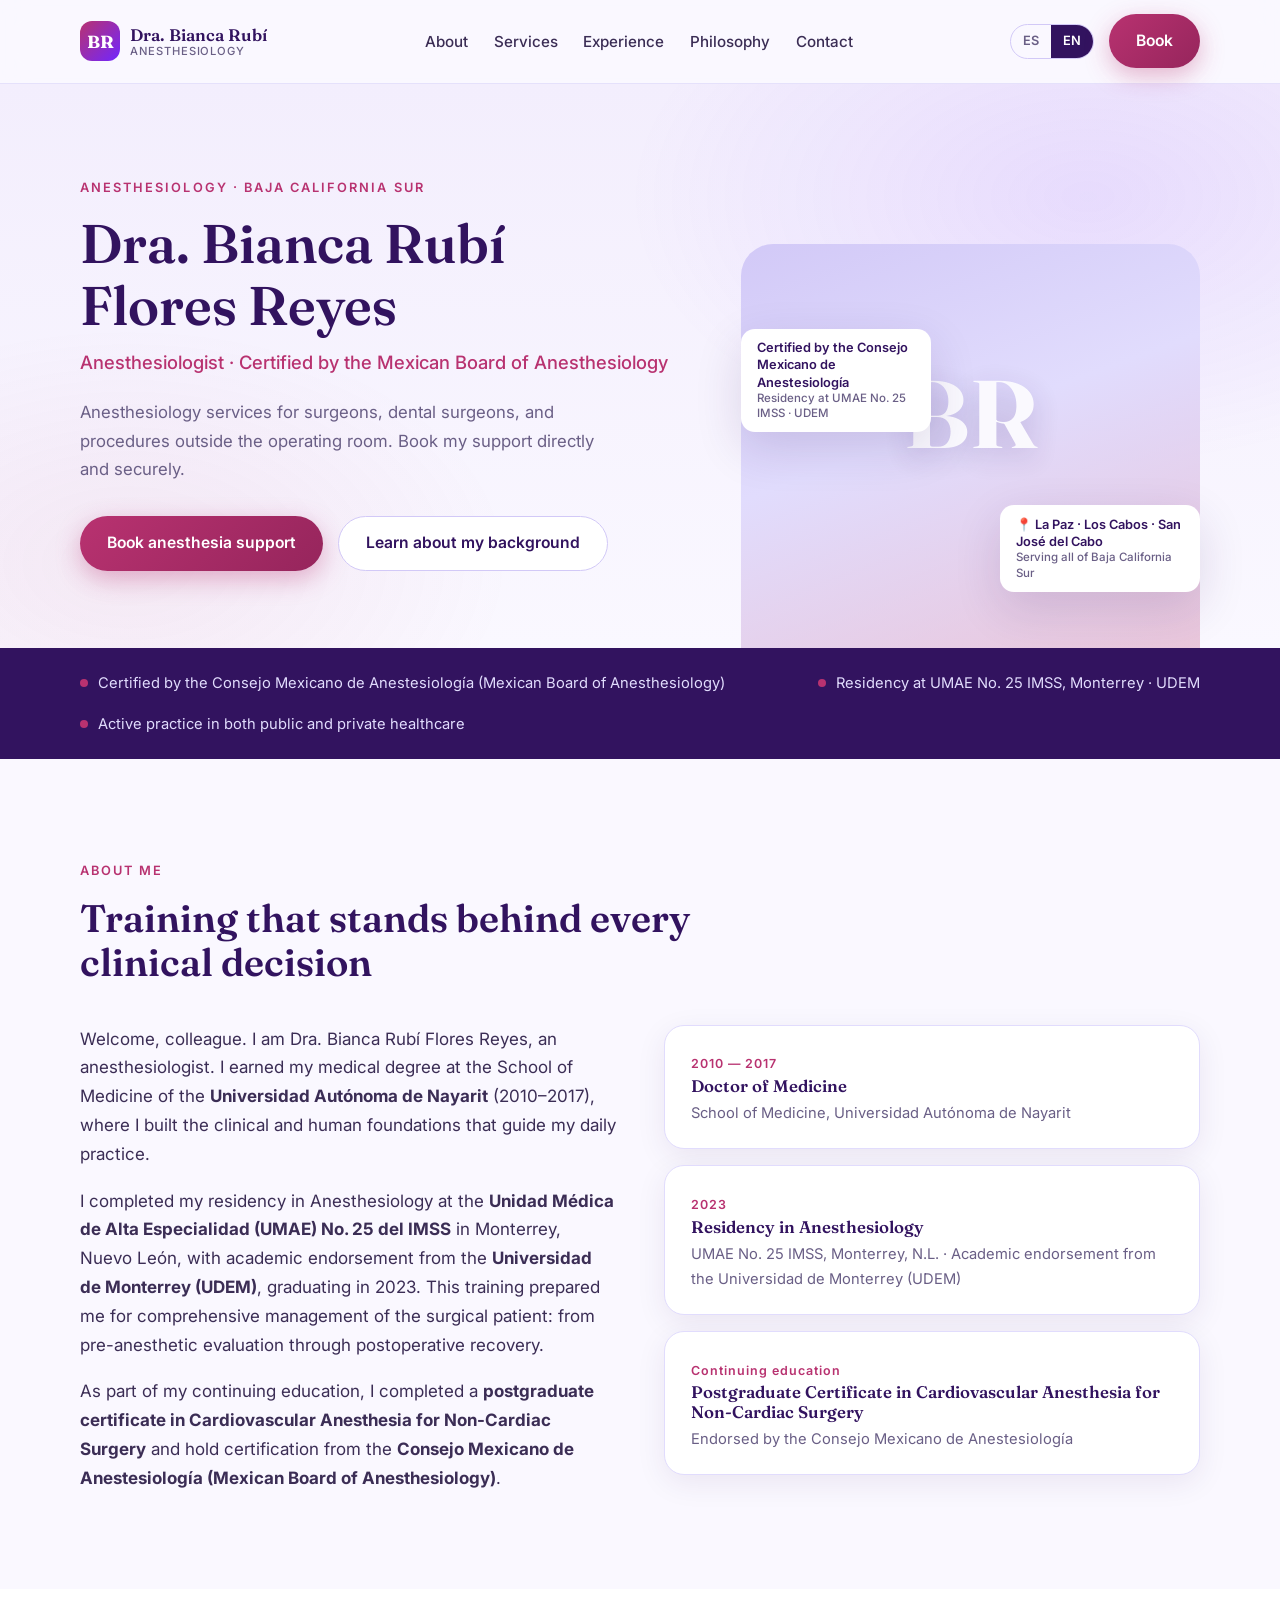
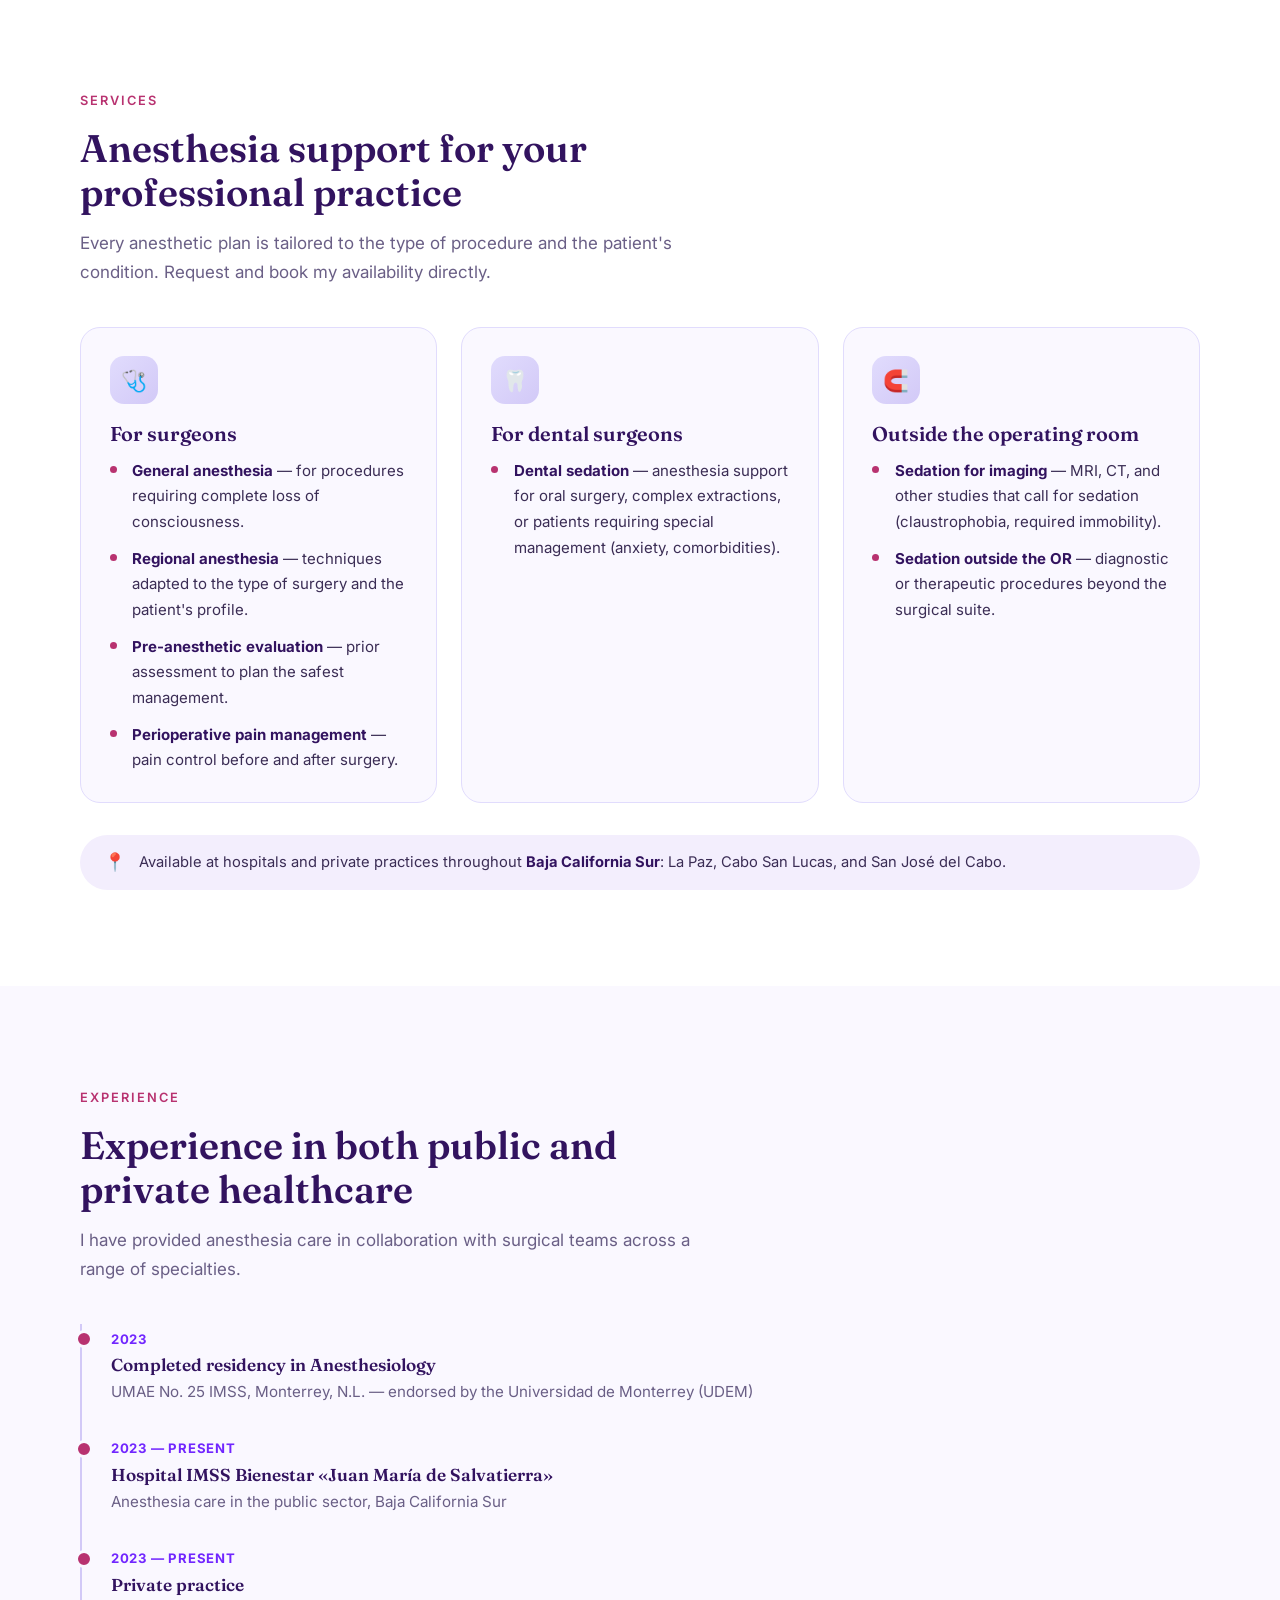
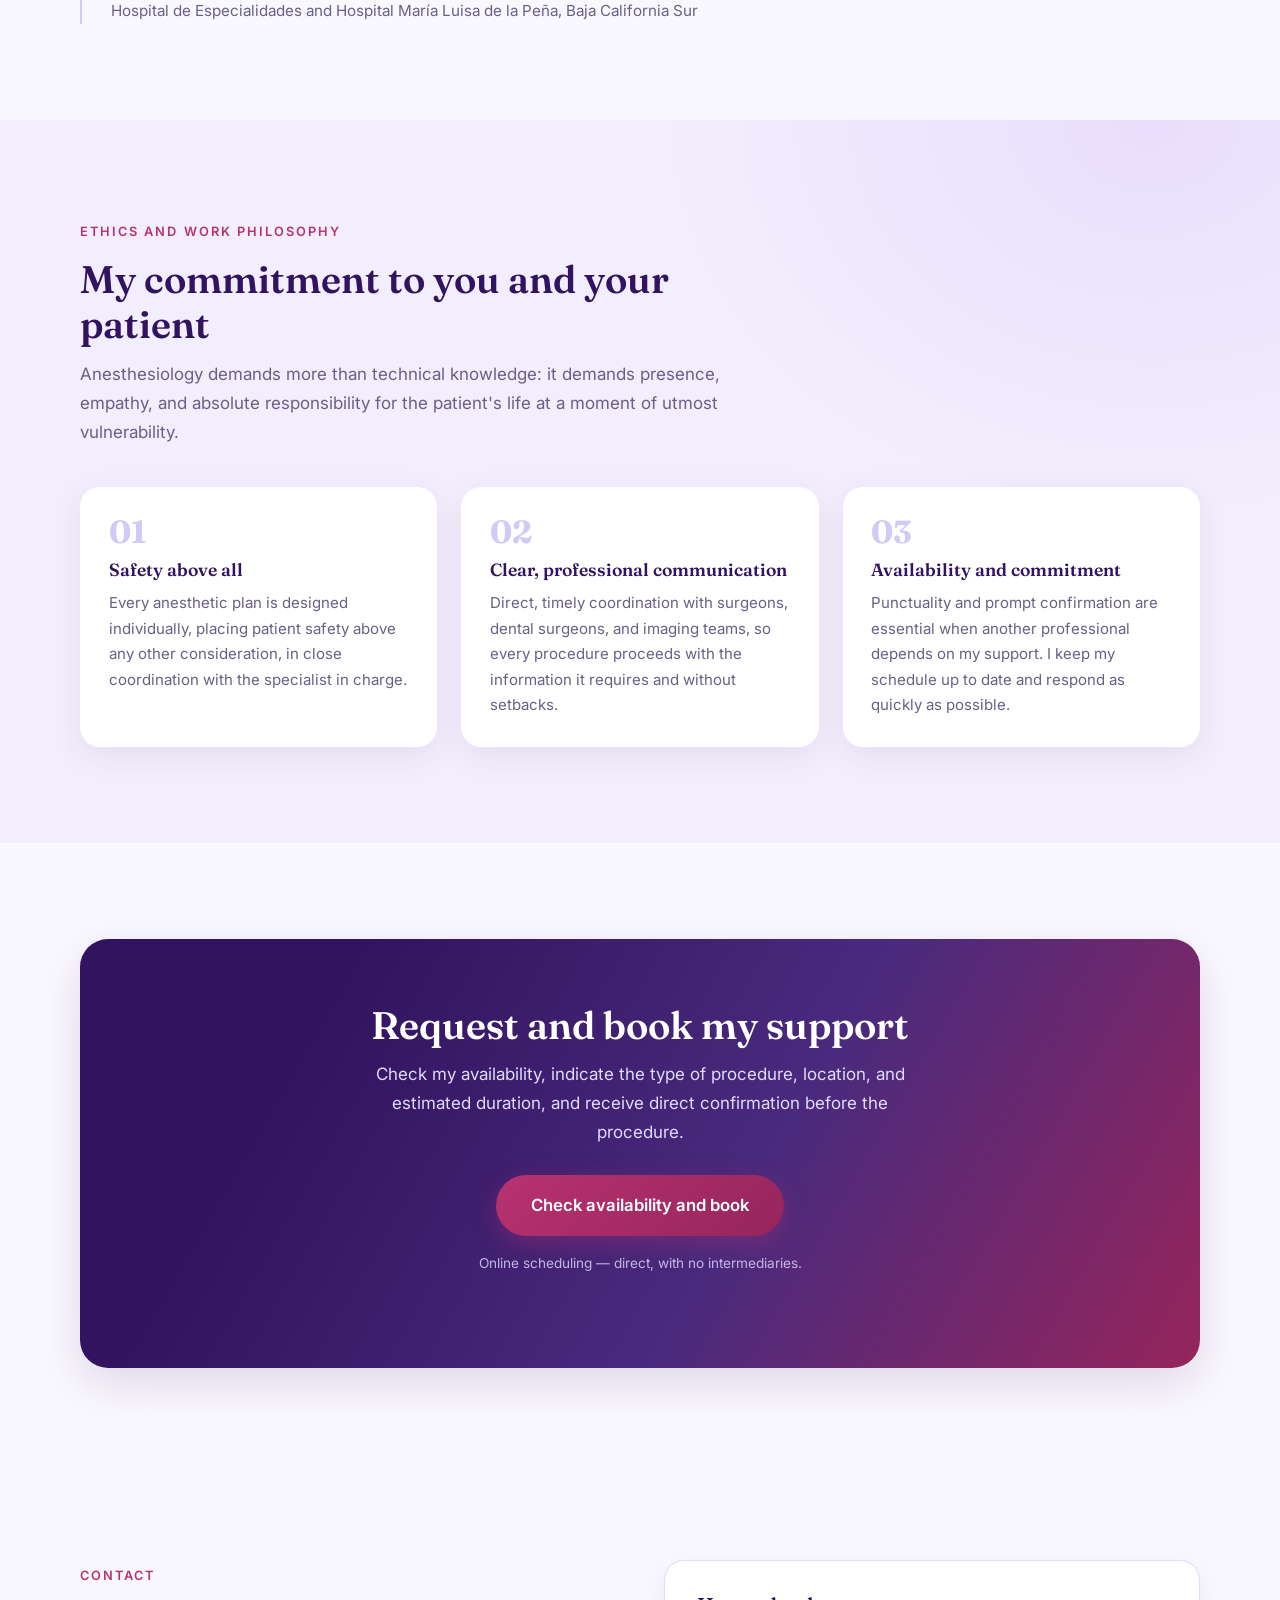
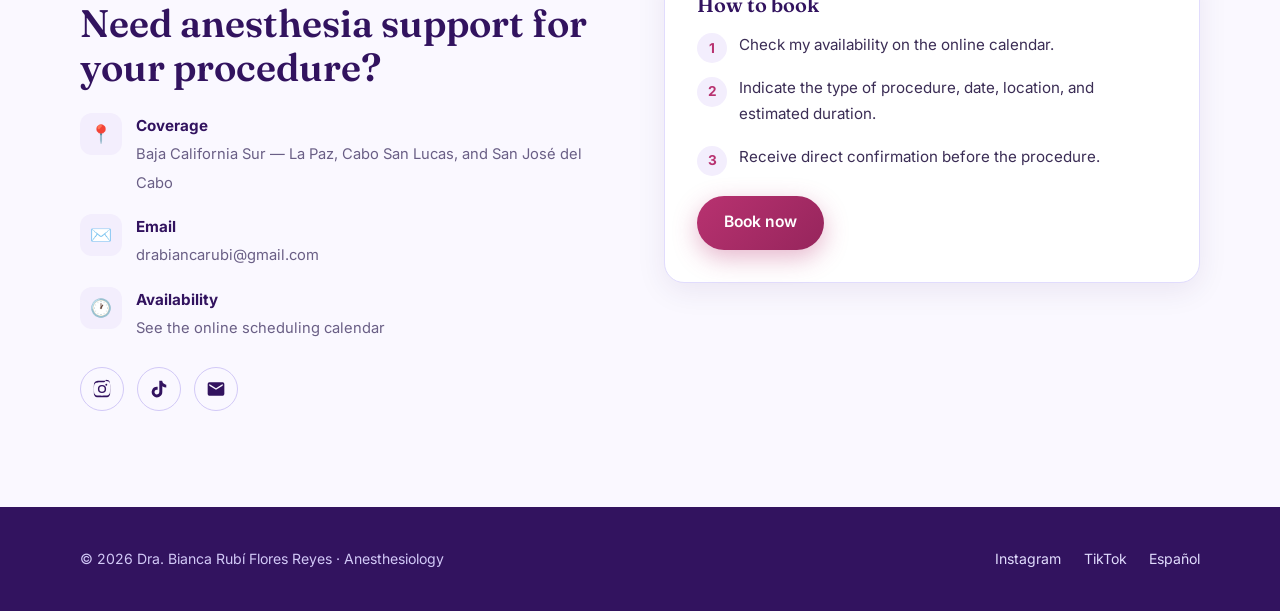
==== en/index.html @ 15ee4b98 "Branded link-preview card (OG/Twitter) for shared URLs Co-Authored-By: Claude Fable 5 <noreply@anthr" ====
<!DOCTYPE html>
<html lang="en">
<head>
  <meta charset="UTF-8">
  <meta name="viewport" content="width=device-width, initial-scale=1.0">
  <title>Dra. Bianca Rubí Flores Reyes | Anesthesiologist in Baja California Sur</title>
  <meta name="description" content="Board-certified anesthesiologist endorsed by the Consejo Mexicano de Anestesiología (Mexican Board of Anesthesiology). Anesthesia support for surgeons, dental surgeons, and imaging procedures in La Paz, Los Cabos, and San José del Cabo. Book directly.">
  <link rel="canonical" href="https://drabiancarubi.com/en/">
  <link rel="alternate" hreflang="es-MX" href="https://drabiancarubi.com/">
  <link rel="alternate" hreflang="en" href="https://drabiancarubi.com/en/">
  <script>
    (function () {
      try {
        if (localStorage.getItem('lang') === 'es') location.replace('../');
      } catch (e) {}
    })();
  </script>
  <link rel="icon" href="../assets/img/favicon.svg" type="image/svg+xml">

  <meta property="og:type" content="website">
  <meta property="og:title" content="Dra. Bianca Rubí Flores Reyes | Anesthesiologist">
  <meta property="og:description" content="Safe, punctual anesthesia support for your surgical, dental, or imaging practice in Baja California Sur.">
  <meta property="og:locale" content="en_US">
  <meta property="og:site_name" content="Dra. Bianca Rubí Flores Reyes">
  <meta property="og:url" content="https://drabiancarubi.com/en/">
  <meta property="og:image" content="https://drabiancarubi.github.io/website/assets/img/og-card.png">
  <meta property="og:image:width" content="1200">
  <meta property="og:image:height" content="630">
  <meta property="og:image:alt" content="Dra. Bianca Rubí Flores Reyes — Anesthesiologist, Baja California Sur">
  <meta name="twitter:card" content="summary_large_image">
  <meta name="twitter:title" content="Dra. Bianca Rubí Flores Reyes | Anesthesiologist">
  <meta name="twitter:description" content="Safe, punctual anesthesia support for your surgical, dental, or imaging practice in Baja California Sur.">
  <meta name="twitter:image" content="https://drabiancarubi.github.io/website/assets/img/og-card.png">

  <link rel="preconnect" href="https://fonts.googleapis.com">
  <link rel="preconnect" href="https://fonts.gstatic.com" crossorigin>
  <link href="https://fonts.googleapis.com/css2?family=Fraunces:opsz,wght@9..144,500;9..144,600;9..144,700&family=Inter:wght@400;500;600&display=swap" rel="stylesheet">
  <link rel="stylesheet" href="../assets/css/style.css">

  <script type="application/ld+json">
  {
    "@context": "https://schema.org",
    "@type": "Physician",
    "name": "Dra. Bianca Rubí Flores Reyes",
    "medicalSpecialty": "Anesthesiology",
    "description": "Anesthesiologist certified by the Consejo Mexicano de Anestesiología (Mexican Board of Anesthesiology). Anesthesia support for surgeons, dental surgeons, and procedures outside the operating room in Baja California Sur.",
    "email": "drabiancarubi@gmail.com",
    "url": "https://drabiancarubi.com/en/",
    "areaServed": ["La Paz, B.C.S.", "Cabo San Lucas, B.C.S.", "San José del Cabo, B.C.S."],
    "sameAs": [
      "https://www.instagram.com/dra.biancarubifloresrey/",
      "https://www.tiktok.com/@biancaflores8195"
    ]
  }
  </script>
</head>
<body>

<header class="site-header">
  <div class="container nav">
    <a href="#inicio" class="brand">
      <span class="mark">BR</span>
      <span class="name">Dra. Bianca Rubí<small>Anesthesiology</small></span>
    </a>
    <ul class="nav-links" id="navLinks">
      <li><a href="#sobre-mi">About</a></li>
      <li><a href="#servicios">Services</a></li>
      <li><a href="#trayectoria">Experience</a></li>
      <li><a href="#filosofia">Philosophy</a></li>
      <li><a href="#contacto">Contact</a></li>
    </ul>
    <div class="nav-actions">
      <nav class="lang-switch" aria-label="Language">
        <a href="../" data-setlang="es">ES</a>
        <span class="active">EN</span>
      </nav>
      <a class="btn btn-primary" href="https://cal.com/bianca-rubi-flores-reyes-wnescc/consulta-pre-anestesica" target="_blank" rel="noopener">Book</a>
      <button class="nav-toggle" id="navToggle" aria-label="Open menu" aria-expanded="false">
        <span></span><span></span><span></span>
      </button>
    </div>
  </div>
</header>

<main>

  <!-- ============ HERO ============ -->
  <section class="hero" id="inicio">
    <div class="container hero-grid">
      <div class="hero-copy">
        <span class="eyebrow">Anesthesiology · Baja California Sur</span>
        <h1>Dra. Bianca Rubí Flores&nbsp;Reyes</h1>
        <p class="subtitle">Anesthesiologist · Certified by the Mexican Board of Anesthesiology</p>
        <p class="lead">Anesthesiology services for surgeons, dental surgeons, and procedures outside the operating room. Book my support directly and securely.</p>
        <div class="hero-ctas">
          <a class="btn btn-primary" href="https://cal.com/bianca-rubi-flores-reyes-wnescc/consulta-pre-anestesica" target="_blank" rel="noopener">Book anesthesia support</a>
          <a class="btn btn-ghost" href="#sobre-mi">Learn about my background</a>
        </div>
      </div>
      <figure class="hero-figure">
        <div class="hero-emblem" aria-hidden="true"><span>BR</span></div>
        <div class="hero-badge badge-cert">Certified by the Consejo Mexicano de Anestesiología<small>Residency at UMAE No. 25 IMSS · UDEM</small></div>
        <div class="hero-badge badge-loc"><span aria-hidden="true">📍</span> La Paz · Los Cabos · San José del Cabo<small>Serving all of Baja California Sur</small></div>
      </figure>
    </div>
  </section>

  <!-- ============ TRUST STRIP ============ -->
  <div class="trust">
    <div class="container">
      <div class="item"><span class="dot"></span>Certified by the Consejo Mexicano de Anestesiología (Mexican Board of Anesthesiology)</div>
      <div class="item"><span class="dot"></span>Residency at UMAE No. 25 IMSS, Monterrey · UDEM</div>
      <div class="item"><span class="dot"></span>Active practice in both public and private healthcare</div>
    </div>
  </div>

  <!-- ============ SOBRE MÍ ============ -->
  <section id="sobre-mi">
    <div class="container">
      <div class="section-head reveal">
        <span class="eyebrow">About me</span>
        <h2>Training that stands behind every clinical decision</h2>
      </div>
      <div class="about-grid">
        <div class="col reveal">
          <p>Welcome, colleague. I am Dra. Bianca Rubí Flores Reyes, an anesthesiologist. I earned my medical degree at the School of Medicine of the <strong>Universidad Autónoma de Nayarit</strong> (2010–2017), where I built the clinical and human foundations that guide my daily practice.</p>
          <p>I completed my residency in Anesthesiology at the <strong>Unidad Médica de Alta Especialidad (UMAE) No. 25 del IMSS</strong> in Monterrey, Nuevo León, with academic endorsement from the <strong>Universidad de Monterrey (UDEM)</strong>, graduating in 2023. This training prepared me for comprehensive management of the surgical patient: from pre-anesthetic evaluation through postoperative recovery.</p>
          <p>As part of my continuing education, I completed a <strong>postgraduate certificate in Cardiovascular Anesthesia for Non-Cardiac Surgery</strong> and hold certification from the <strong>Consejo Mexicano de Anestesiología (Mexican Board of Anesthesiology)</strong>.</p>
        </div>
        <div class="edu-cards reveal">
          <div class="edu-card">
            <span class="year">2010 — 2017</span>
            <h3>Doctor of Medicine</h3>
            <p>School of Medicine, Universidad Autónoma de Nayarit</p>
          </div>
          <div class="edu-card">
            <span class="year">2023</span>
            <h3>Residency in Anesthesiology</h3>
            <p>UMAE No. 25 IMSS, Monterrey, N.L. · Academic endorsement from the Universidad de Monterrey (UDEM)</p>
          </div>
          <div class="edu-card">
            <span class="year">Continuing education</span>
            <h3>Postgraduate Certificate in Cardiovascular Anesthesia for Non-Cardiac Surgery</h3>
            <p>Endorsed by the Consejo Mexicano de Anestesiología</p>
          </div>
        </div>
      </div>
    </div>
  </section>

  <!-- ============ SERVICIOS ============ -->
  <section class="services" id="servicios">
    <div class="container">
      <div class="section-head reveal">
        <span class="eyebrow">Services</span>
        <h2>Anesthesia support for your professional practice</h2>
        <p>Every anesthetic plan is tailored to the type of procedure and the patient's condition. Request and book my availability directly.</p>
      </div>
      <div class="service-grid">
        <div class="service-card reveal">
          <div class="icon" aria-hidden="true">🩺</div>
          <h3>For surgeons</h3>
          <ul>
            <li><strong>General anesthesia</strong> — for procedures requiring complete loss of consciousness.</li>
            <li><strong>Regional anesthesia</strong> — techniques adapted to the type of surgery and the patient's profile.</li>
            <li><strong>Pre-anesthetic evaluation</strong> — prior assessment to plan the safest management.</li>
            <li><strong>Perioperative pain management</strong> — pain control before and after surgery.</li>
          </ul>
        </div>
        <div class="service-card reveal">
          <div class="icon" aria-hidden="true">🦷</div>
          <h3>For dental surgeons</h3>
          <ul>
            <li><strong>Dental sedation</strong> — anesthesia support for oral surgery, complex extractions, or patients requiring special management (anxiety, comorbidities).</li>
          </ul>
        </div>
        <div class="service-card reveal">
          <div class="icon" aria-hidden="true">🧲</div>
          <h3>Outside the operating room</h3>
          <ul>
            <li><strong>Sedation for imaging</strong> — MRI, CT, and other studies that call for sedation (claustrophobia, required immobility).</li>
            <li><strong>Sedation outside the OR</strong> — diagnostic or therapeutic procedures beyond the surgical suite.</li>
          </ul>
        </div>
      </div>
      <div class="coverage-note reveal">
        <span class="pin" aria-hidden="true">📍</span>
        <span>Available at hospitals and private practices throughout <strong>Baja California Sur</strong>: La Paz, Cabo San Lucas, and San José del Cabo.</span>
      </div>
    </div>
  </section>

  <!-- ============ TRAYECTORIA ============ -->
  <section id="trayectoria">
    <div class="container">
      <div class="section-head reveal">
        <span class="eyebrow">Experience</span>
        <h2>Experience in both public and private healthcare</h2>
        <p>I have provided anesthesia care in collaboration with surgical teams across a range of specialties.</p>
      </div>
      <div class="timeline reveal">
        <div class="timeline-item">
          <span class="year">2023</span>
          <h3>Completed residency in Anesthesiology</h3>
          <p>UMAE No. 25 IMSS, Monterrey, N.L. — endorsed by the Universidad de Monterrey (UDEM)</p>
        </div>
        <div class="timeline-item">
          <span class="year">2023 — PRESENT</span>
          <h3>Hospital IMSS Bienestar «Juan María de Salvatierra»</h3>
          <p>Anesthesia care in the public sector, Baja California Sur</p>
        </div>
        <div class="timeline-item">
          <span class="year">2023 — PRESENT</span>
          <h3>Private practice</h3>
          <p>Hospital de Especialidades and Hospital María Luisa de la Peña, Baja California Sur</p>
        </div>
      </div>
    </div>
  </section>

  <!-- ============ FILOSOFÍA ============ -->
  <section class="philosophy" id="filosofia">
    <div class="container">
      <div class="section-head reveal">
        <span class="eyebrow">Ethics and work philosophy</span>
        <h2>My commitment to you and your patient</h2>
        <p>Anesthesiology demands more than technical knowledge: it demands presence, empathy, and absolute responsibility for the patient's life at a moment of utmost vulnerability.</p>
      </div>
      <div class="phil-grid">
        <div class="phil-card reveal">
          <div class="num">01</div>
          <h3>Safety above all</h3>
          <p>Every anesthetic plan is designed individually, placing patient safety above any other consideration, in close coordination with the specialist in charge.</p>
        </div>
        <div class="phil-card reveal">
          <div class="num">02</div>
          <h3>Clear, professional communication</h3>
          <p>Direct, timely coordination with surgeons, dental surgeons, and imaging teams, so every procedure proceeds with the information it requires and without setbacks.</p>
        </div>
        <div class="phil-card reveal">
          <div class="num">03</div>
          <h3>Availability and commitment</h3>
          <p>Punctuality and prompt confirmation are essential when another professional depends on my support. I keep my schedule up to date and respond as quickly as possible.</p>
        </div>
      </div>
    </div>
  </section>

  <!-- ============ CTA ============ -->
  <section id="agenda">
    <div class="container">
      <div class="cta-band reveal">
        <h2>Request and book my support</h2>
        <p>Check my availability, indicate the type of procedure, location, and estimated duration, and receive direct confirmation before the procedure.</p>
        <a class="btn btn-primary" href="https://cal.com/bianca-rubi-flores-reyes-wnescc/consulta-pre-anestesica" target="_blank" rel="noopener">Check availability and book</a>
        <p class="note">Online scheduling — direct, with no intermediaries.</p>
      </div>
    </div>
  </section>

  <!-- ============ CONTACTO ============ -->
  <section id="contacto">
    <div class="container contact-grid">
      <div class="reveal">
        <span class="eyebrow">Contact</span>
        <h2>Need anesthesia support for your procedure?</h2>
        <ul class="contact-list">
          <li>
            <span class="ico" aria-hidden="true">📍</span>
            <div><strong>Coverage</strong><span>Baja California Sur — La Paz, Cabo San Lucas, and San José del Cabo</span></div>
          </li>
          <li>
            <span class="ico" aria-hidden="true">✉️</span>
            <div><strong>Email</strong><a href="mailto:drabiancarubi@gmail.com">drabiancarubi@gmail.com</a></div>
          </li>
          <li>
            <span class="ico" aria-hidden="true">🕐</span>
            <div><strong>Availability</strong><span>See the online scheduling calendar</span></div>
          </li>
        </ul>
        <div class="socials">
          <a href="https://www.instagram.com/dra.biancarubifloresrey/" target="_blank" rel="noopener" aria-label="Instagram">
            <svg viewBox="0 0 24 24"><path d="M12 2.2c3.2 0 3.6 0 4.9.07 1.2.06 1.8.25 2.2.42.56.22.96.48 1.38.9.42.42.68.82.9 1.38.17.42.36 1 .42 2.2.06 1.3.07 1.7.07 4.9s0 3.6-.07 4.9c-.06 1.2-.25 1.8-.42 2.2a3.7 3.7 0 0 1-.9 1.38c-.42.42-.82.68-1.38.9-.42.17-1 .36-2.2.42-1.3.06-1.7.07-4.9.07s-3.6 0-4.9-.07c-1.2-.06-1.8-.25-2.2-.42a3.7 3.7 0 0 1-1.38-.9 3.7 3.7 0 0 1-.9-1.38c-.17-.42-.36-1-.42-2.2C2.2 15.6 2.2 15.2 2.2 12s0-3.6.07-4.9c.06-1.2.25-1.8.42-2.2.22-.56.48-.96.9-1.38.42-.42.82-.68 1.38-.9.42-.17 1-.36 2.2-.42C8.4 2.2 8.8 2.2 12 2.2m0 1.8c-3.15 0-3.52 0-4.76.07-1.15.05-1.77.24-2.19.4-.55.22-.94.47-1.35.88-.41.41-.66.8-.88 1.35-.16.42-.35 1.04-.4 2.19C2.35 10.13 2.35 10.5 2.35 12s0 1.87.07 3.11c.05 1.15.24 1.77.4 2.19.22.55.47.94.88 1.35.41.41.8.66 1.35.88.42.16 1.04.35 2.19.4 1.24.07 1.61.07 4.76.07s3.52 0 4.76-.07c1.15-.05 1.77-.24 2.19-.4.55-.22.94-.47 1.35-.88.41-.41.66-.8.88-1.35.16-.42.35-1.04.4-2.19.07-1.24.07-1.61.07-4.76s0-3.52-.07-4.76c-.05-1.15-.24-1.77-.4-2.19a3.64 3.64 0 0 0-.88-1.35 3.64 3.64 0 0 0-1.35-.88c-.42-.16-1.04-.35-2.19-.4C15.52 4 15.15 4 12 4m0 3.06a4.94 4.94 0 1 1 0 9.88 4.94 4.94 0 0 1 0-9.88m0 8.14a3.2 3.2 0 1 0 0-6.4 3.2 3.2 0 0 0 0 6.4m6.3-8.34a1.15 1.15 0 1 1-2.3 0 1.15 1.15 0 0 1 2.3 0"/></svg>
          </a>
          <a href="https://www.tiktok.com/@biancaflores8195" target="_blank" rel="noopener" aria-label="TikTok">
            <svg viewBox="0 0 24 24"><path d="M19.59 6.69a4.83 4.83 0 0 1-3.77-4.25V2h-3.45v13.67a2.89 2.89 0 0 1-5.2 1.74 2.89 2.89 0 0 1 2.31-4.64c.298 0 .595.047.88.14V9.4a6.84 6.84 0 0 0-.88-.05A6.33 6.33 0 0 0 5.1 20.14a6.34 6.34 0 0 0 10.86-4.43v-7a8.16 8.16 0 0 0 4.77 1.52v-3.4a4.85 4.85 0 0 1-1.14-.14z"/></svg>
          </a>
          <a href="mailto:drabiancarubi@gmail.com" aria-label="Email">
            <svg viewBox="0 0 24 24"><path d="M20 4H4a2 2 0 0 0-2 2v12a2 2 0 0 0 2 2h16a2 2 0 0 0 2-2V6a2 2 0 0 0-2-2m0 4-8 5-8-5V6l8 5 8-5z"/></svg>
          </a>
        </div>
      </div>
      <div class="contact-card reveal">
        <h3>How to book</h3>
        <ol>
          <li>Check my availability on the online calendar.</li>
          <li>Indicate the type of procedure, date, location, and estimated duration.</li>
          <li>Receive direct confirmation before the procedure.</li>
        </ol>
        <a class="btn btn-primary" href="https://cal.com/bianca-rubi-flores-reyes-wnescc/consulta-pre-anestesica" target="_blank" rel="noopener">Book now</a>
      </div>
    </div>
  </section>

</main>

<footer class="site-footer">
  <div class="container">
    <span>© <span id="year">2026</span> Dra. Bianca Rubí Flores Reyes · Anesthesiology</span>
    <div class="footer-links">
      <a href="https://www.instagram.com/dra.biancarubifloresrey/" target="_blank" rel="noopener">Instagram</a>
      <a href="https://www.tiktok.com/@biancaflores8195" target="_blank" rel="noopener">TikTok</a>
      <a href="../" data-setlang="es">Español</a>
    </div>
  </div>
</footer>

<script src="../assets/js/main.js"></script>
</body>
</html>
---- assets/css/style.css ----
/* ============================================================
   Dra. Bianca Rubí Flores Reyes — Anestesiología
   Design system: elegant, feminine, professional
   Palette derived from reference site + her portrait
   ============================================================ */

:root {
  --ink: #32135f;          /* deep violet — headings, dark surfaces */
  --ink-soft: #4a2a7d;
  --berry: #b83270;        /* primary accent — CTAs */
  --berry-dark: #96255c;
  --purple: #7126ff;       /* secondary accent — details, links */
  --lav-050: #faf8ff;      /* page background */
  --lav-100: #f3eefd;
  --lav-200: #e1dcfd;
  --lav-300: #d2c9f7;
  --white: #ffffff;
  --text: #3b2d55;         /* body text — violet-gray */
  --muted: #6a5f86;
  --shadow-soft: 0 8px 30px rgba(50, 19, 95, 0.08);
  --shadow-lift: 0 16px 48px rgba(50, 19, 95, 0.14);
  --radius: 20px;
  --font-display: "Fraunces", Georgia, serif;
  --font-body: "Inter", -apple-system, BlinkMacSystemFont, "Segoe UI", sans-serif;
}

* { box-sizing: border-box; margin: 0; padding: 0; }

html { scroll-behavior: smooth; scroll-padding-top: 88px; }

body {
  font-family: var(--font-body);
  font-size: 17px;
  line-height: 1.7;
  color: var(--text);
  background: var(--lav-050);
  -webkit-font-smoothing: antialiased;
}

img { max-width: 100%; display: block; }

h1, h2, h3 {
  font-family: var(--font-display);
  color: var(--ink);
  line-height: 1.15;
  font-weight: 600;
}

h1 { font-size: clamp(2.1rem, 5vw, 3.4rem); }
h2 { font-size: clamp(1.7rem, 3.5vw, 2.4rem); }
h3 { font-size: 1.25rem; }

a { color: var(--berry); text-decoration: none; }
a:hover { color: var(--berry-dark); }

.container {
  width: min(1120px, 92%);
  margin-inline: auto;
}

section { padding: clamp(3.5rem, 8vw, 6rem) 0; }

.eyebrow {
  display: inline-block;
  font-size: 0.8rem;
  font-weight: 600;
  letter-spacing: 0.16em;
  text-transform: uppercase;
  color: var(--berry);
  margin-bottom: 0.9rem;
}

.section-head { max-width: 640px; margin-bottom: 2.5rem; }
.section-head p { margin-top: 0.9rem; color: var(--muted); }

/* ---------- Buttons ---------- */
.btn {
  display: inline-flex;
  align-items: center;
  gap: 0.5rem;
  padding: 0.85rem 1.7rem;
  border-radius: 999px;
  font-weight: 600;
  font-size: 0.98rem;
  transition: transform 0.2s ease, box-shadow 0.2s ease, background 0.2s ease;
}

.btn-primary {
  background: linear-gradient(135deg, var(--berry), var(--berry-dark));
  color: var(--white);
  box-shadow: 0 8px 24px rgba(184, 50, 112, 0.35);
}
.btn-primary:hover {
  transform: translateY(-2px);
  box-shadow: 0 12px 32px rgba(184, 50, 112, 0.45);
  color: var(--white);
}

.btn-ghost {
  background: var(--white);
  color: var(--ink);
  border: 1.5px solid var(--lav-300);
}
.btn-ghost:hover { border-color: var(--berry); color: var(--berry); }

/* ---------- Header / Nav ---------- */
.site-header {
  position: sticky;
  top: 0;
  z-index: 50;
  background: rgba(250, 248, 255, 0.85);
  backdrop-filter: blur(14px);
  -webkit-backdrop-filter: blur(14px);
  border-bottom: 1px solid rgba(210, 201, 247, 0.5);
}

.nav {
  display: flex;
  align-items: center;
  justify-content: space-between;
  gap: 1rem;
  padding: 0.9rem 0;
}

.brand {
  display: flex;
  align-items: center;
  gap: 0.65rem;
  color: var(--ink);
  font-family: var(--font-display);
  font-weight: 600;
  font-size: 1.05rem;
  line-height: 1.2;
}
.brand:hover { color: var(--ink); }
.brand .mark {
  width: 40px;
  height: 40px;
  flex: none;
  border-radius: 12px;
  background: linear-gradient(135deg, var(--berry), var(--purple));
  color: var(--white);
  display: grid;
  place-items: center;
  font-size: 1.1rem;
  font-weight: 700;
}
.brand small {
  display: block;
  font-family: var(--font-body);
  font-weight: 500;
  font-size: 0.7rem;
  letter-spacing: 0.08em;
  text-transform: uppercase;
  color: var(--muted);
}

.nav-links {
  display: flex;
  align-items: center;
  gap: 1.6rem;
  list-style: none;
}
.nav-links a {
  color: var(--text);
  font-size: 0.95rem;
  font-weight: 500;
}
.nav-links a:hover { color: var(--berry); }

.nav-actions { display: flex; align-items: center; gap: 0.9rem; }

.lang-switch {
  display: inline-flex;
  border: 1.5px solid var(--lav-300);
  border-radius: 999px;
  overflow: hidden;
  font-size: 0.8rem;
  font-weight: 600;
}
.lang-switch a, .lang-switch span {
  padding: 0.35rem 0.75rem;
  color: var(--muted);
}
.lang-switch .active {
  background: var(--ink);
  color: var(--white);
}

.nav-toggle {
  display: none;
  background: none;
  border: none;
  cursor: pointer;
  padding: 0.4rem;
}
.nav-toggle span {
  display: block;
  width: 24px;
  height: 2px;
  background: var(--ink);
  margin: 5px 0;
  border-radius: 2px;
  transition: transform 0.25s ease, opacity 0.25s ease;
}
.nav-toggle[aria-expanded="true"] span:nth-child(1) { transform: translateY(7px) rotate(45deg); }
.nav-toggle[aria-expanded="true"] span:nth-child(2) { opacity: 0; }
.nav-toggle[aria-expanded="true"] span:nth-child(3) { transform: translateY(-7px) rotate(-45deg); }

/* ---------- Hero ---------- */
.hero {
  position: relative;
  overflow: hidden;
  padding: clamp(3rem, 7vw, 5.5rem) 0 0;
  background:
    radial-gradient(60% 80% at 85% 20%, rgba(113, 38, 255, 0.10), transparent 60%),
    radial-gradient(50% 70% at 10% 85%, rgba(184, 50, 112, 0.08), transparent 60%),
    linear-gradient(180deg, var(--lav-100), var(--lav-050));
}

.hero-grid {
  display: grid;
  grid-template-columns: 1.15fr 0.85fr;
  gap: 2.5rem;
  align-items: end;
}

.hero-copy { padding-bottom: clamp(3rem, 6vw, 5rem); }

.hero-copy .subtitle {
  font-size: 1.15rem;
  font-weight: 500;
  color: var(--berry);
  margin-top: 0.6rem;
}

.hero-copy .lead {
  margin-top: 1.2rem;
  font-size: 1.05rem;
  color: var(--muted);
  max-width: 520px;
}

.hero-ctas {
  display: flex;
  flex-wrap: wrap;
  gap: 0.9rem;
  margin-top: 2rem;
}

.hero-figure {
  position: relative;
  align-self: end;
  display: flex;
  justify-content: center;
}

.hero-figure::before {
  content: "";
  position: absolute;
  inset: auto 0 0 0;
  height: 86%;
  border-radius: 32px 32px 0 0;
  background: linear-gradient(160deg, var(--lav-300), var(--lav-200) 45%, rgba(184, 50, 112, 0.25));
}

.hero-figure img {
  position: relative;
  width: min(400px, 88%);
  height: auto;
  filter: drop-shadow(0 18px 36px rgba(50, 19, 95, 0.25));
}

.hero-emblem {
  position: relative;
  width: min(400px, 88%);
  min-height: clamp(340px, 44vw, 470px);
  display: grid;
  place-items: center;
}
.hero-emblem span {
  font-family: var(--font-display);
  font-size: clamp(4rem, 8vw, 6rem);
  font-weight: 700;
  color: var(--white);
  opacity: 0.85;
  text-shadow: 0 8px 30px rgba(50, 19, 95, 0.25);
}

.hero-badge {
  position: absolute;
  background: var(--white);
  border-radius: 14px;
  box-shadow: var(--shadow-lift);
  padding: 0.65rem 1rem;
  font-size: 0.8rem;
  font-weight: 600;
  color: var(--ink);
  line-height: 1.35;
  z-index: 2;
}
.hero-badge small {
  display: block;
  font-weight: 500;
  color: var(--muted);
  font-size: 0.72rem;
}
.badge-cert { left: 0; top: 32%; max-width: 190px; }
.badge-loc { right: 0; bottom: 12%; max-width: 200px; }

/* ---------- Trust strip ---------- */
.trust {
  background: var(--ink);
  color: var(--lav-200);
  padding: 1.4rem 0;
}
.trust .container {
  display: flex;
  flex-wrap: wrap;
  justify-content: space-between;
  gap: 1rem 2rem;
  font-size: 0.92rem;
}
.trust .item {
  display: flex;
  align-items: center;
  gap: 0.6rem;
}
.trust .dot {
  width: 8px;
  height: 8px;
  flex: none;
  border-radius: 50%;
  background: var(--berry);
}

/* ---------- About ---------- */
.about-grid {
  display: grid;
  grid-template-columns: 1fr 1fr;
  gap: 3rem;
  align-items: start;
}
.about-grid .col p + p { margin-top: 1.1rem; }

.edu-cards { display: grid; gap: 1rem; }
.edu-card {
  background: var(--white);
  border: 1px solid var(--lav-200);
  border-radius: var(--radius);
  padding: 1.4rem 1.6rem;
  box-shadow: var(--shadow-soft);
}
.edu-card h3 { font-size: 1.05rem; margin-bottom: 0.3rem; }
.edu-card p { font-size: 0.92rem; color: var(--muted); }
.edu-card .year {
  font-size: 0.78rem;
  font-weight: 600;
  color: var(--berry);
  letter-spacing: 0.08em;
}

/* ---------- Timeline ---------- */
.timeline {
  position: relative;
  margin-top: 1rem;
  padding-left: 1.8rem;
  border-left: 2px solid var(--lav-300);
  display: grid;
  gap: 1.8rem;
}
.timeline-item { position: relative; }
.timeline-item::before {
  content: "";
  position: absolute;
  left: calc(-1.8rem - 7px);
  top: 0.4rem;
  width: 12px;
  height: 12px;
  border-radius: 50%;
  background: var(--berry);
  border: 3px solid var(--lav-050);
}
.timeline-item .year {
  font-size: 0.82rem;
  font-weight: 700;
  color: var(--purple);
  letter-spacing: 0.06em;
}
.timeline-item h3 { font-size: 1.08rem; margin: 0.15rem 0 0.25rem; }
.timeline-item p { font-size: 0.95rem; color: var(--muted); }

/* ---------- Services ---------- */
.services { background: var(--white); }
.service-grid {
  display: grid;
  grid-template-columns: repeat(3, 1fr);
  gap: 1.5rem;
}
.service-card {
  background: var(--lav-050);
  border: 1px solid var(--lav-200);
  border-radius: var(--radius);
  padding: 1.8rem;
  transition: transform 0.25s ease, box-shadow 0.25s ease;
}
.service-card:hover {
  transform: translateY(-4px);
  box-shadow: var(--shadow-lift);
}
.service-card .icon {
  width: 48px;
  height: 48px;
  border-radius: 14px;
  display: grid;
  place-items: center;
  background: linear-gradient(135deg, var(--lav-200), var(--lav-300));
  margin-bottom: 1.1rem;
  font-size: 1.3rem;
}
.service-card h3 { margin-bottom: 0.8rem; }
.service-card ul {
  list-style: none;
  display: grid;
  gap: 0.7rem;
}
.service-card li {
  position: relative;
  padding-left: 1.4rem;
  font-size: 0.94rem;
}
.service-card li::before {
  content: "";
  position: absolute;
  left: 0;
  top: 0.55em;
  width: 7px;
  height: 7px;
  border-radius: 50%;
  background: var(--berry);
}
.service-card li strong { color: var(--ink); }

.coverage-note {
  margin-top: 2rem;
  display: flex;
  flex-wrap: wrap;
  align-items: center;
  gap: 0.8rem;
  background: var(--lav-100);
  border-radius: 999px;
  padding: 0.8rem 1.5rem;
  font-size: 0.92rem;
}
.coverage-note .pin { font-size: 1.1rem; }
.coverage-note strong { color: var(--ink); }

/* ---------- Philosophy ---------- */
.philosophy {
  background:
    radial-gradient(70% 100% at 90% 0%, rgba(113, 38, 255, 0.08), transparent 55%),
    var(--lav-100);
}
.phil-grid {
  display: grid;
  grid-template-columns: repeat(3, 1fr);
  gap: 1.5rem;
}
.phil-card {
  background: var(--white);
  border-radius: var(--radius);
  padding: 1.8rem;
  box-shadow: var(--shadow-soft);
}
.phil-card .num {
  font-family: var(--font-display);
  font-size: 2rem;
  color: var(--lav-300);
  font-weight: 700;
  line-height: 1;
  margin-bottom: 0.8rem;
}
.phil-card h3 { margin-bottom: 0.6rem; font-size: 1.1rem; }
.phil-card p { font-size: 0.94rem; color: var(--muted); }

/* ---------- CTA band ---------- */
.cta-band {
  background: linear-gradient(120deg, var(--ink) 20%, var(--ink-soft) 60%, var(--berry-dark));
  border-radius: calc(var(--radius) + 8px);
  padding: clamp(2.5rem, 6vw, 4rem);
  text-align: center;
  color: var(--lav-200);
  box-shadow: var(--shadow-lift);
}
.cta-band h2 { color: var(--white); margin-bottom: 0.8rem; }
.cta-band p { max-width: 560px; margin: 0 auto 1.8rem; }
.cta-band .btn-primary { font-size: 1.05rem; padding: 1rem 2.2rem; }
.cta-band .note { font-size: 0.85rem; margin-top: 1rem; opacity: 0.8; }

/* ---------- Contact ---------- */
.contact-grid {
  display: grid;
  grid-template-columns: 1fr 1fr;
  gap: 3rem;
  align-items: start;
}
.contact-list {
  list-style: none;
  display: grid;
  gap: 1.1rem;
  margin-top: 1.5rem;
}
.contact-list li {
  display: flex;
  gap: 0.9rem;
  align-items: flex-start;
}
.contact-list .ico {
  width: 42px;
  height: 42px;
  flex: none;
  border-radius: 12px;
  background: var(--lav-100);
  display: grid;
  place-items: center;
  font-size: 1.1rem;
}
.contact-list strong { color: var(--ink); display: block; font-size: 0.95rem; }
.contact-list span, .contact-list a { font-size: 0.92rem; color: var(--muted); }
.contact-list a:hover { color: var(--berry); }

.socials { display: flex; gap: 0.8rem; margin-top: 1.6rem; }
.socials a {
  width: 44px;
  height: 44px;
  border-radius: 50%;
  border: 1.5px solid var(--lav-300);
  display: grid;
  place-items: center;
  color: var(--ink);
  transition: all 0.2s ease;
}
.socials a:hover {
  background: var(--berry);
  border-color: var(--berry);
  color: var(--white);
  transform: translateY(-2px);
}
.socials svg { width: 20px; height: 20px; fill: currentColor; }

.contact-card {
  background: var(--white);
  border: 1px solid var(--lav-200);
  border-radius: var(--radius);
  padding: 2rem;
  box-shadow: var(--shadow-soft);
}
.contact-card h3 { margin-bottom: 1rem; }
.contact-card ol {
  list-style: none;
  counter-reset: step;
  display: grid;
  gap: 1.1rem;
  margin-bottom: 1.6rem;
}
.contact-card ol li {
  counter-increment: step;
  position: relative;
  padding-left: 2.6rem;
  font-size: 0.95rem;
}
.contact-card ol li::before {
  content: counter(step);
  position: absolute;
  left: 0;
  top: 0.1rem;
  width: 30px;
  height: 30px;
  border-radius: 50%;
  background: var(--lav-100);
  color: var(--berry);
  font-weight: 700;
  font-size: 0.85rem;
  display: grid;
  place-items: center;
}

/* ---------- Footer ---------- */
.site-footer {
  background: var(--ink);
  color: var(--lav-300);
  padding: 2.5rem 0;
  font-size: 0.88rem;
}
.site-footer .container {
  display: flex;
  flex-wrap: wrap;
  justify-content: space-between;
  align-items: center;
  gap: 1rem;
}
.site-footer a { color: var(--lav-200); }
.site-footer a:hover { color: var(--white); }
.footer-links { display: flex; gap: 1.4rem; }

/* ---------- Reveal animation ---------- */
.reveal {
  opacity: 0;
  transform: translateY(24px);
  transition: opacity 0.7s ease, transform 0.7s ease;
}
.reveal.visible { opacity: 1; transform: none; }

@media (prefers-reduced-motion: reduce) {
  html { scroll-behavior: auto; }
  .reveal { opacity: 1; transform: none; transition: none; }
}

/* ============================================================
   Responsive
   ============================================================ */
@media (max-width: 960px) {
  .hero-grid { grid-template-columns: 1fr; }
  .hero-copy { padding-bottom: 0; text-align: center; }
  .hero-copy .lead { margin-inline: auto; }
  .hero-ctas { justify-content: center; }
  .hero-figure { margin-top: 2.5rem; }
  .badge-cert { left: -4px; }
  .badge-loc { right: -4px; }
  .about-grid, .contact-grid { grid-template-columns: 1fr; gap: 2rem; }
  .service-grid, .phil-grid { grid-template-columns: 1fr; }
}

@media (max-width: 960px) {
  .nav-links {
    position: absolute;
    top: 100%;
    left: 0;
    right: 0;
    flex-direction: column;
    align-items: flex-start;
    gap: 0;
    background: var(--white);
    border-bottom: 1px solid var(--lav-200);
    box-shadow: var(--shadow-lift);
    max-height: 0;
    overflow: hidden;
    transition: max-height 0.3s ease;
  }
  .nav-links.open { max-height: 400px; }
  .nav-links li { width: 100%; }
  .nav-links a {
    display: block;
    padding: 0.9rem 1.5rem;
    border-top: 1px solid var(--lav-100);
  }
  .nav-toggle { display: block; }
  .nav-actions .btn { display: none; }
}

@media (max-width: 480px) {
  body { font-size: 16px; }
  .hero-badge { font-size: 0.72rem; padding: 0.5rem 0.75rem; }
  .badge-cert { max-width: 150px; }
  .badge-loc { max-width: 160px; }
  .brand span.name { display: none; }
}
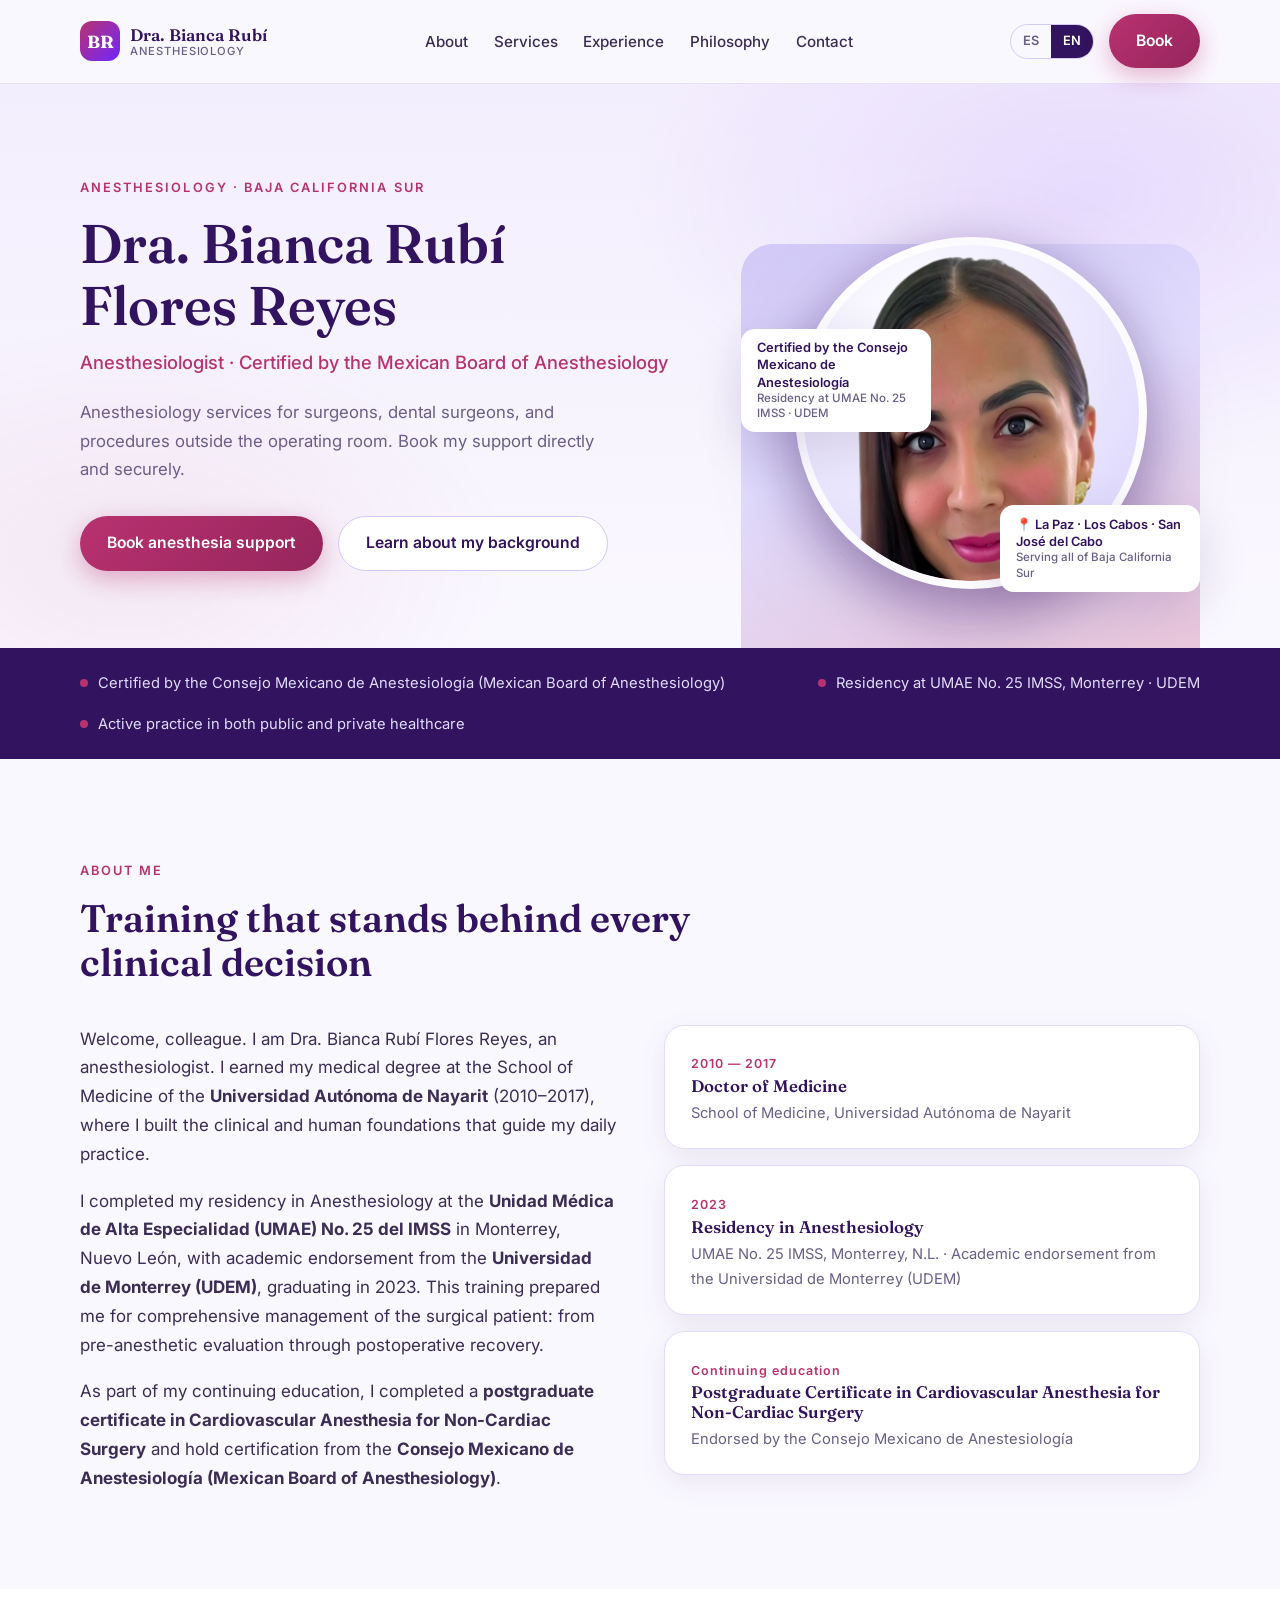
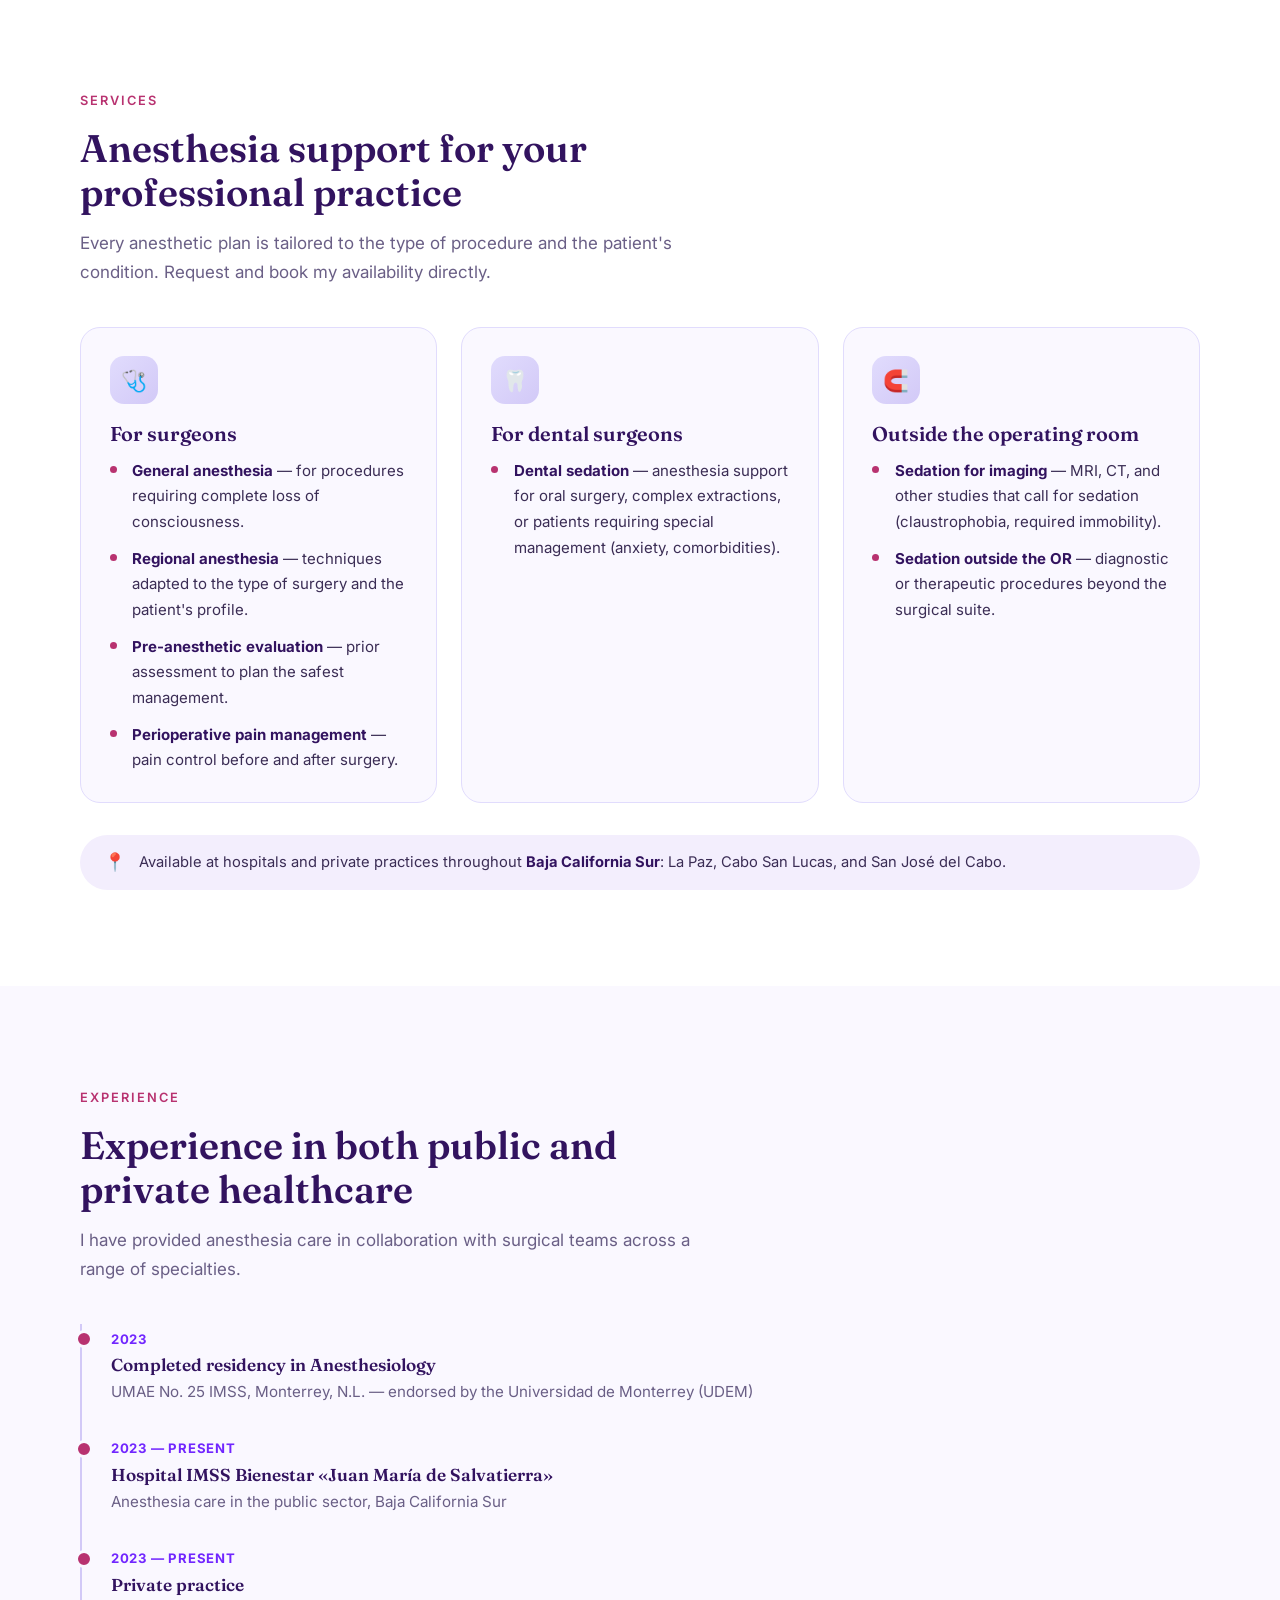
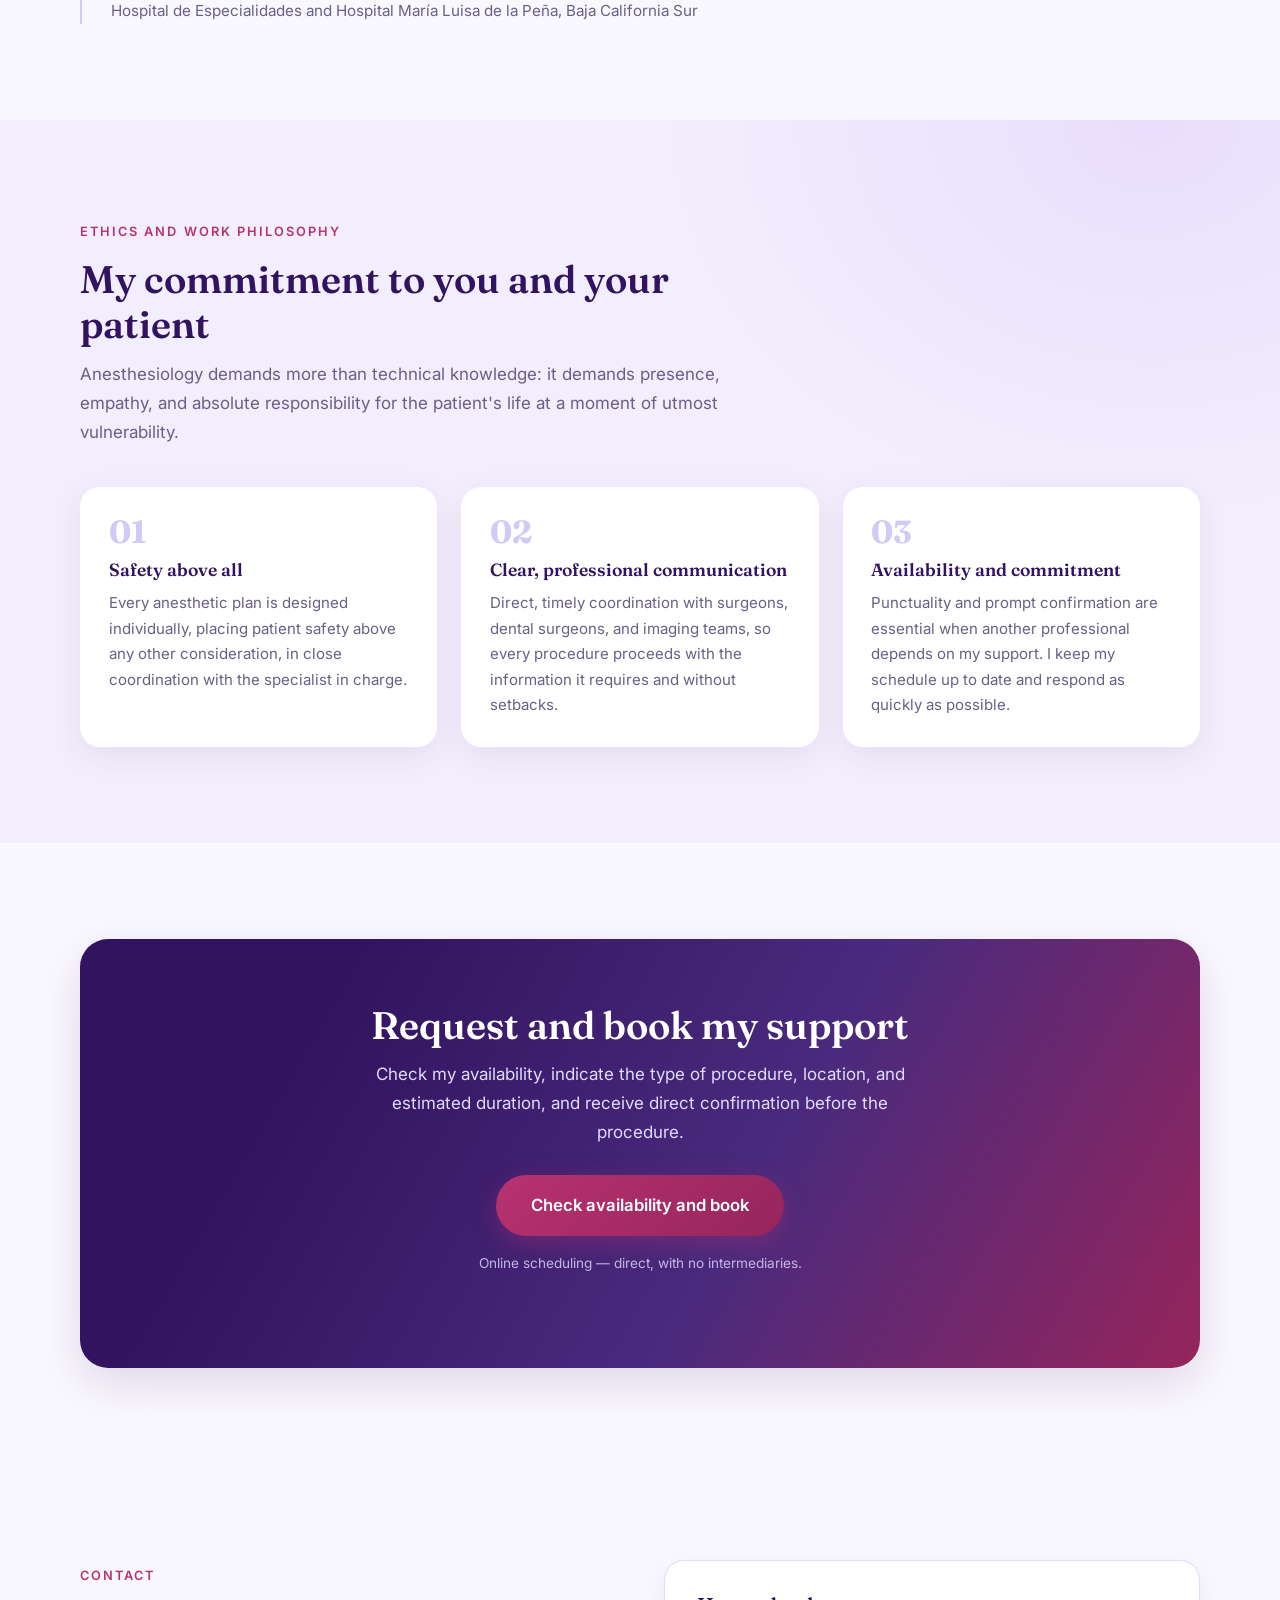
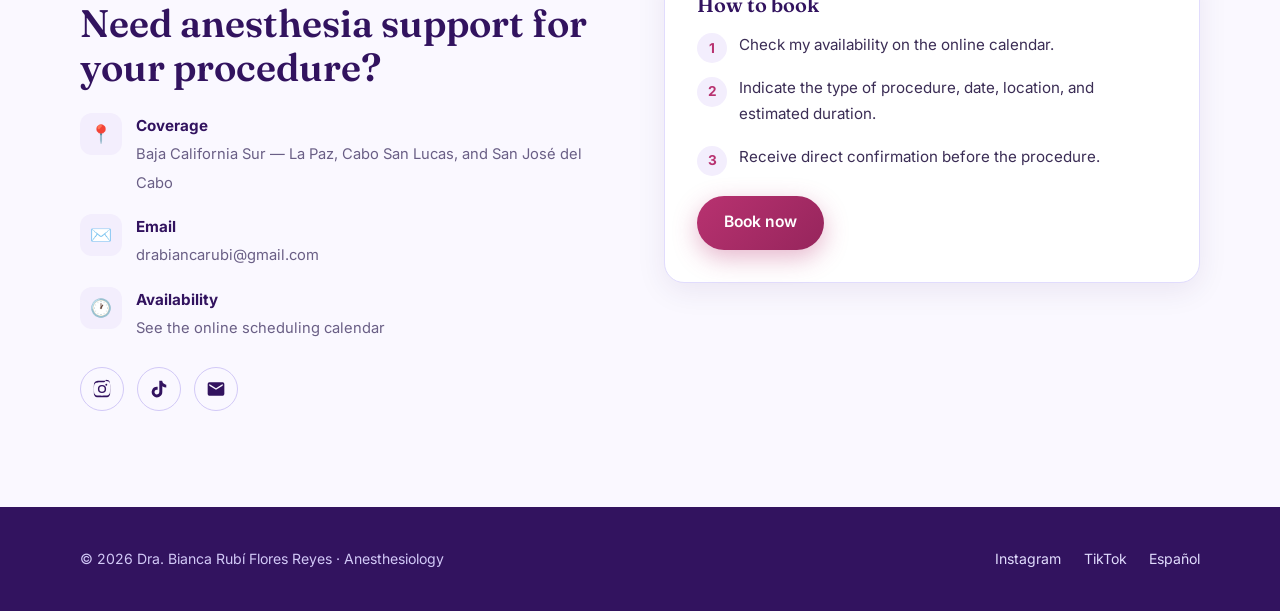
==== commit 2804b100: "Restore Dra. Rubí to hero as circular portrait medallion + on share card Salvaged clean head-and-sho" ====
--- a/en/index.html
+++ b/en/index.html
@@ -98,7 +98,7 @@
         </div>
       </div>
       <figure class="hero-figure">
-        <div class="hero-emblem" aria-hidden="true"><span>BR</span></div>
+        <div class="hero-emblem"><img class="hero-portrait" src="../assets/img/dra-bianca-portrait.webp" width="900" height="900" alt="Dra. Bianca Rubí Flores Reyes, anesthesiologist" fetchpriority="high"></div>
         <div class="hero-badge badge-cert">Certified by the Consejo Mexicano de Anestesiología<small>Residency at UMAE No. 25 IMSS · UDEM</small></div>
         <div class="hero-badge badge-loc"><span aria-hidden="true">📍</span> La Paz · Los Cabos · San José del Cabo<small>Serving all of Baja California Sur</small></div>
       </figure>
--- a/assets/css/style.css
+++ b/assets/css/style.css
@@ -278,6 +278,15 @@
   display: grid;
   place-items: center;
 }
+.hero-portrait {
+  width: min(340px, 76%);
+  height: auto;
+  border-radius: 50%;
+  background: radial-gradient(circle at 35% 25%, #ffffff, var(--lav-200) 75%);
+  border: 8px solid rgba(255, 255, 255, 0.85);
+  box-shadow: 0 20px 50px rgba(50, 19, 95, 0.28);
+}
+
 .hero-emblem span {
   font-family: var(--font-display);
   font-size: clamp(4rem, 8vw, 6rem);
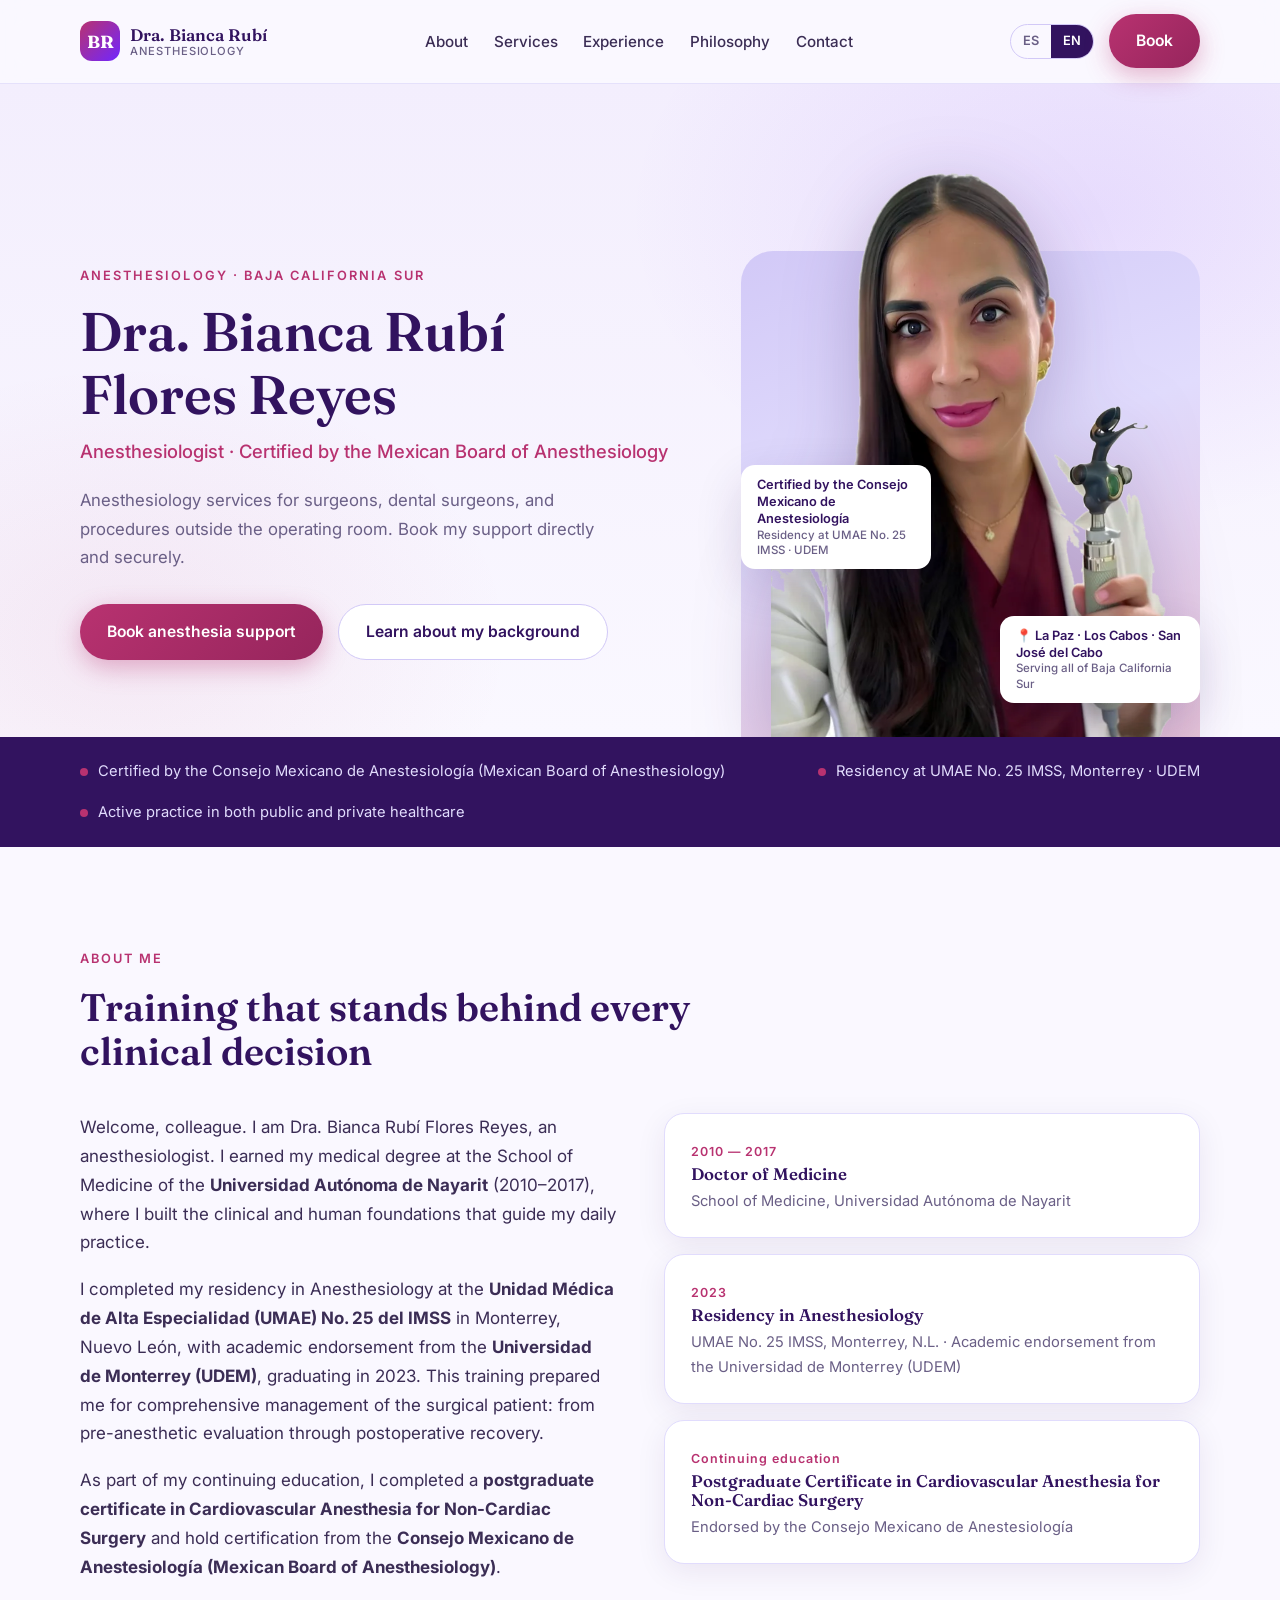
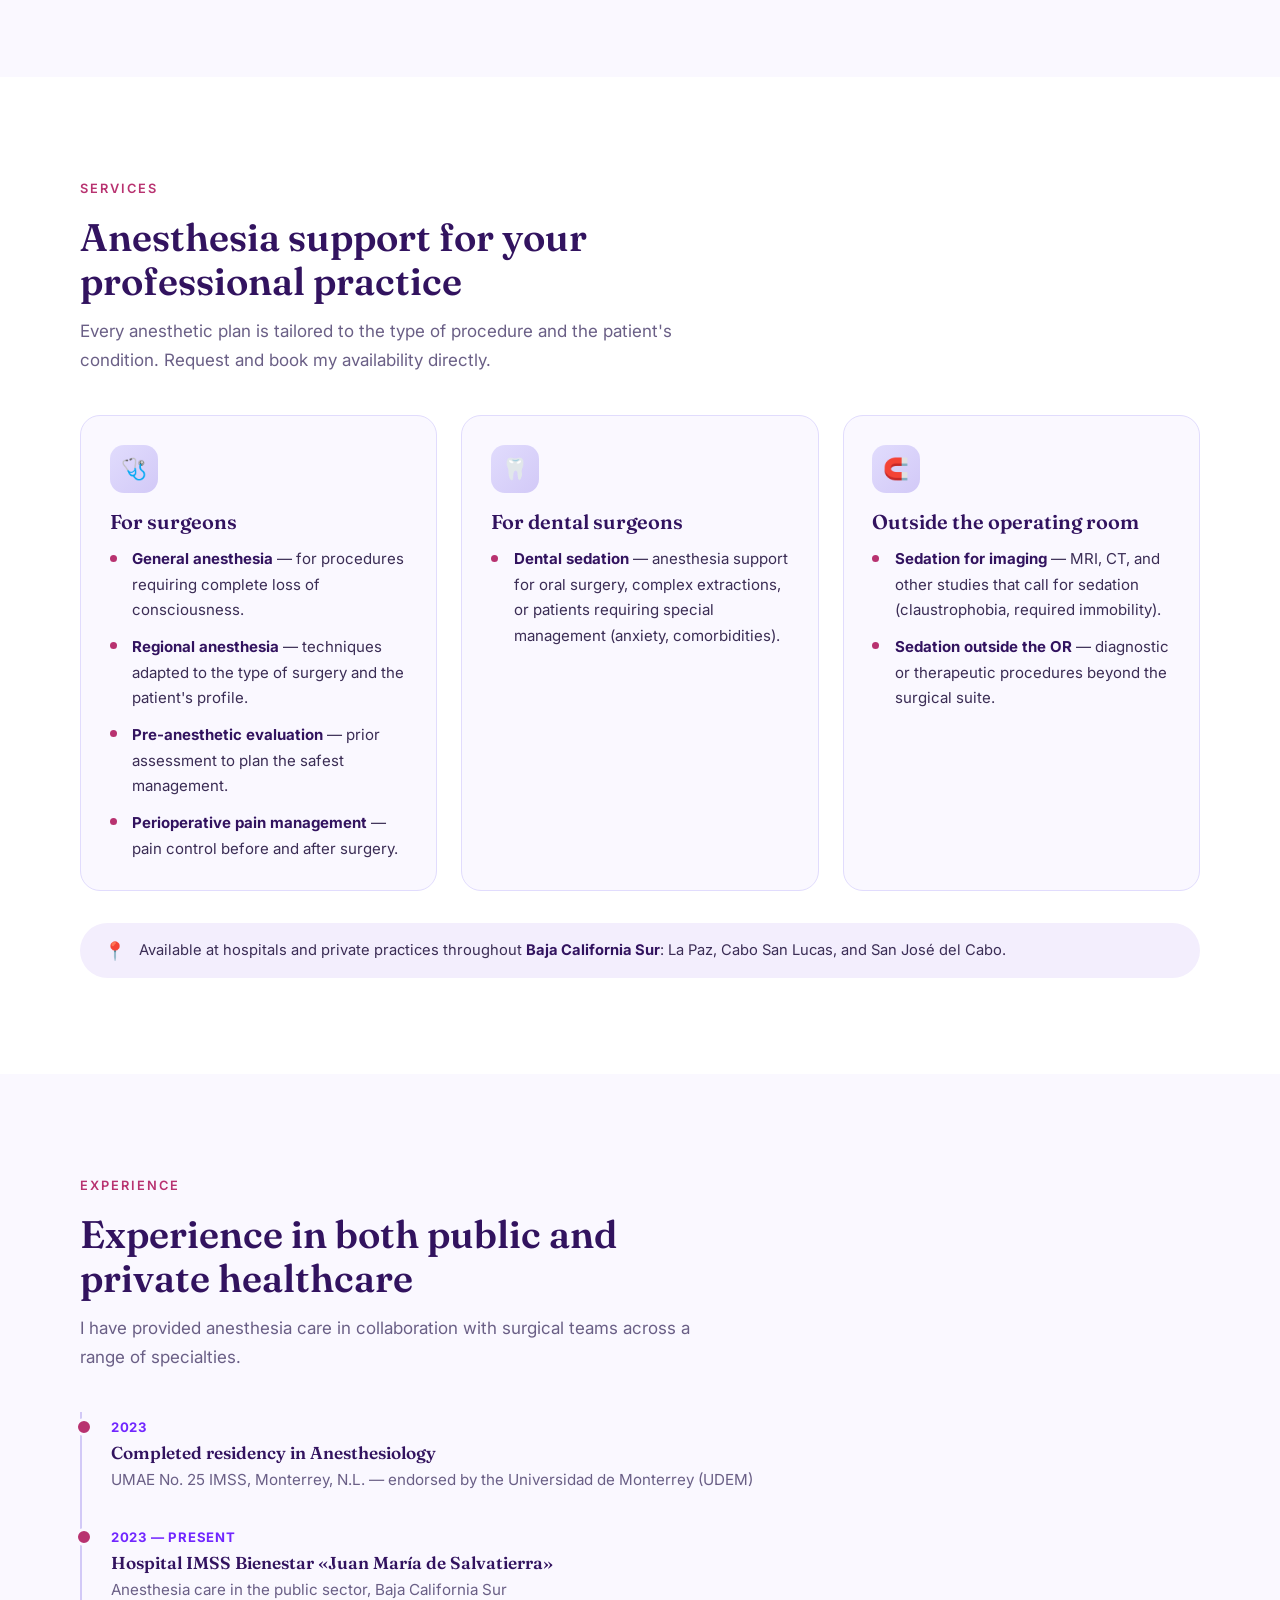
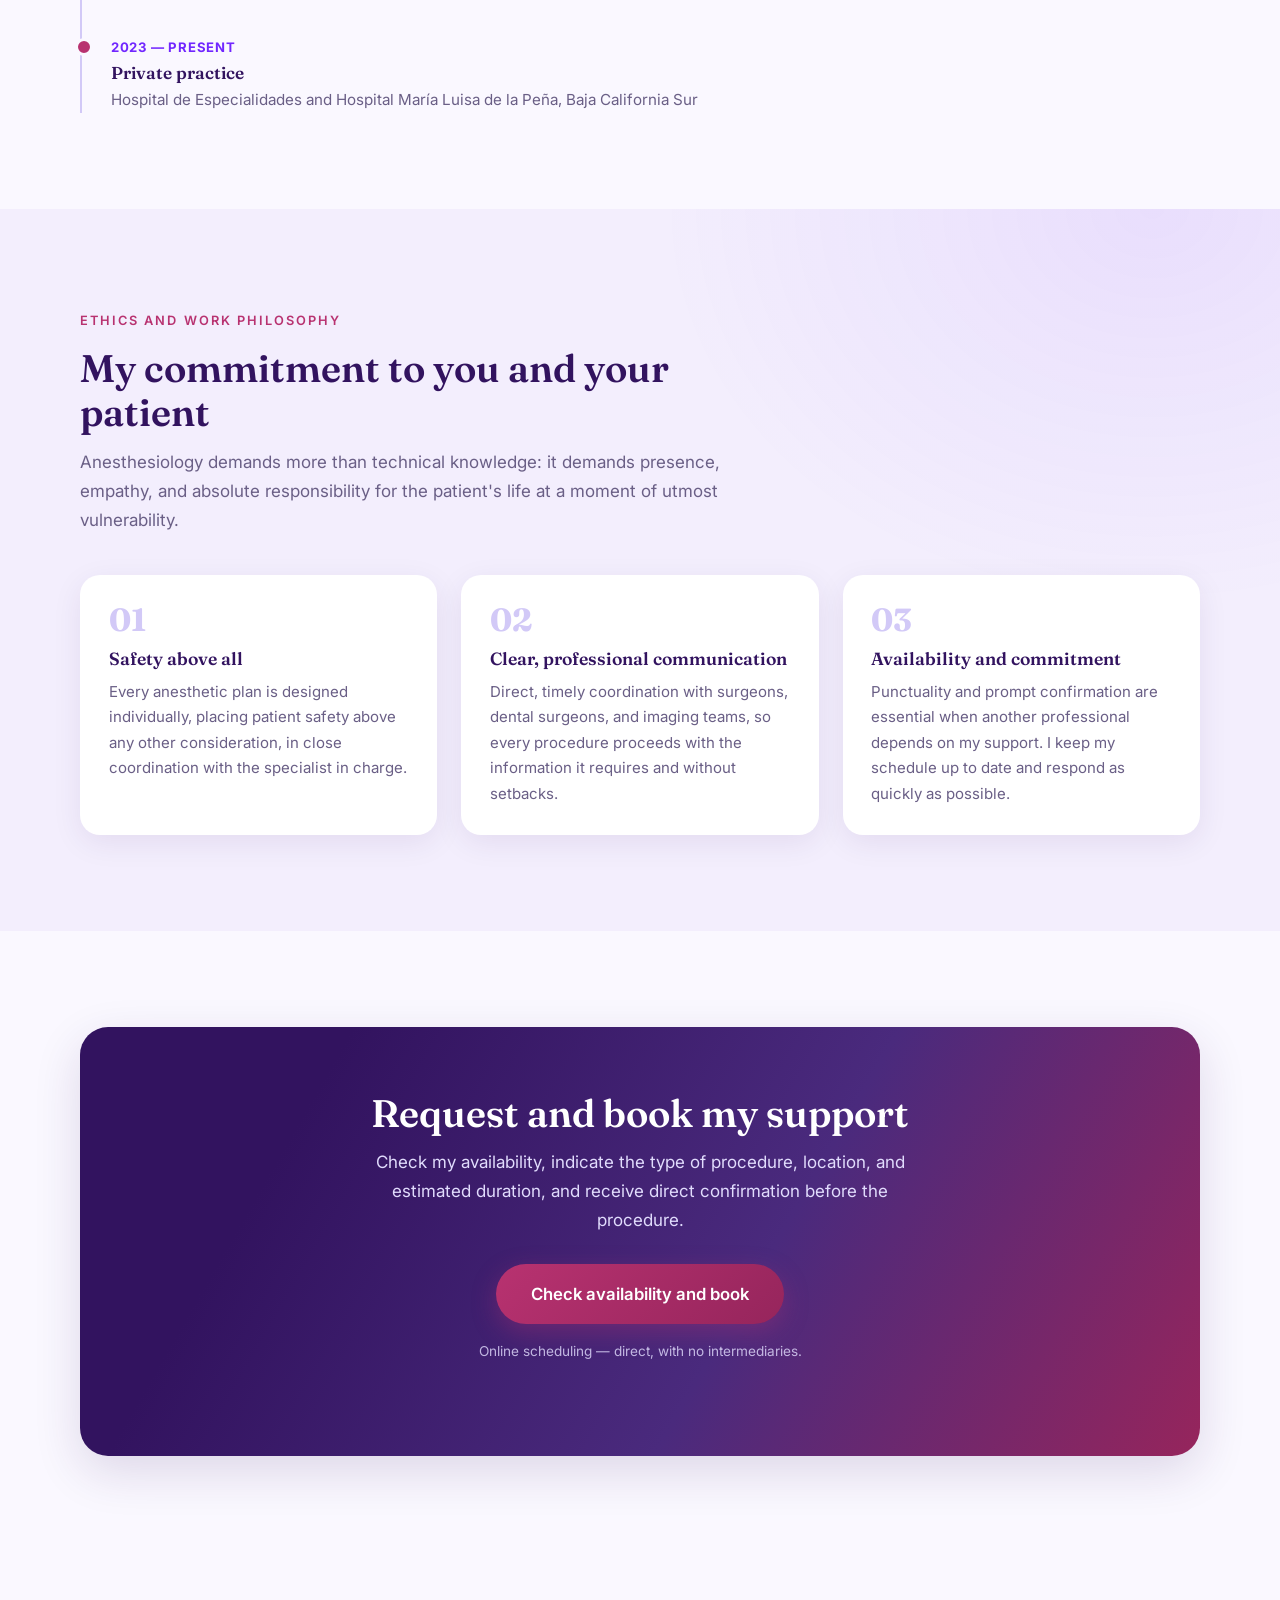
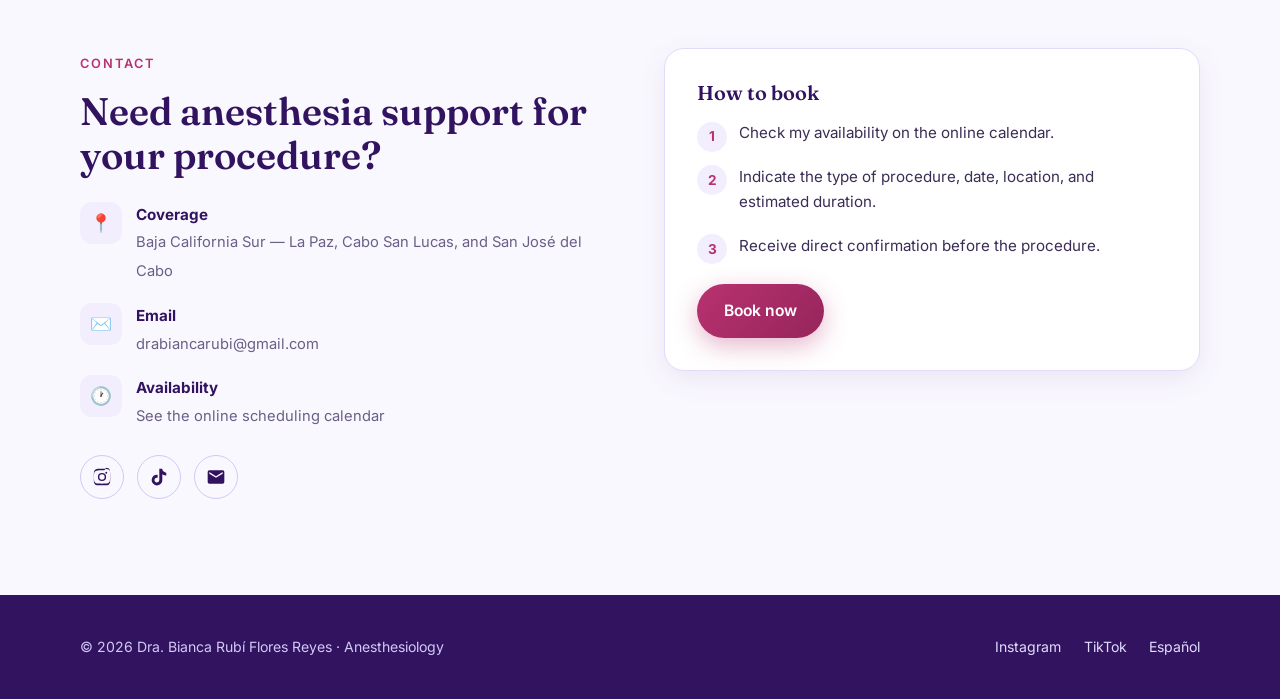
==== commit 7399a96a: "Full-figure hero photo restored from clean source; badges moved off the face Programmatic checkerboa" ====
--- a/en/index.html
+++ b/en/index.html
@@ -23,14 +23,14 @@
   <meta property="og:locale" content="en_US">
   <meta property="og:site_name" content="Dra. Bianca Rubí Flores Reyes">
   <meta property="og:url" content="https://drabiancarubi.com/en/">
-  <meta property="og:image" content="https://drabiancarubi.github.io/website/assets/img/og-card.png">
+  <meta property="og:image" content="https://drabiancarubi.com/assets/img/og-card.png">
   <meta property="og:image:width" content="1200">
   <meta property="og:image:height" content="630">
   <meta property="og:image:alt" content="Dra. Bianca Rubí Flores Reyes — Anesthesiologist, Baja California Sur">
   <meta name="twitter:card" content="summary_large_image">
   <meta name="twitter:title" content="Dra. Bianca Rubí Flores Reyes | Anesthesiologist">
   <meta name="twitter:description" content="Safe, punctual anesthesia support for your surgical, dental, or imaging practice in Baja California Sur.">
-  <meta name="twitter:image" content="https://drabiancarubi.github.io/website/assets/img/og-card.png">
+  <meta name="twitter:image" content="https://drabiancarubi.com/assets/img/og-card.png">
 
   <link rel="preconnect" href="https://fonts.googleapis.com">
   <link rel="preconnect" href="https://fonts.gstatic.com" crossorigin>
@@ -98,7 +98,10 @@
         </div>
       </div>
       <figure class="hero-figure">
-        <div class="hero-emblem"><img class="hero-portrait" src="../assets/img/dra-bianca-portrait.webp" width="900" height="900" alt="Dra. Bianca Rubí Flores Reyes, anesthesiologist" fetchpriority="high"></div>
+        <img src="../assets/img/dra-bianca.webp" width="1200" height="1695"
+             srcset="../assets/img/dra-bianca-sm.webp 640w, ../assets/img/dra-bianca.webp 1200w"
+             sizes="(max-width: 960px) 88vw, 400px"
+             alt="Dra. Bianca Rubí Flores Reyes, anesthesiologist" fetchpriority="high">
         <div class="hero-badge badge-cert">Certified by the Consejo Mexicano de Anestesiología<small>Residency at UMAE No. 25 IMSS · UDEM</small></div>
         <div class="hero-badge badge-loc"><span aria-hidden="true">📍</span> La Paz · Los Cabos · San José del Cabo<small>Serving all of Baja California Sur</small></div>
       </figure>
--- a/assets/css/style.css
+++ b/assets/css/style.css
@@ -314,8 +314,8 @@
   color: var(--muted);
   font-size: 0.72rem;
 }
-.badge-cert { left: 0; top: 32%; max-width: 190px; }
-.badge-loc { right: 0; bottom: 12%; max-width: 200px; }
+.badge-cert { left: 0; top: 52%; max-width: 190px; }
+.badge-loc { right: 0; bottom: 6%; max-width: 200px; }
 
 /* ---------- Trust strip ---------- */
 .trust {
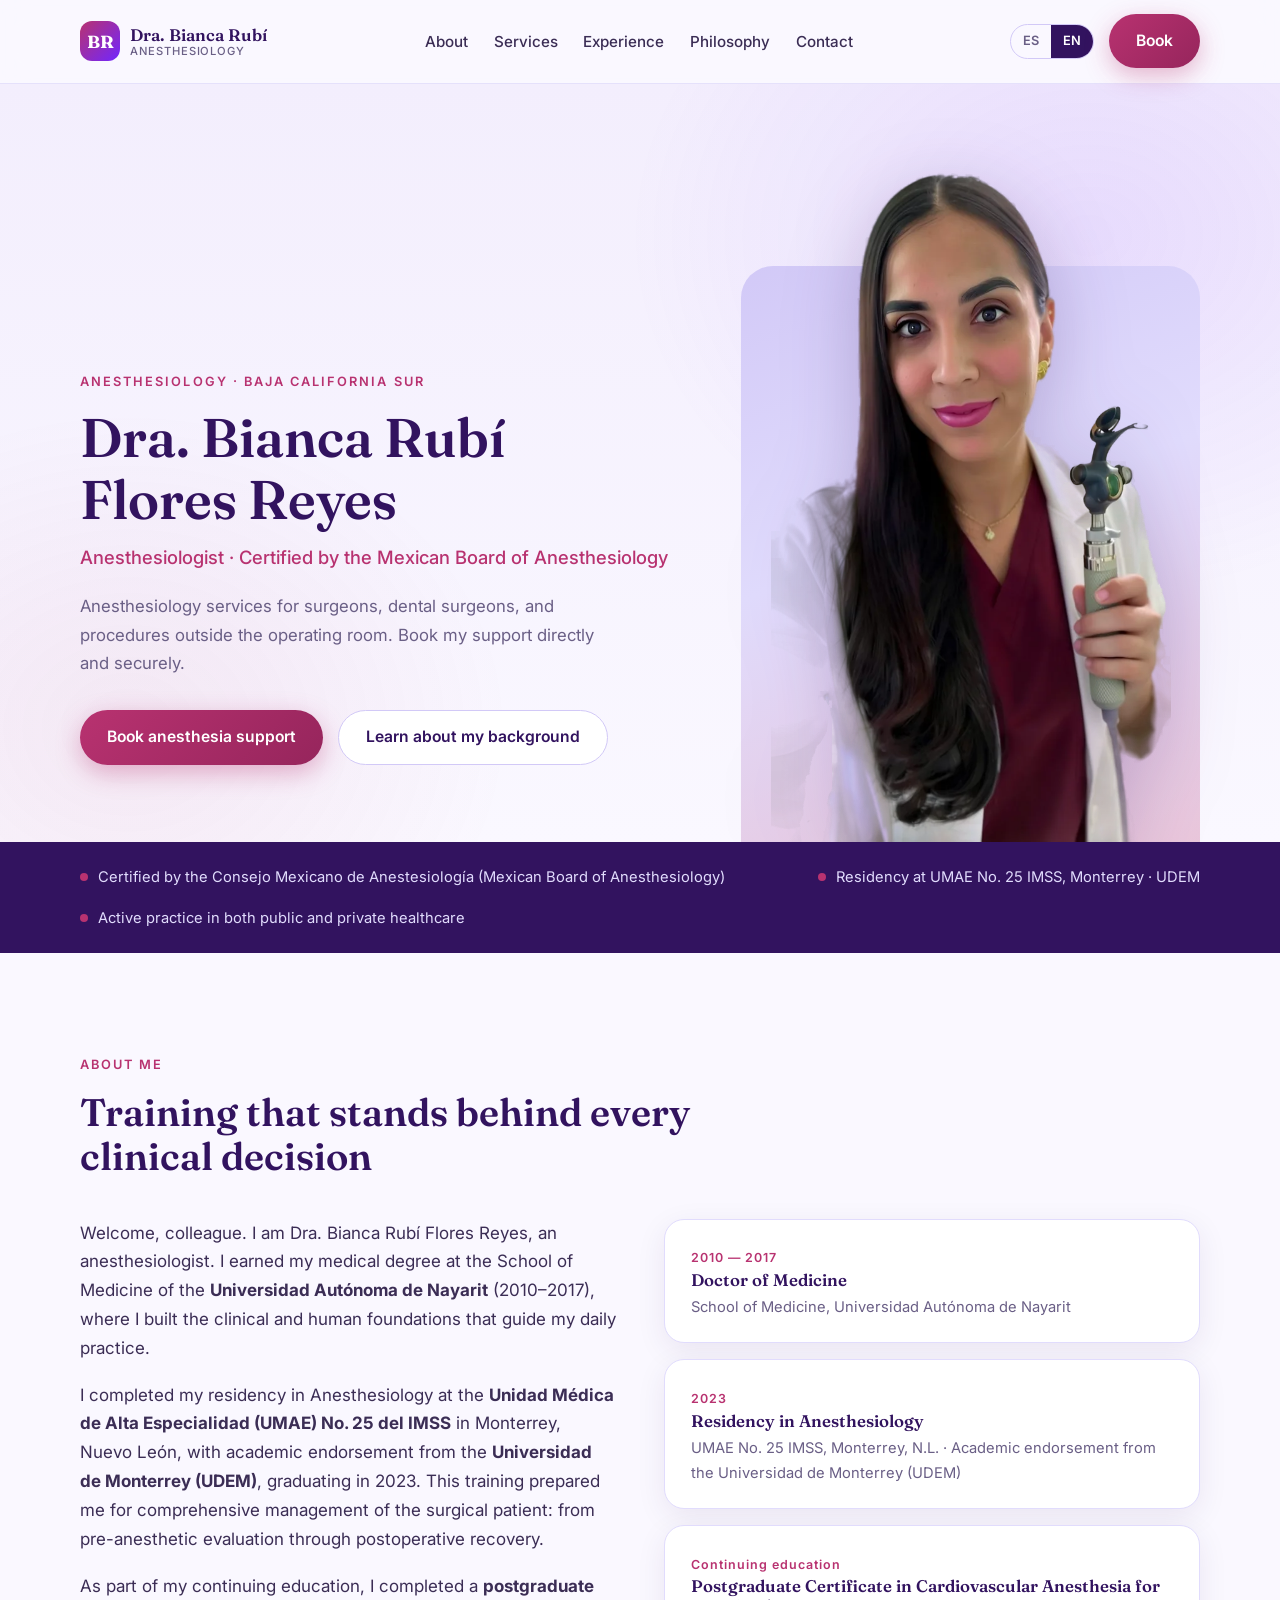
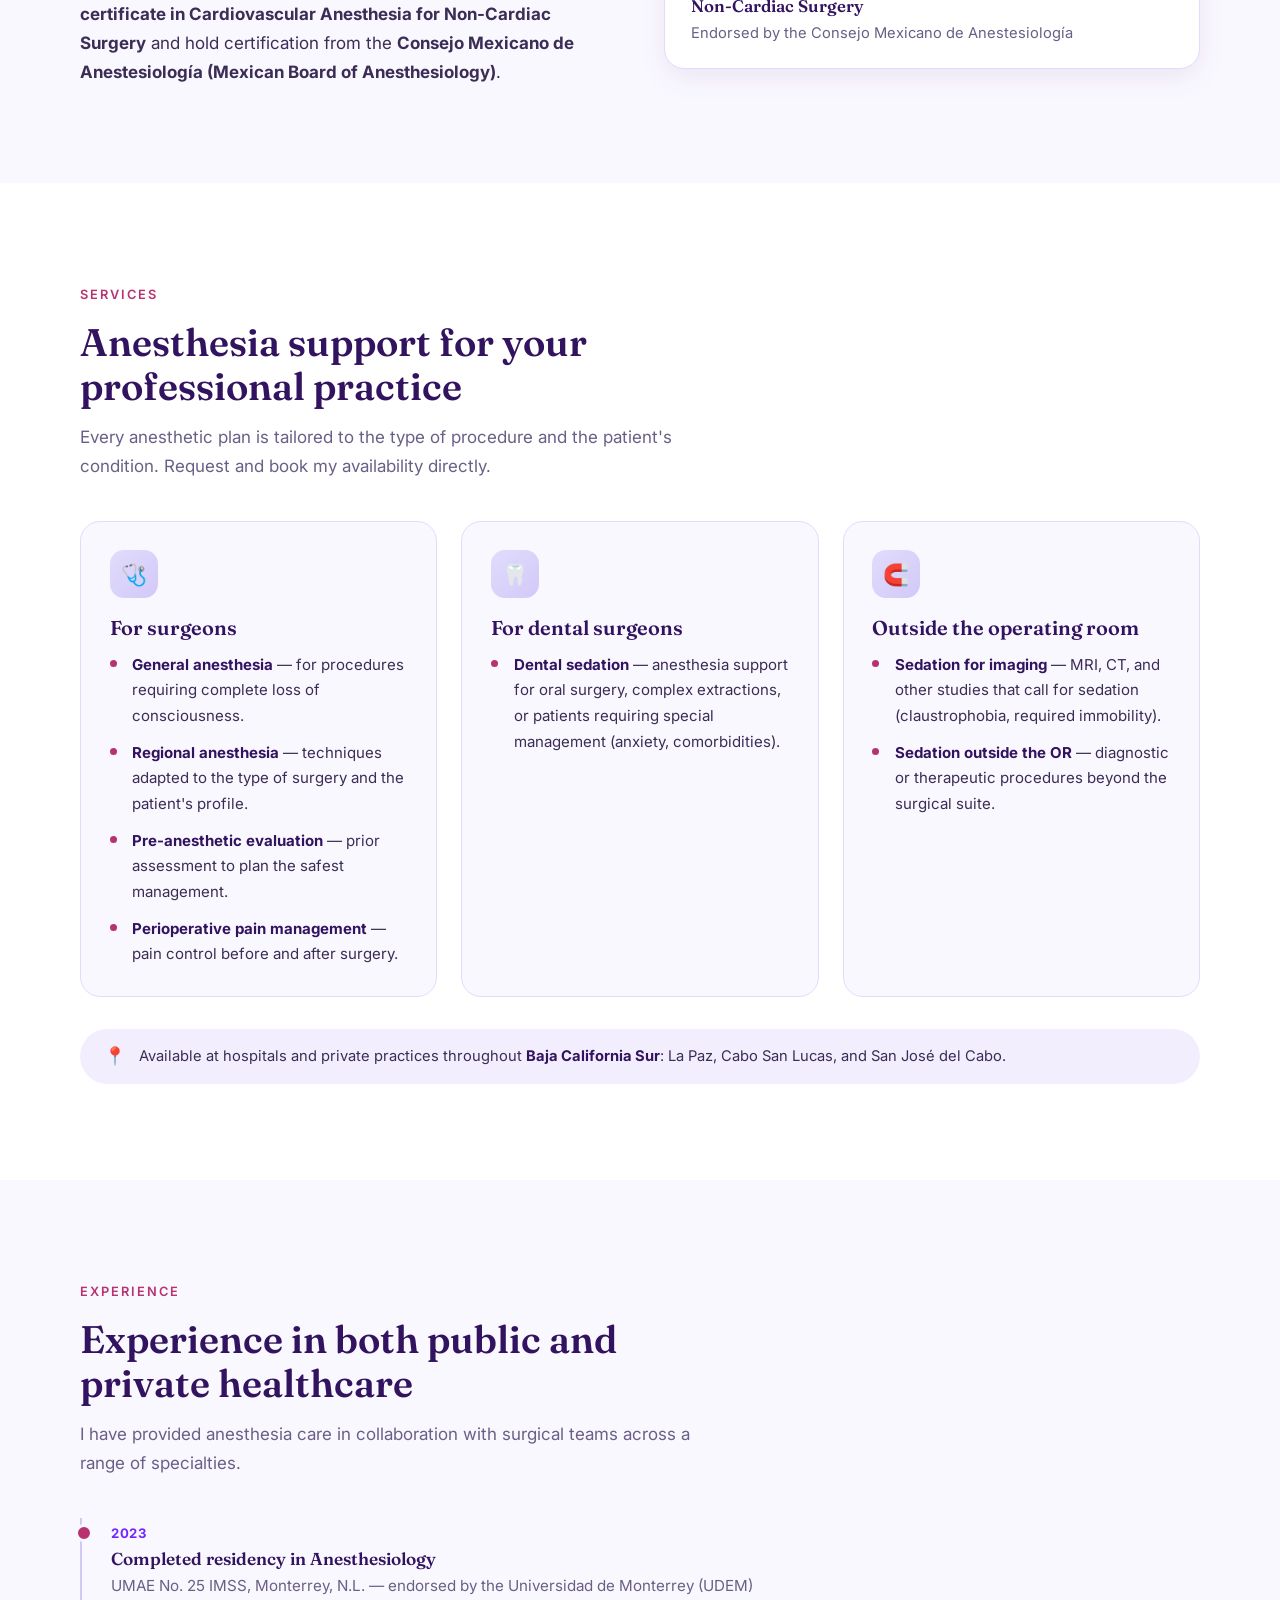
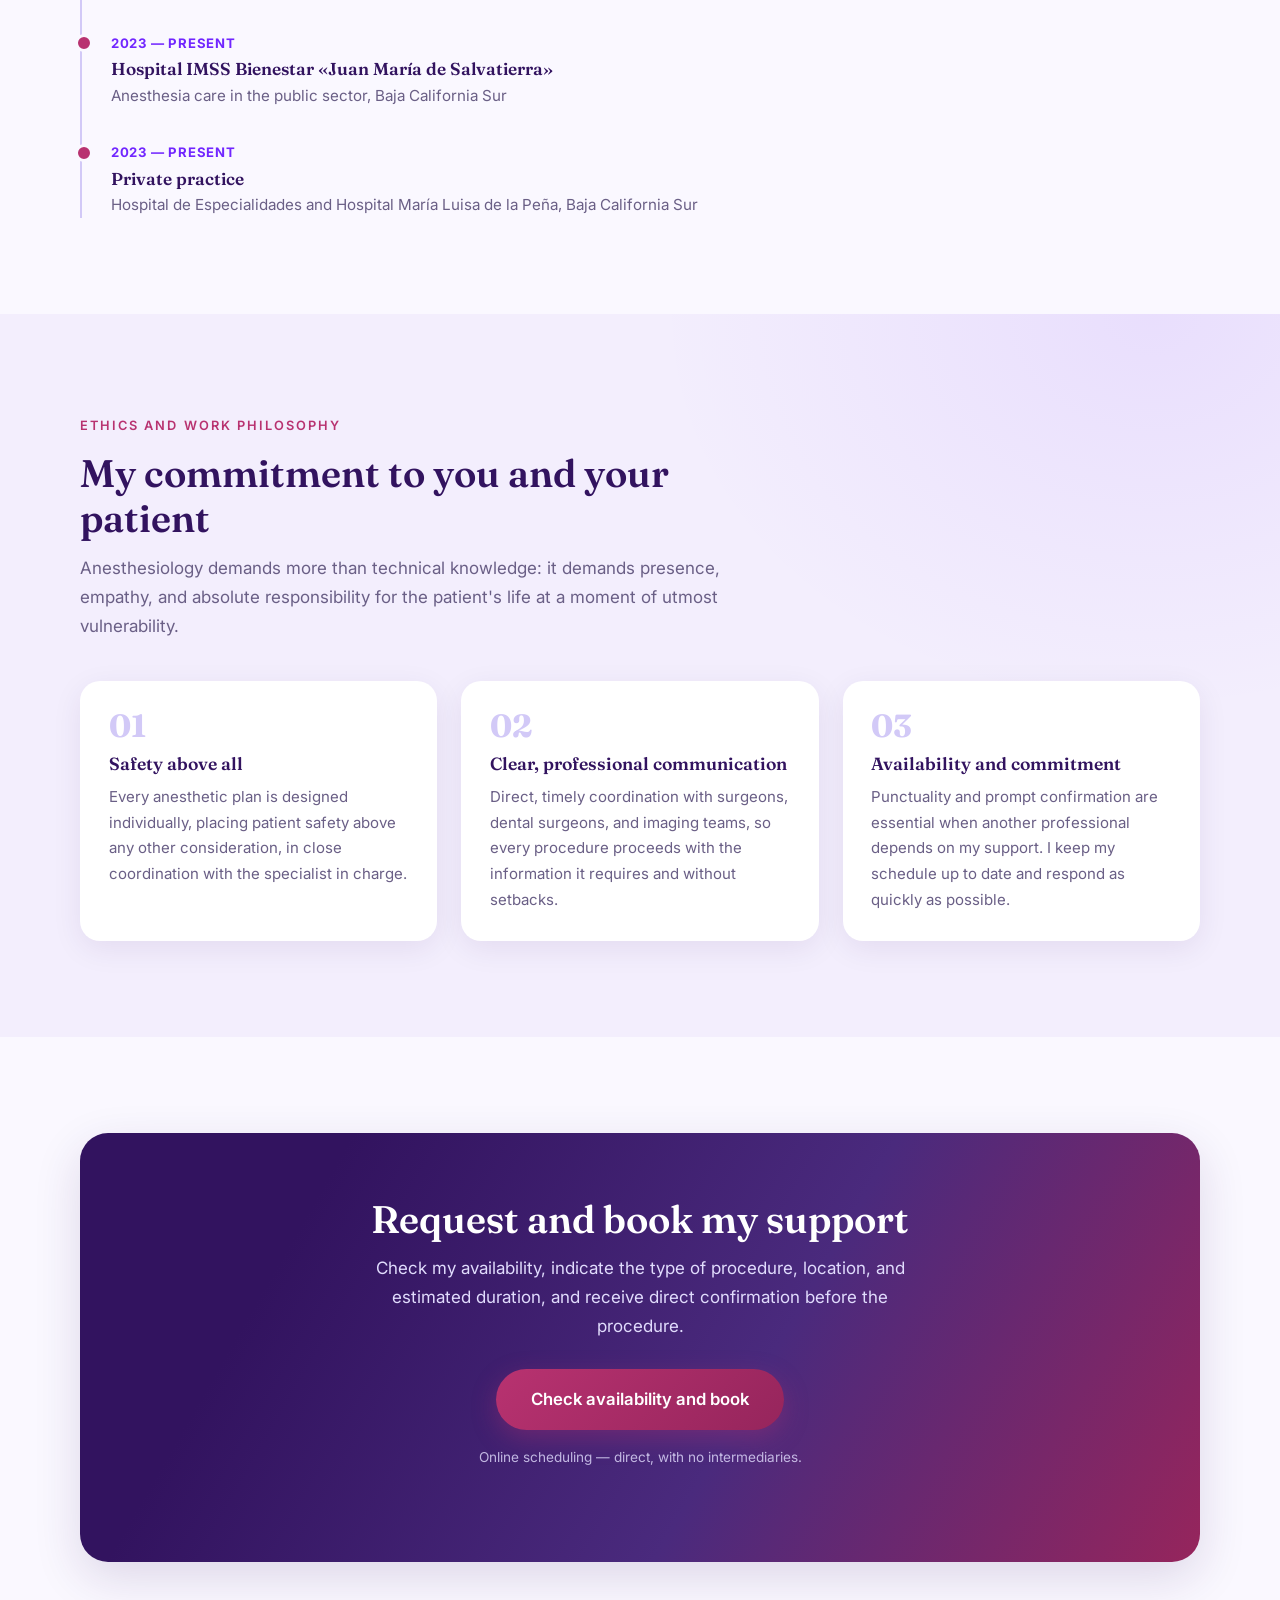
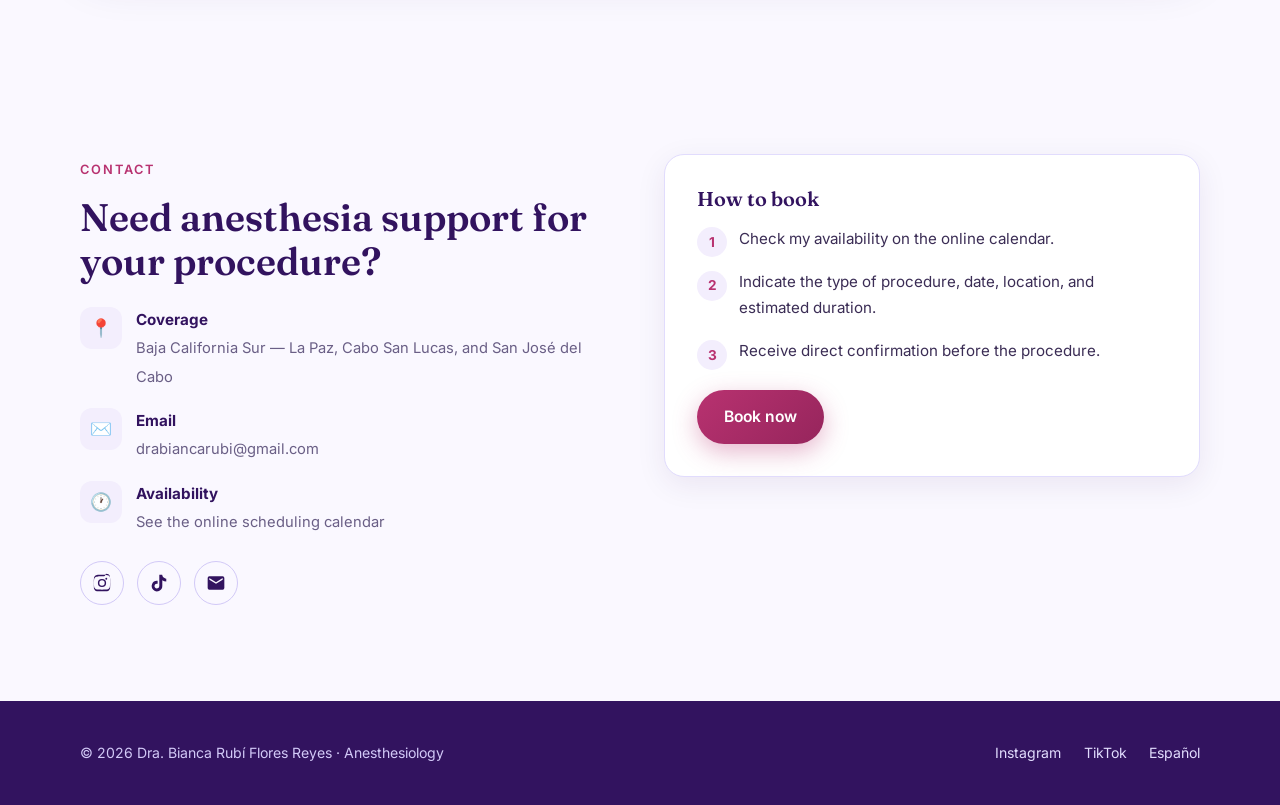
==== commit 23367bd6: "ML-based cutout (rembg/isnet): coat fully preserved; remove hero badges Color-threshold extraction w" ====
--- a/en/index.html
+++ b/en/index.html
@@ -98,12 +98,10 @@
         </div>
       </div>
       <figure class="hero-figure">
-        <img src="../assets/img/dra-bianca.webp" width="1200" height="1695"
+        <img src="../assets/img/dra-bianca.webp" width="1200" height="2012"
              srcset="../assets/img/dra-bianca-sm.webp 640w, ../assets/img/dra-bianca.webp 1200w"
              sizes="(max-width: 960px) 88vw, 400px"
              alt="Dra. Bianca Rubí Flores Reyes, anesthesiologist" fetchpriority="high">
-        <div class="hero-badge badge-cert">Certified by the Consejo Mexicano de Anestesiología<small>Residency at UMAE No. 25 IMSS · UDEM</small></div>
-        <div class="hero-badge badge-loc"><span aria-hidden="true">📍</span> La Paz · Los Cabos · San José del Cabo<small>Serving all of Baja California Sur</small></div>
       </figure>
     </div>
   </section>
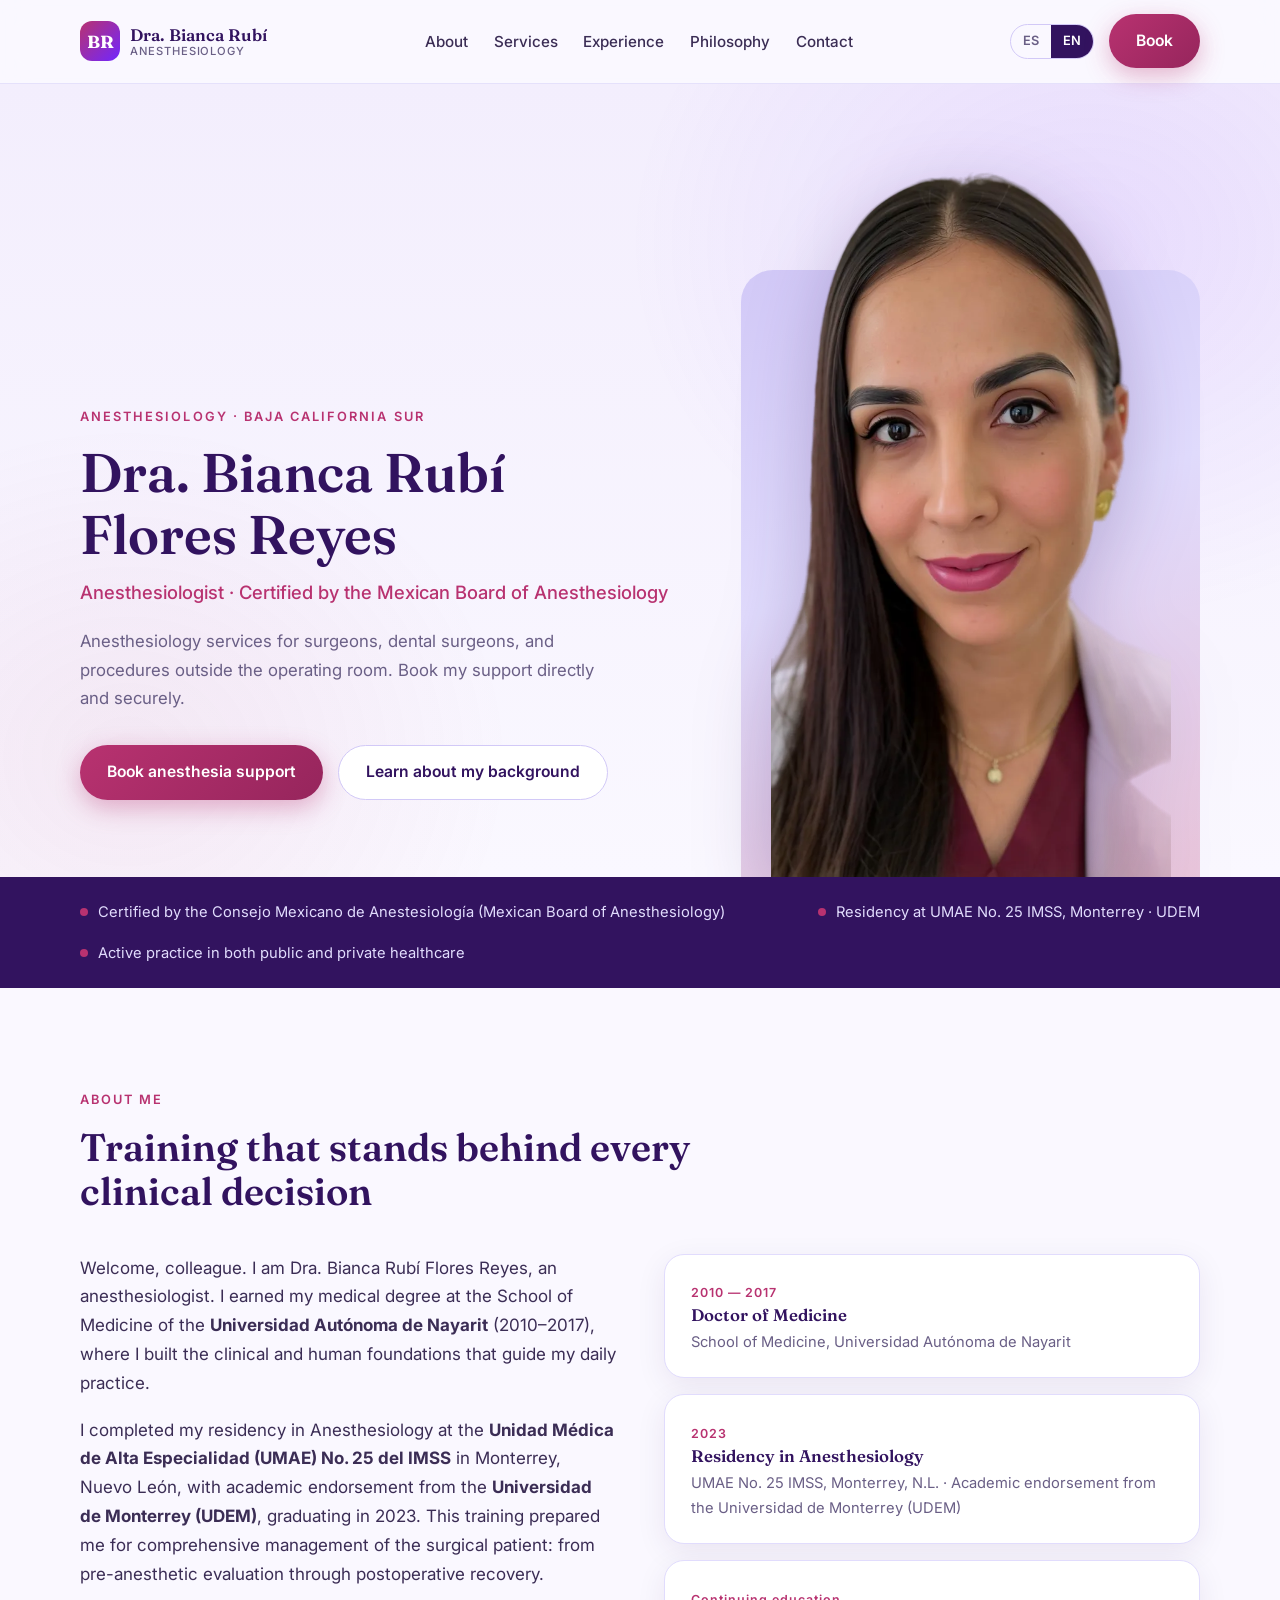
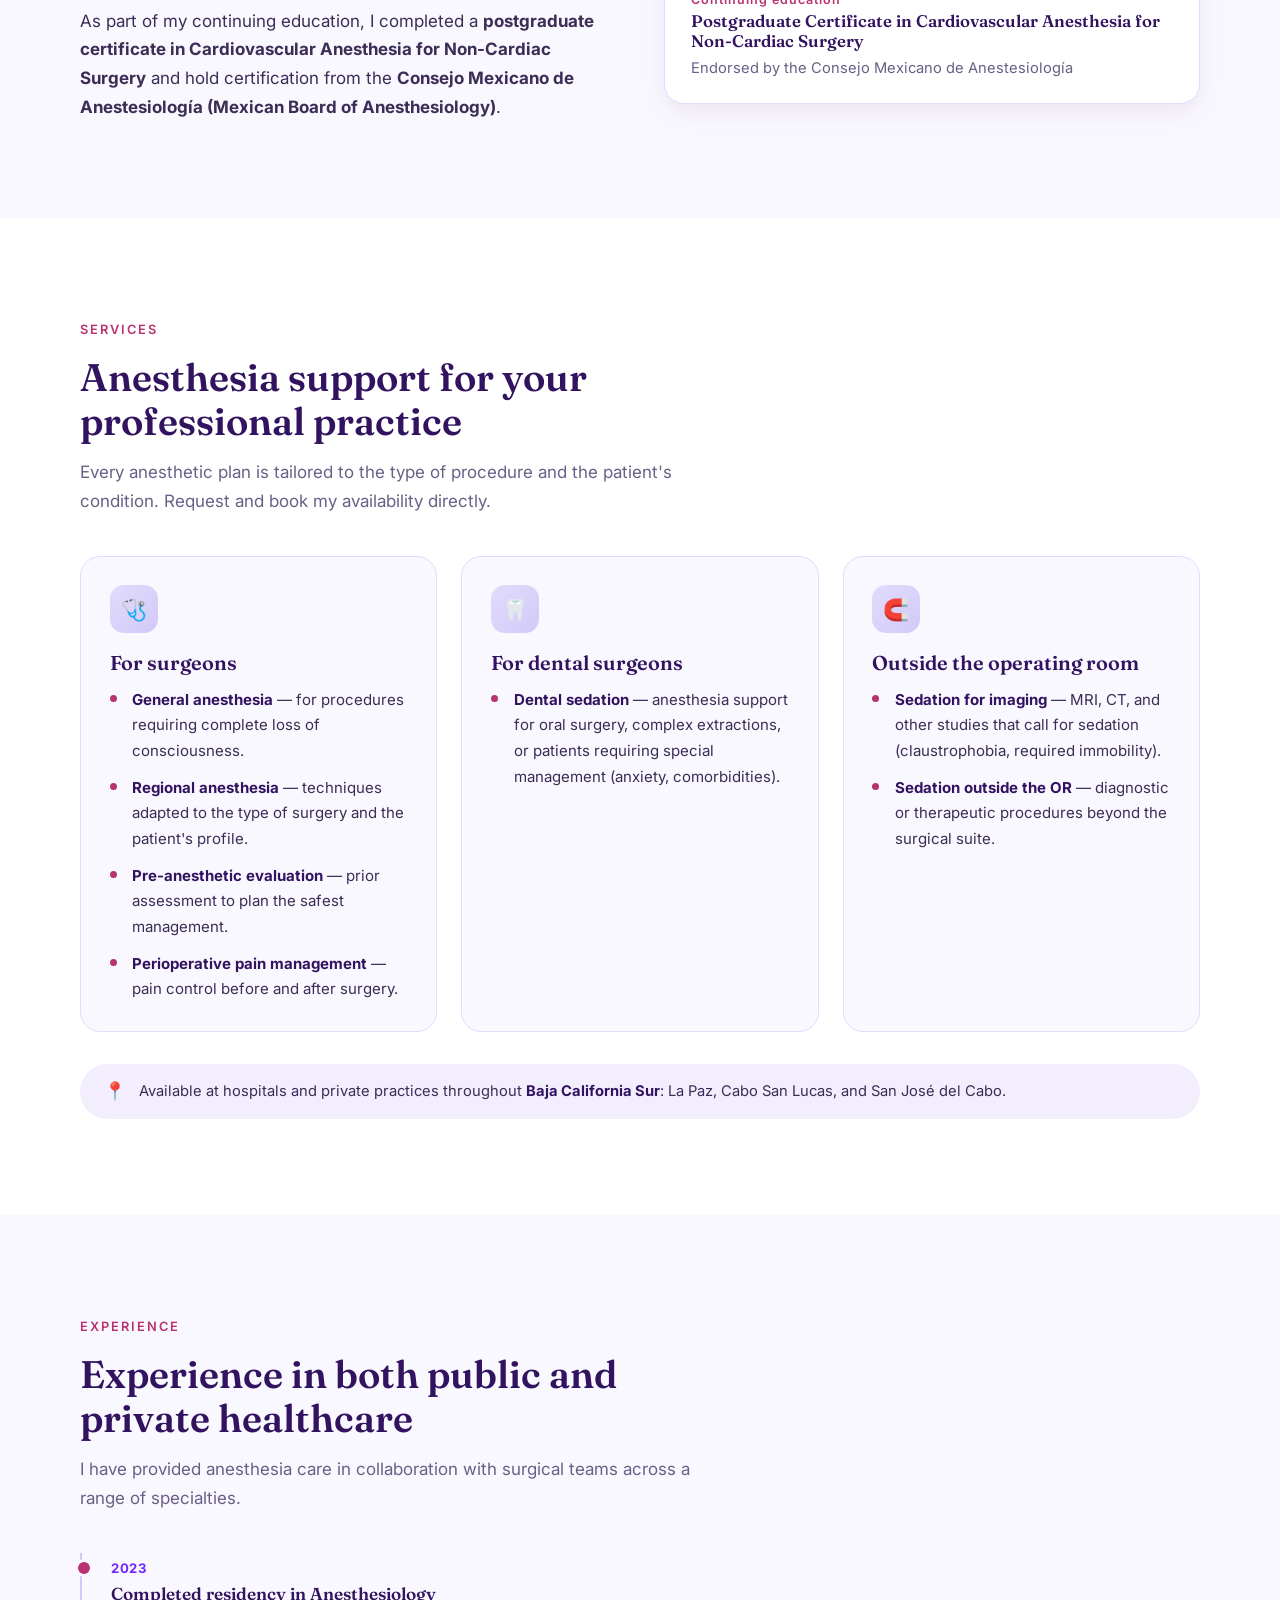
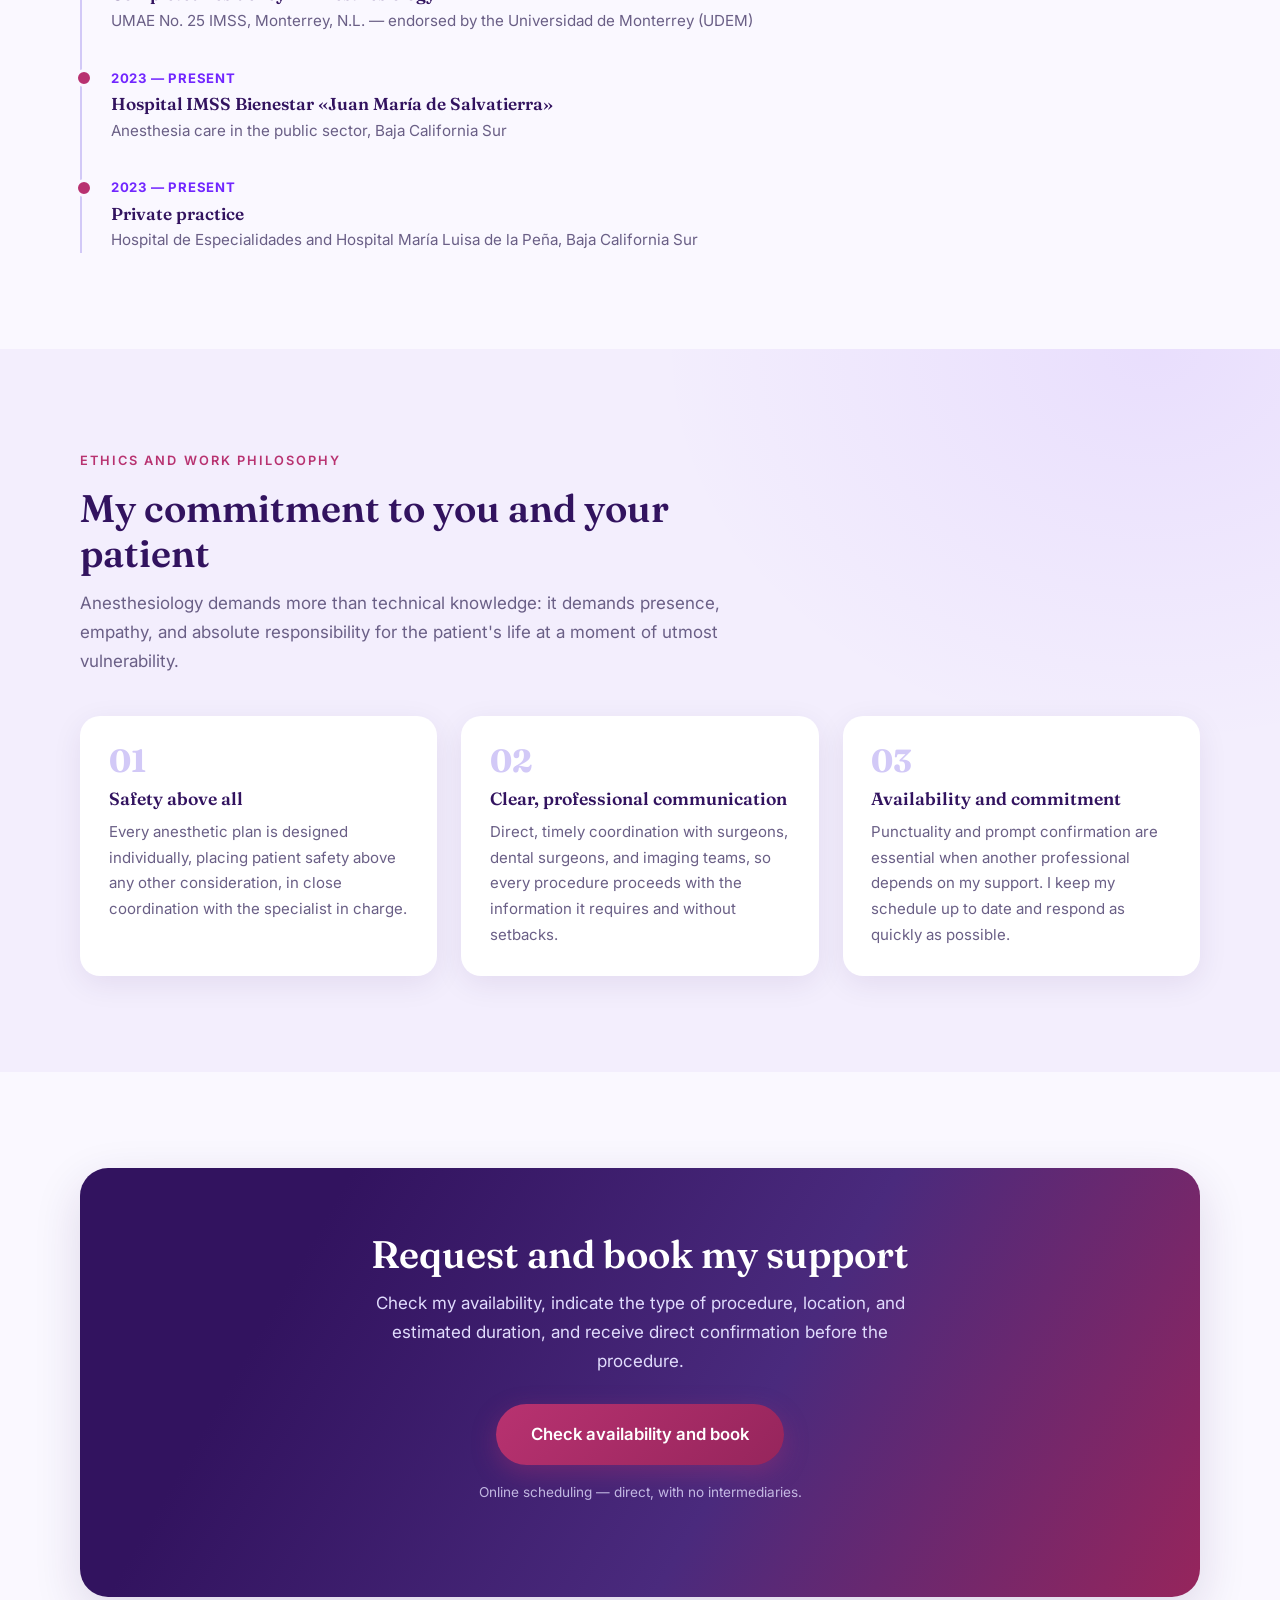
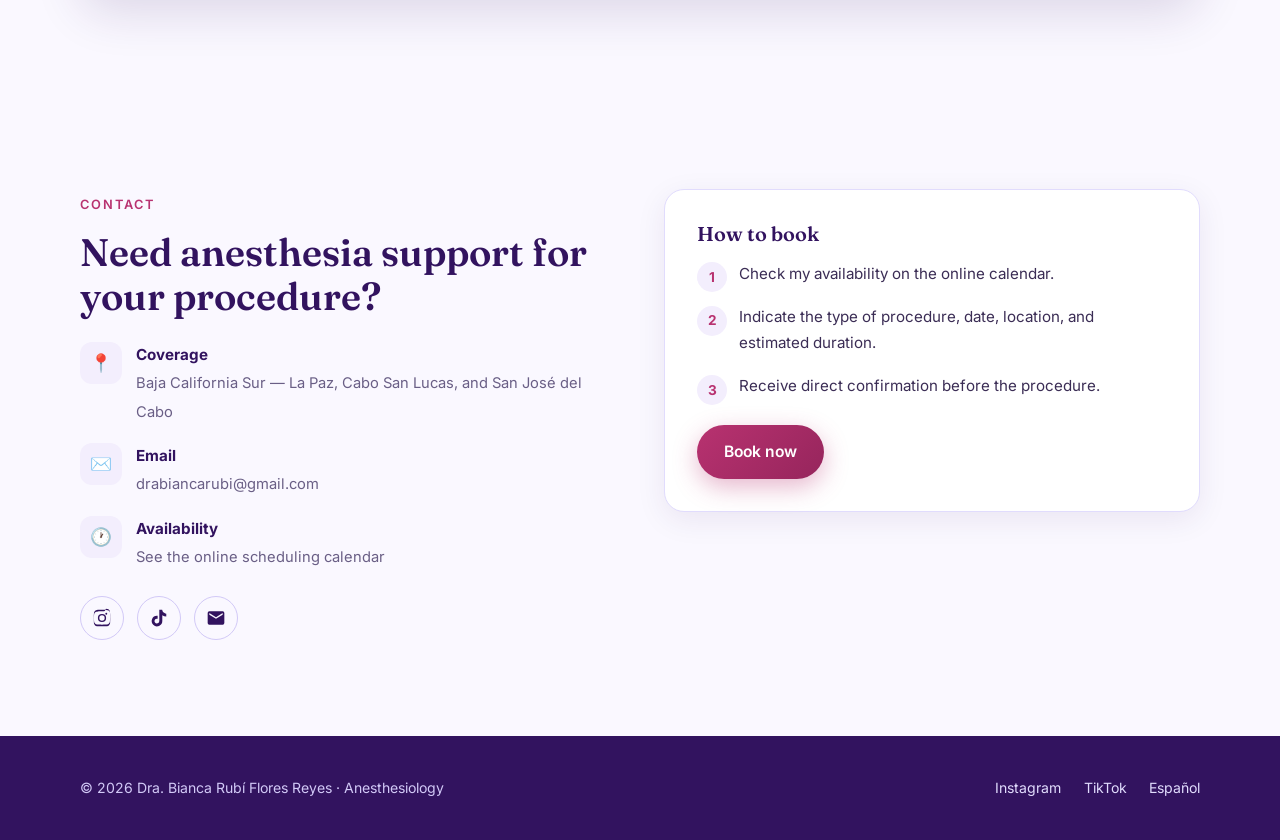
==== commit c0d4e054: "Switch hero + share card to new natural headshot (client-provided PNG image 5) Co-Authored-By: Claud" ====
--- a/en/index.html
+++ b/en/index.html
@@ -98,7 +98,7 @@
         </div>
       </div>
       <figure class="hero-figure">
-        <img src="../assets/img/dra-bianca.webp" width="1200" height="2012"
+        <img src="../assets/img/dra-bianca.webp" width="1200" height="2118"
              srcset="../assets/img/dra-bianca-sm.webp 640w, ../assets/img/dra-bianca.webp 1200w"
              sizes="(max-width: 960px) 88vw, 400px"
              alt="Dra. Bianca Rubí Flores Reyes, anesthesiologist" fetchpriority="high">
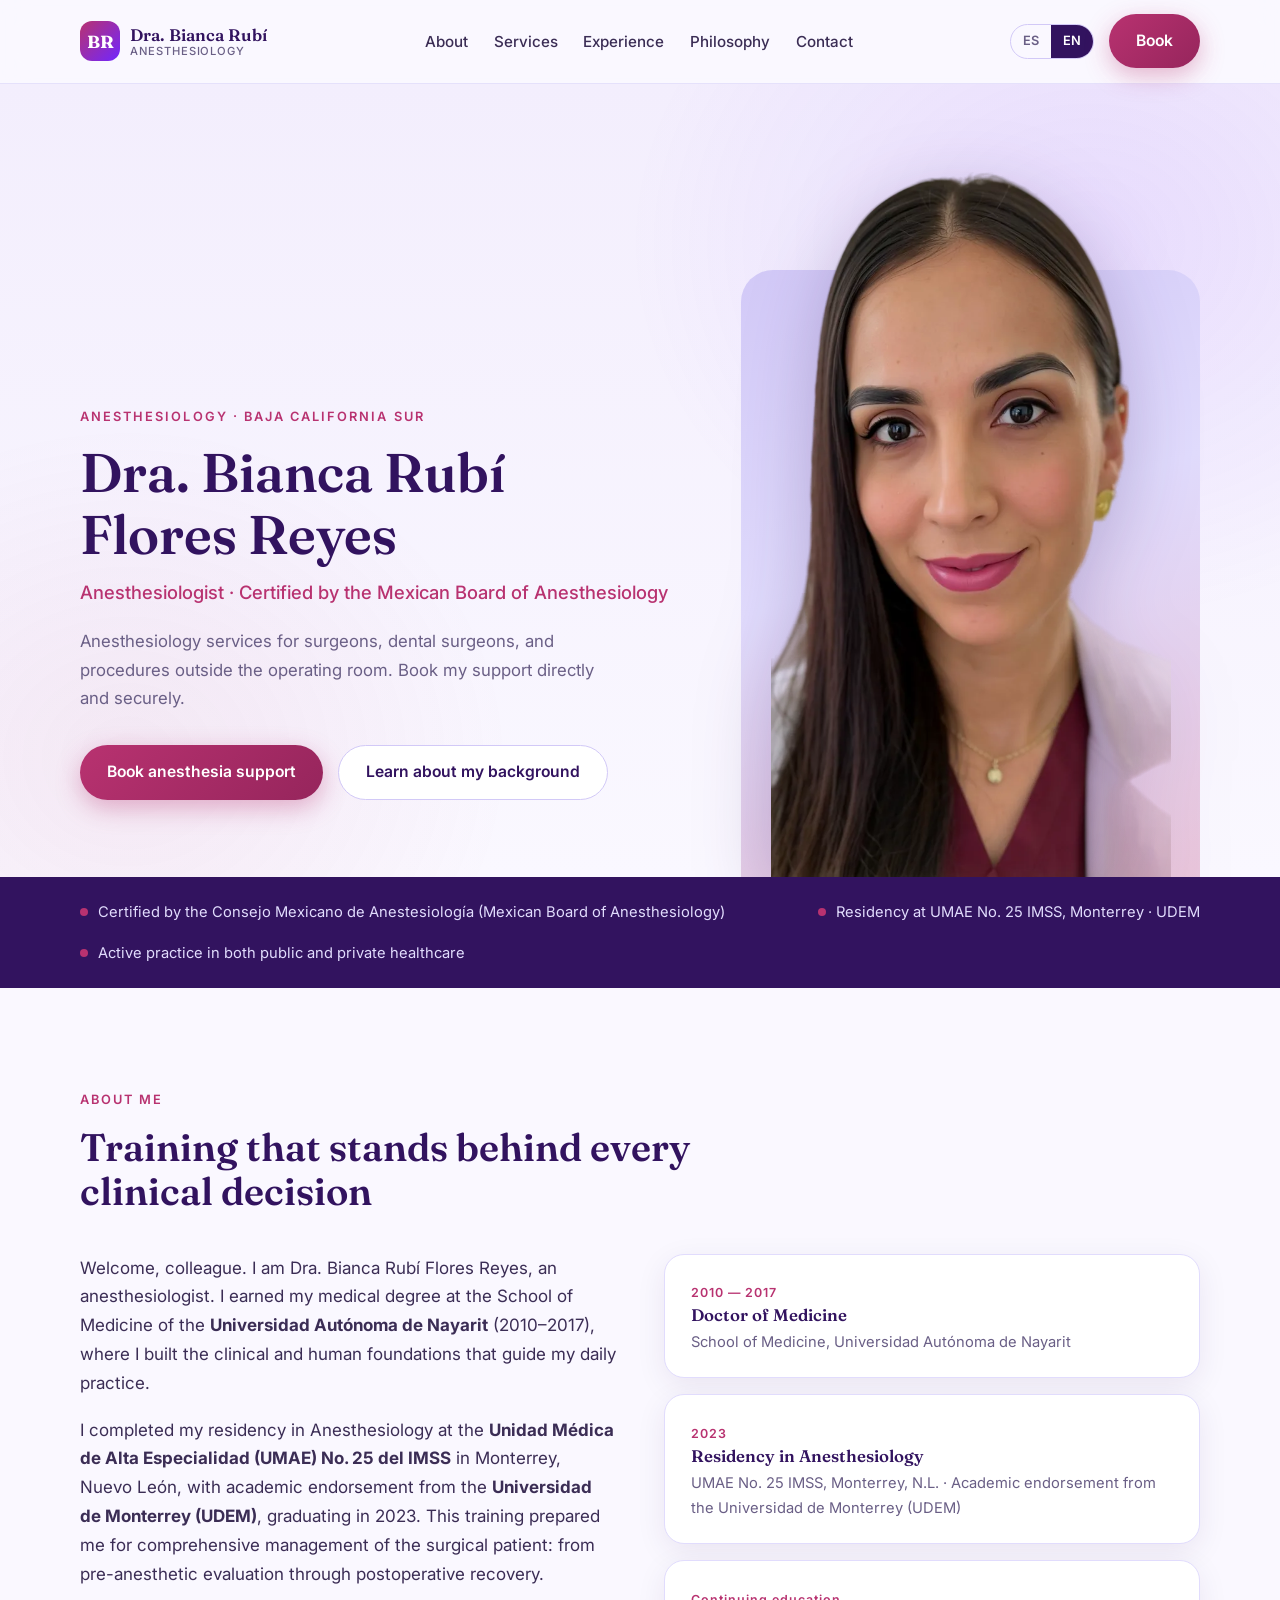
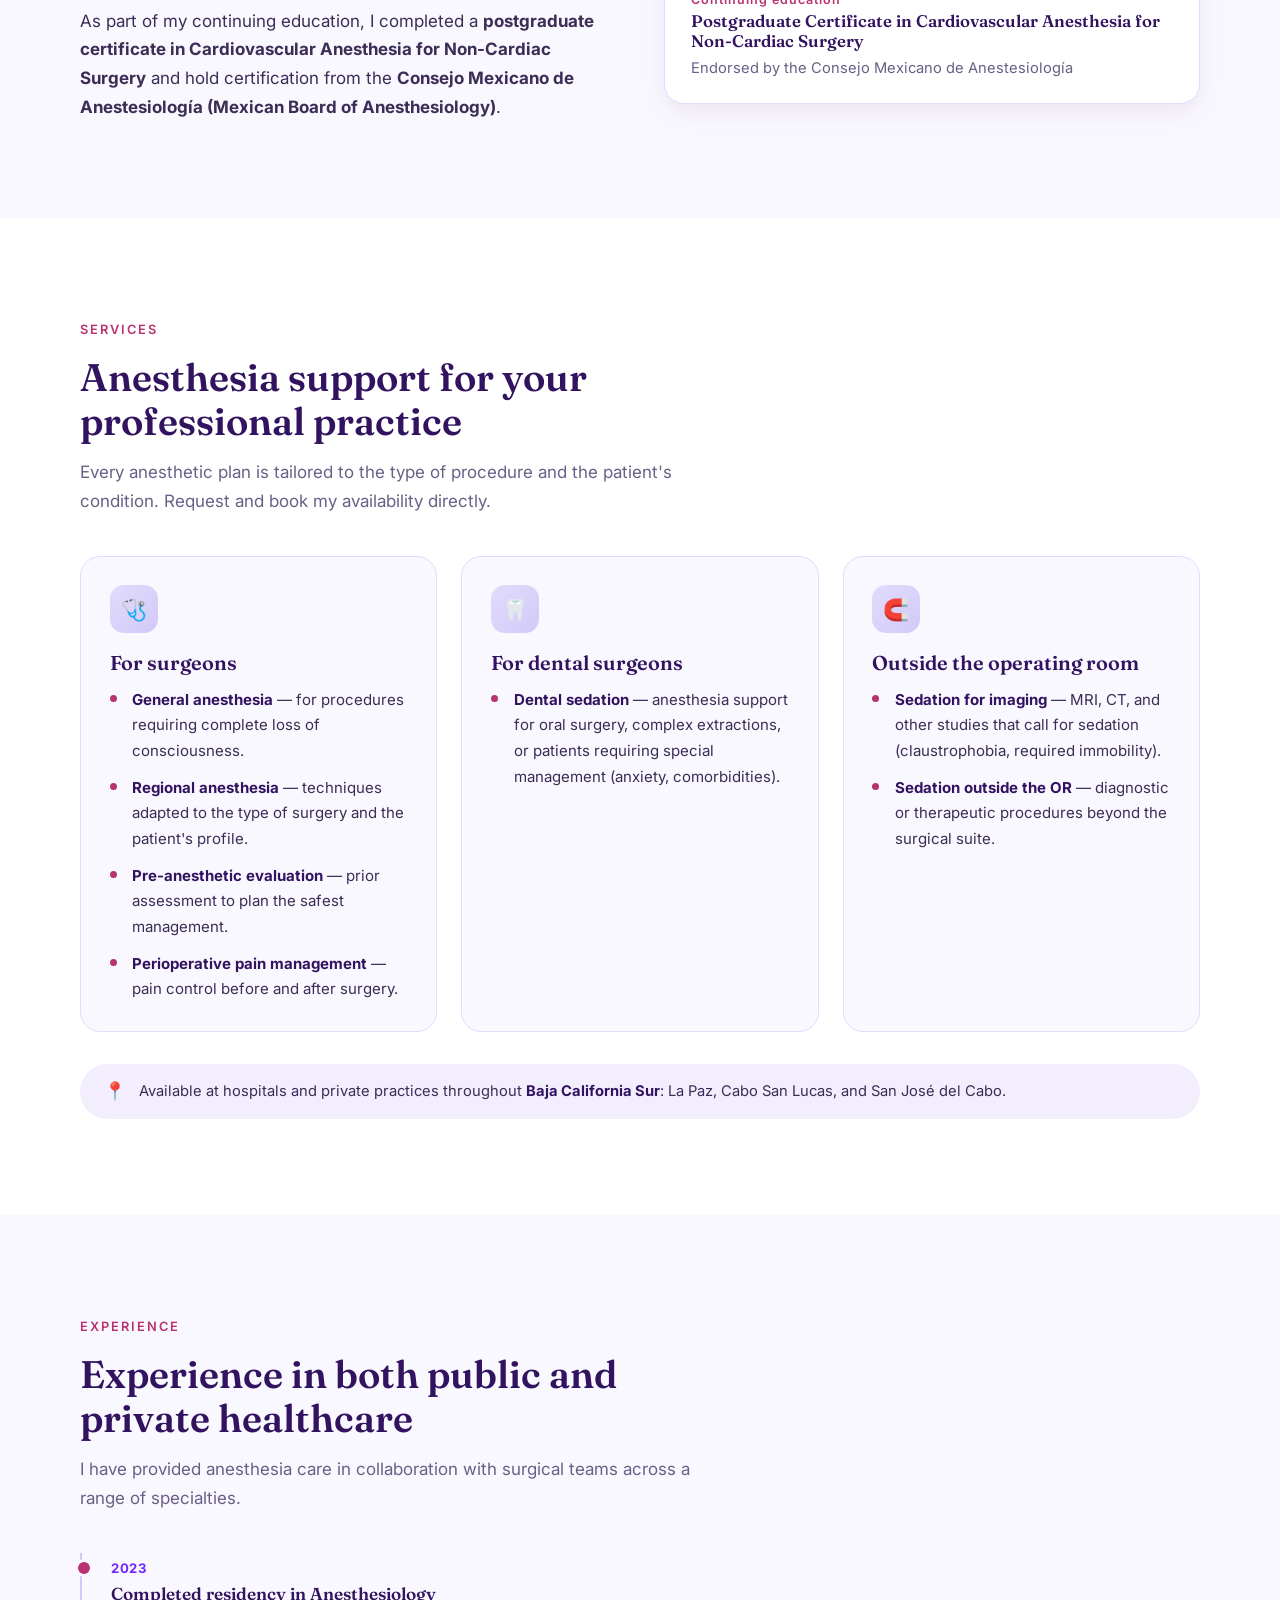
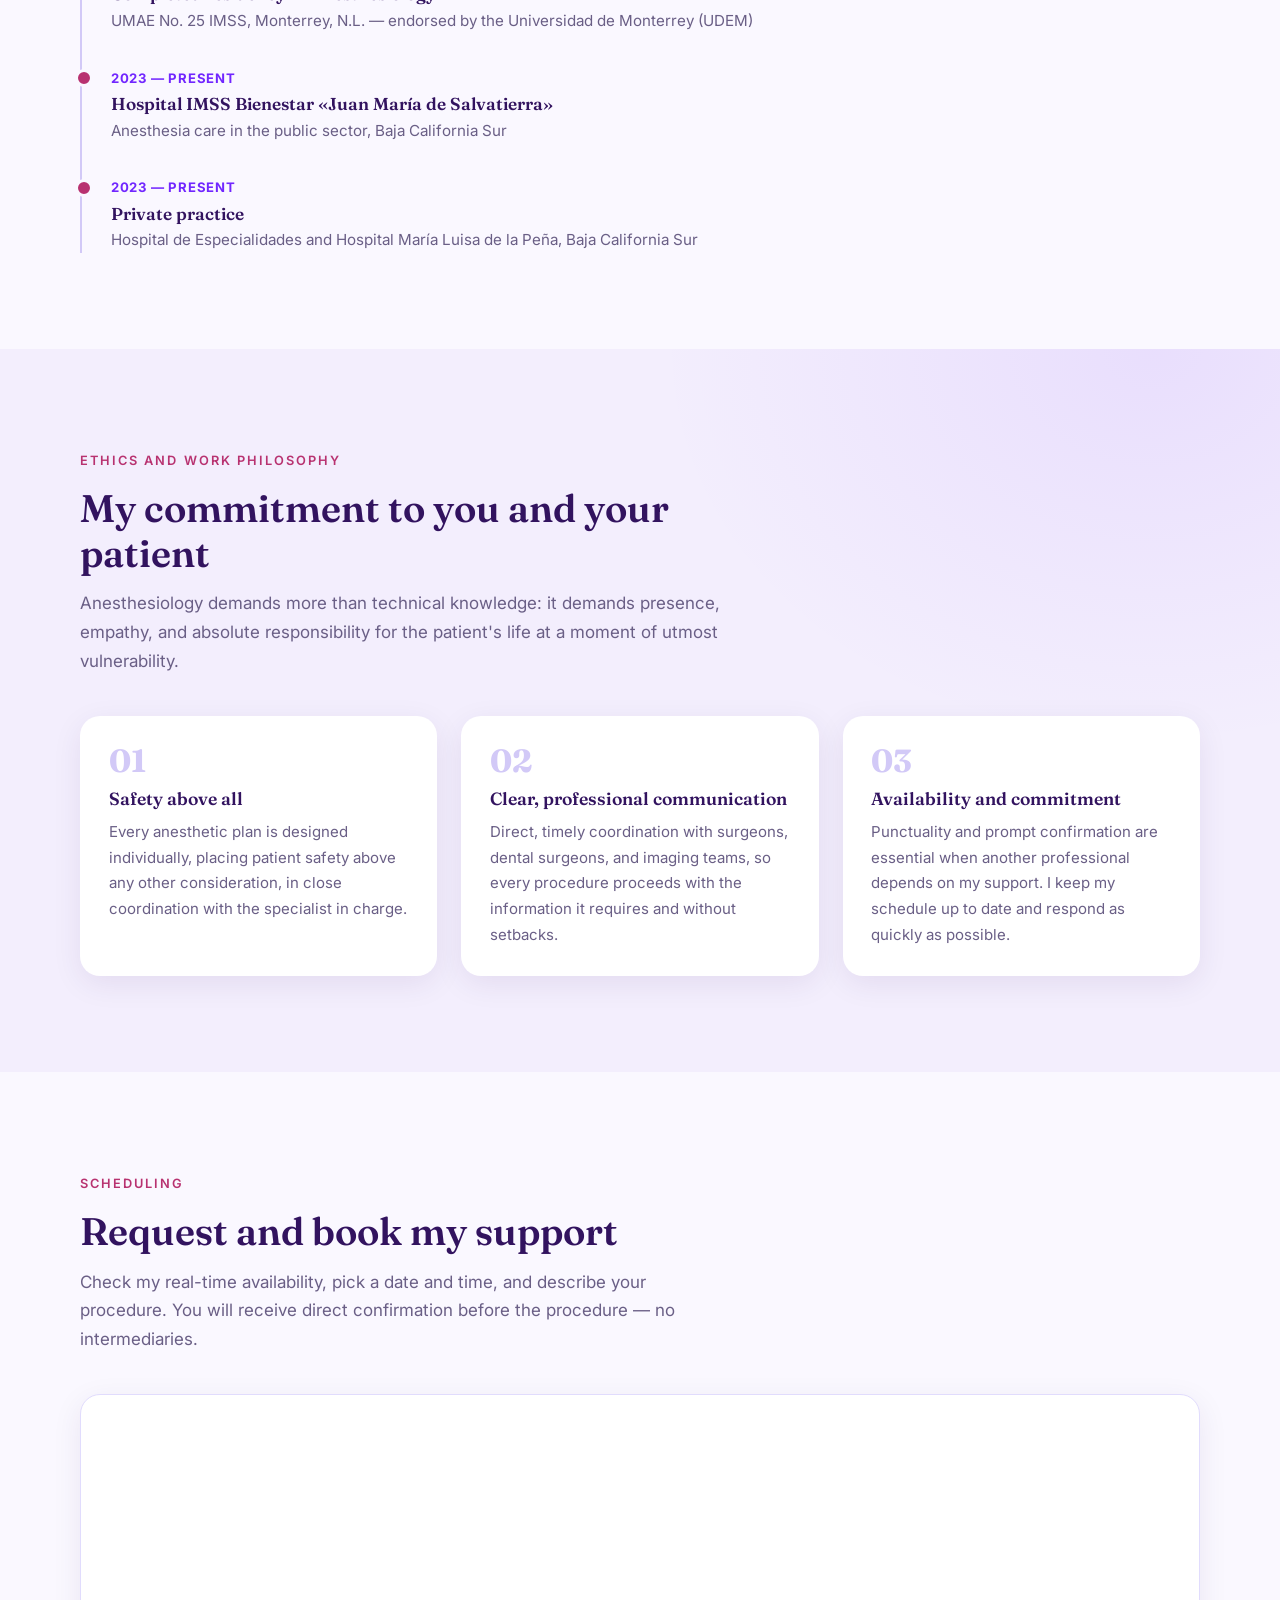
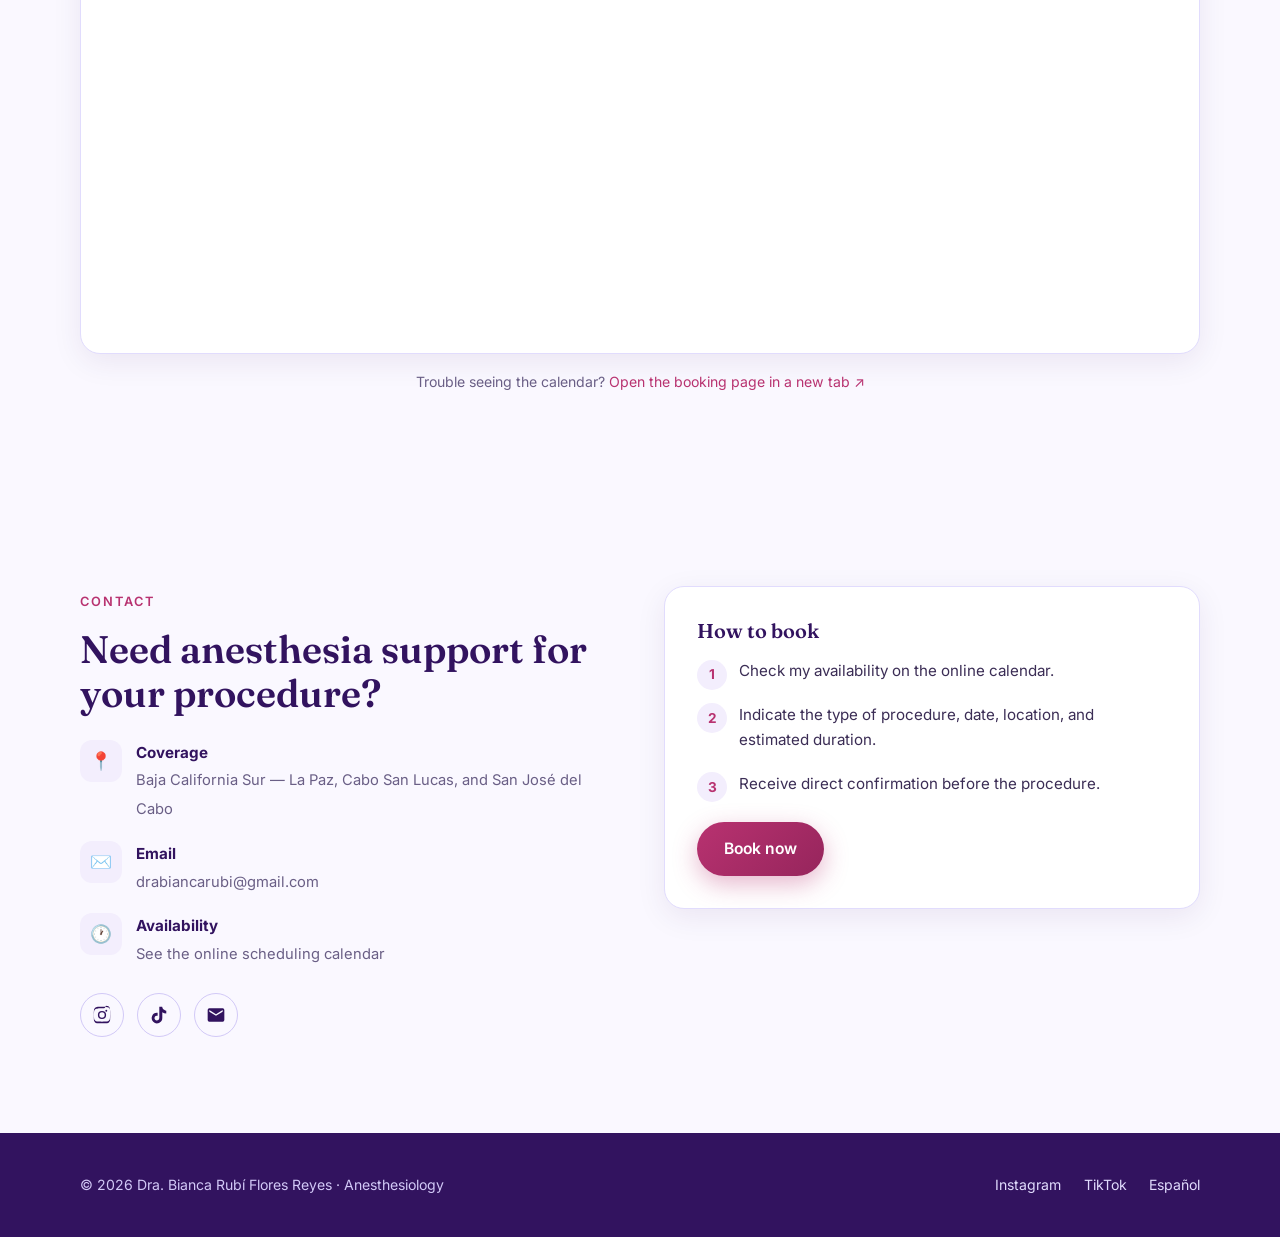
==== commit 936bd647: "Integrate Cal.com inline booking embed in agenda section Brand colors #b83270 (light) / #e64f96 (dar" ====
--- a/en/index.html
+++ b/en/index.html
@@ -74,7 +74,7 @@
         <a href="../" data-setlang="es">ES</a>
         <span class="active">EN</span>
       </nav>
-      <a class="btn btn-primary" href="https://cal.com/bianca-rubi-flores-reyes-wnescc/consulta-pre-anestesica" target="_blank" rel="noopener">Book</a>
+      <a class="btn btn-primary" href="#agenda">Book</a>
       <button class="nav-toggle" id="navToggle" aria-label="Open menu" aria-expanded="false">
         <span></span><span></span><span></span>
       </button>
@@ -93,7 +93,7 @@
         <p class="subtitle">Anesthesiologist · Certified by the Mexican Board of Anesthesiology</p>
         <p class="lead">Anesthesiology services for surgeons, dental surgeons, and procedures outside the operating room. Book my support directly and securely.</p>
         <div class="hero-ctas">
-          <a class="btn btn-primary" href="https://cal.com/bianca-rubi-flores-reyes-wnescc/consulta-pre-anestesica" target="_blank" rel="noopener">Book anesthesia support</a>
+          <a class="btn btn-primary" href="#agenda">Book anesthesia support</a>
           <a class="btn btn-ghost" href="#sobre-mi">Learn about my background</a>
         </div>
       </div>
@@ -250,12 +250,15 @@
   <!-- ============ CTA ============ -->
   <section id="agenda">
     <div class="container">
-      <div class="cta-band reveal">
+      <div class="section-head reveal">
+        <span class="eyebrow">Scheduling</span>
         <h2>Request and book my support</h2>
-        <p>Check my availability, indicate the type of procedure, location, and estimated duration, and receive direct confirmation before the procedure.</p>
-        <a class="btn btn-primary" href="https://cal.com/bianca-rubi-flores-reyes-wnescc/consulta-pre-anestesica" target="_blank" rel="noopener">Check availability and book</a>
-        <p class="note">Online scheduling — direct, with no intermediaries.</p>
-      </div>
+        <p>Check my real-time availability, pick a date and time, and describe your procedure. You will receive direct confirmation before the procedure — no intermediaries.</p>
+      </div>
+      <div class="embed-card reveal">
+        <div style="width:100%;height:100%;overflow:scroll" id="my-cal-inline-consulta-pre-anestesica"></div>
+      </div>
+      <p class="embed-fallback">Trouble seeing the calendar? <a href="https://cal.com/bianca-rubi-flores-reyes-wnescc/consulta-pre-anestesica" target="_blank" rel="noopener">Open the booking page in a new tab ↗</a></p>
     </div>
   </section>
 
@@ -298,7 +301,7 @@
           <li>Indicate the type of procedure, date, location, and estimated duration.</li>
           <li>Receive direct confirmation before the procedure.</li>
         </ol>
-        <a class="btn btn-primary" href="https://cal.com/bianca-rubi-flores-reyes-wnescc/consulta-pre-anestesica" target="_blank" rel="noopener">Book now</a>
+        <a class="btn btn-primary" href="#agenda">Book now</a>
       </div>
     </div>
   </section>
@@ -317,5 +320,17 @@
 </footer>
 
 <script src="../assets/js/main.js"></script>
+<script type="text/javascript">
+  (function (C, A, L) { let p = function (a, ar) { a.q.push(ar); }; let d = C.document; C.Cal = C.Cal || function () { let cal = C.Cal; let ar = arguments; if (!cal.loaded) { cal.ns = {}; cal.q = cal.q || []; d.head.appendChild(d.createElement("script")).src = A; cal.loaded = true; } if (ar[0] === L) { const api = function () { p(api, arguments); }; const namespace = ar[1]; api.q = api.q || []; if(typeof namespace === "string"){cal.ns[namespace] = cal.ns[namespace] || api;p(cal.ns[namespace], ar);p(cal, ["initNamespace", namespace]);} else p(cal, ar); return;} p(cal, ar); }; })(window, "https://app.cal.com/embed/embed.js", "init");
+  Cal("init", "consulta-pre-anestesica", {origin:"https://app.cal.com"});
+  Cal.config = Cal.config || {};
+  Cal.config.forwardQueryParams = true;
+  Cal.ns["consulta-pre-anestesica"]("inline", {
+    elementOrSelector:"#my-cal-inline-consulta-pre-anestesica",
+    config: {"layout":"month_view","useSlotsViewOnSmallScreen":"true"},
+    calLink: "bianca-rubi-flores-reyes-wnescc/consulta-pre-anestesica",
+  });
+  Cal.ns["consulta-pre-anestesica"]("ui", {"theme":"light","cssVarsPerTheme":{"light":{"cal-brand":"#b83270"},"dark":{"cal-brand":"#e64f96"}},"hideEventTypeDetails":false,"layout":"month_view"});
+  </script>
 </body>
 </html>
--- a/assets/css/style.css
+++ b/assets/css/style.css
@@ -505,6 +505,22 @@
 .cta-band p { max-width: 560px; margin: 0 auto 1.8rem; }
 .cta-band .btn-primary { font-size: 1.05rem; padding: 1rem 2.2rem; }
 .cta-band .note { font-size: 0.85rem; margin-top: 1rem; opacity: 0.8; }
+
+/* ---------- Booking embed ---------- */
+.embed-card {
+  background: var(--white);
+  border: 1px solid var(--lav-200);
+  border-radius: var(--radius);
+  box-shadow: var(--shadow-soft);
+  padding: clamp(0.5rem, 2vw, 1.5rem);
+  min-height: 560px;
+}
+.embed-fallback {
+  margin-top: 1rem;
+  font-size: 0.88rem;
+  color: var(--muted);
+  text-align: center;
+}
 
 /* ---------- Contact ---------- */
 .contact-grid {
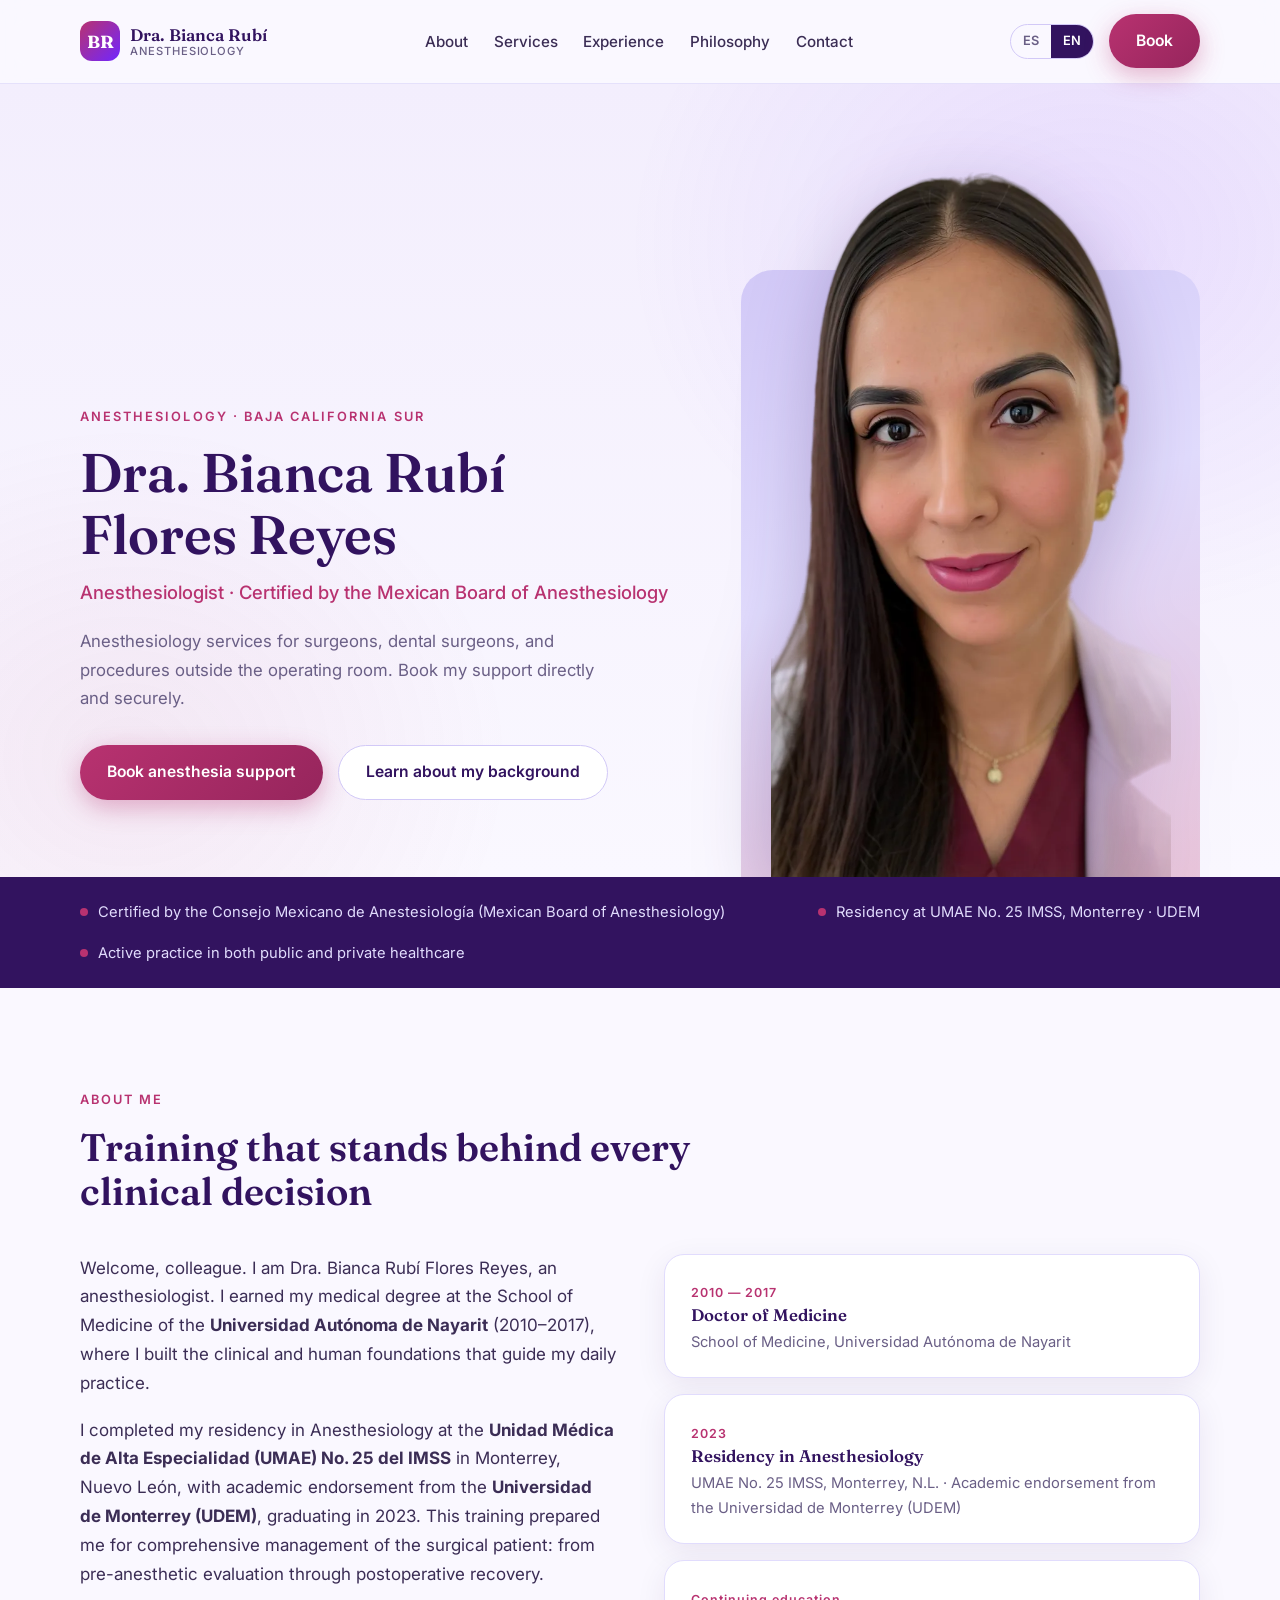
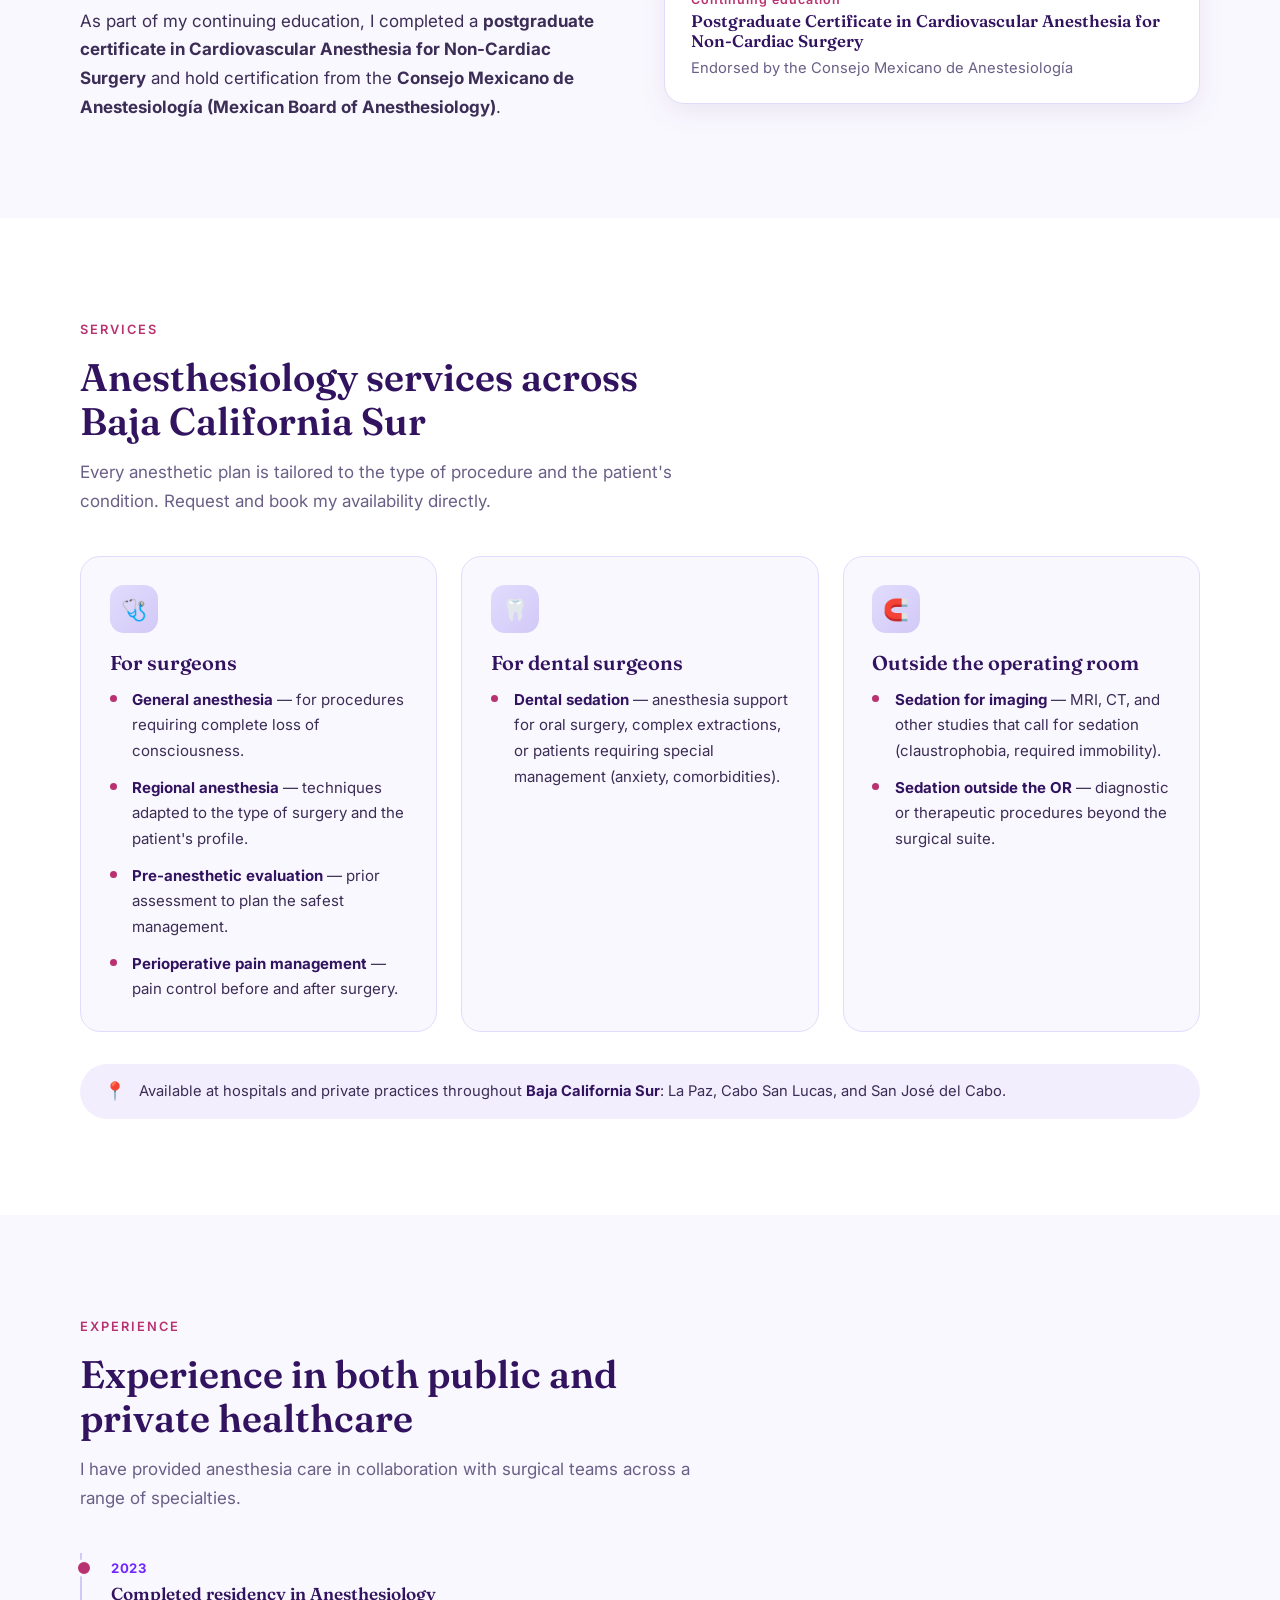
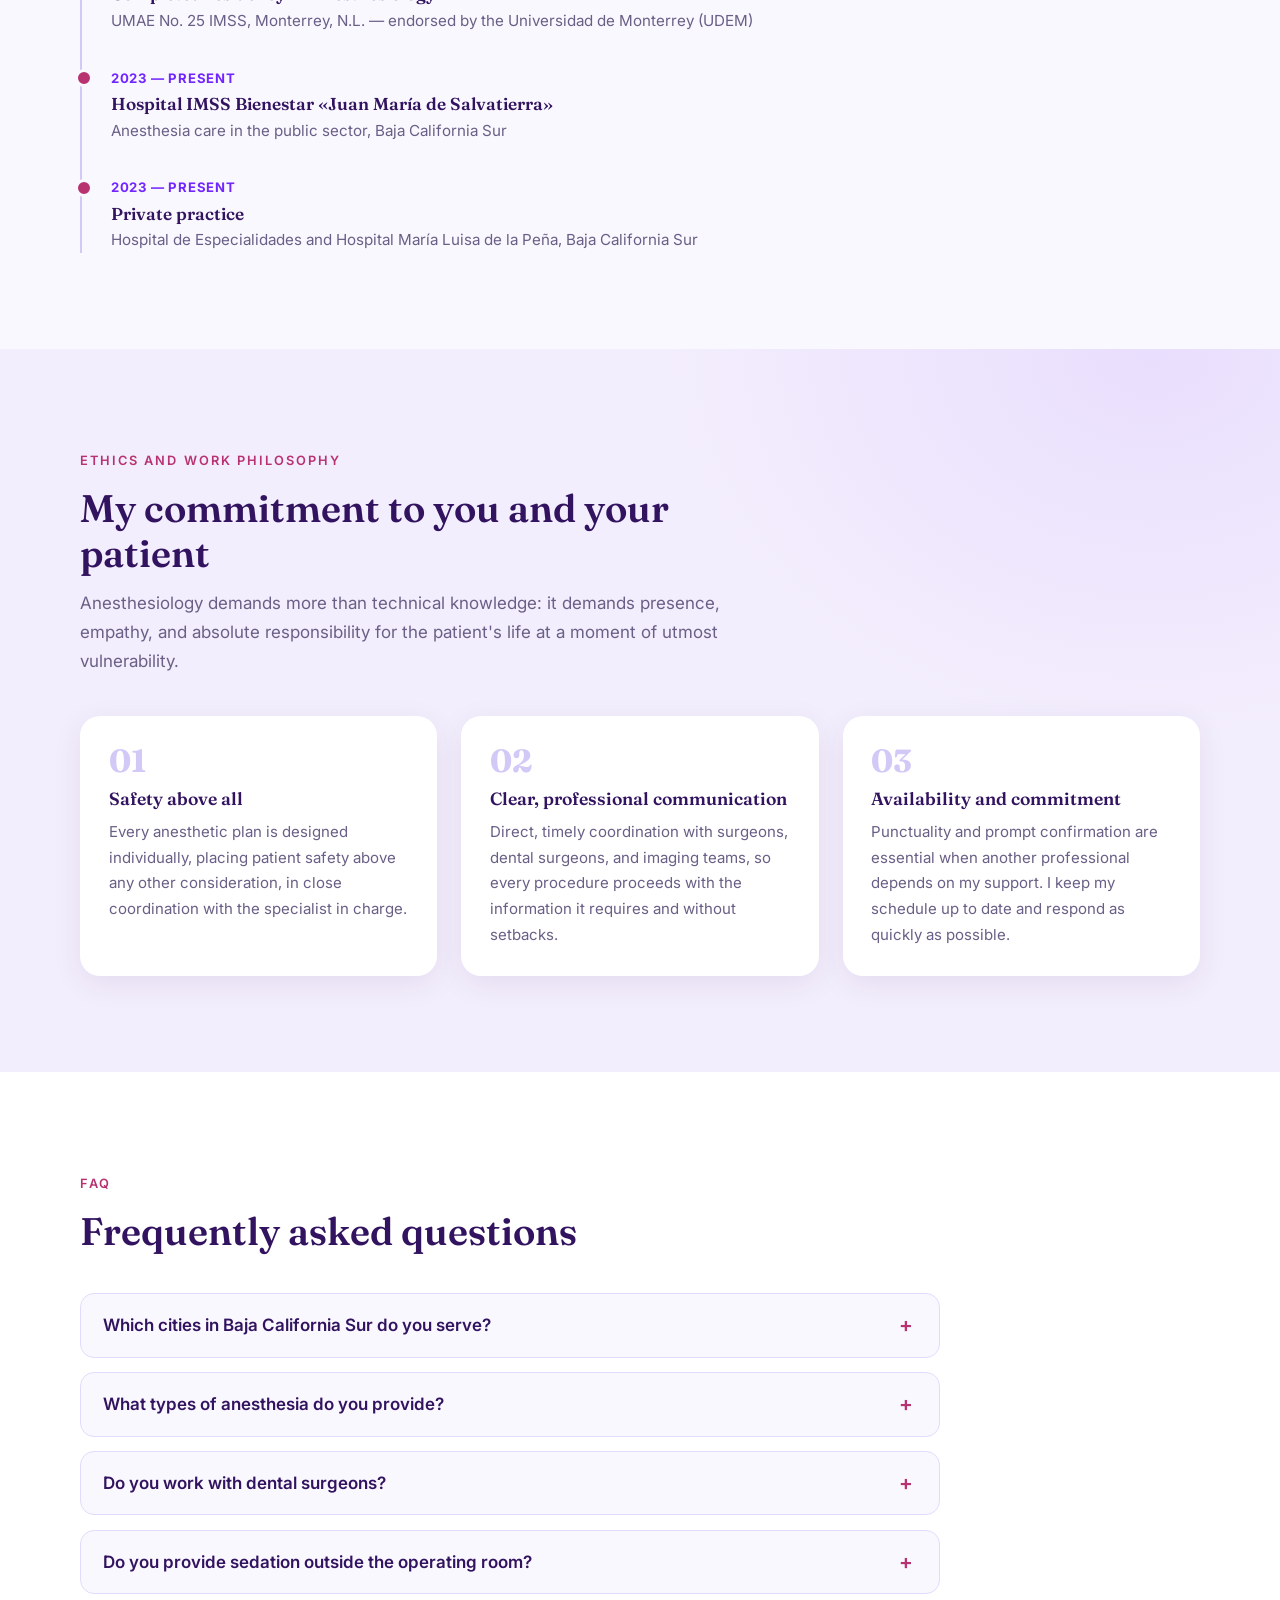
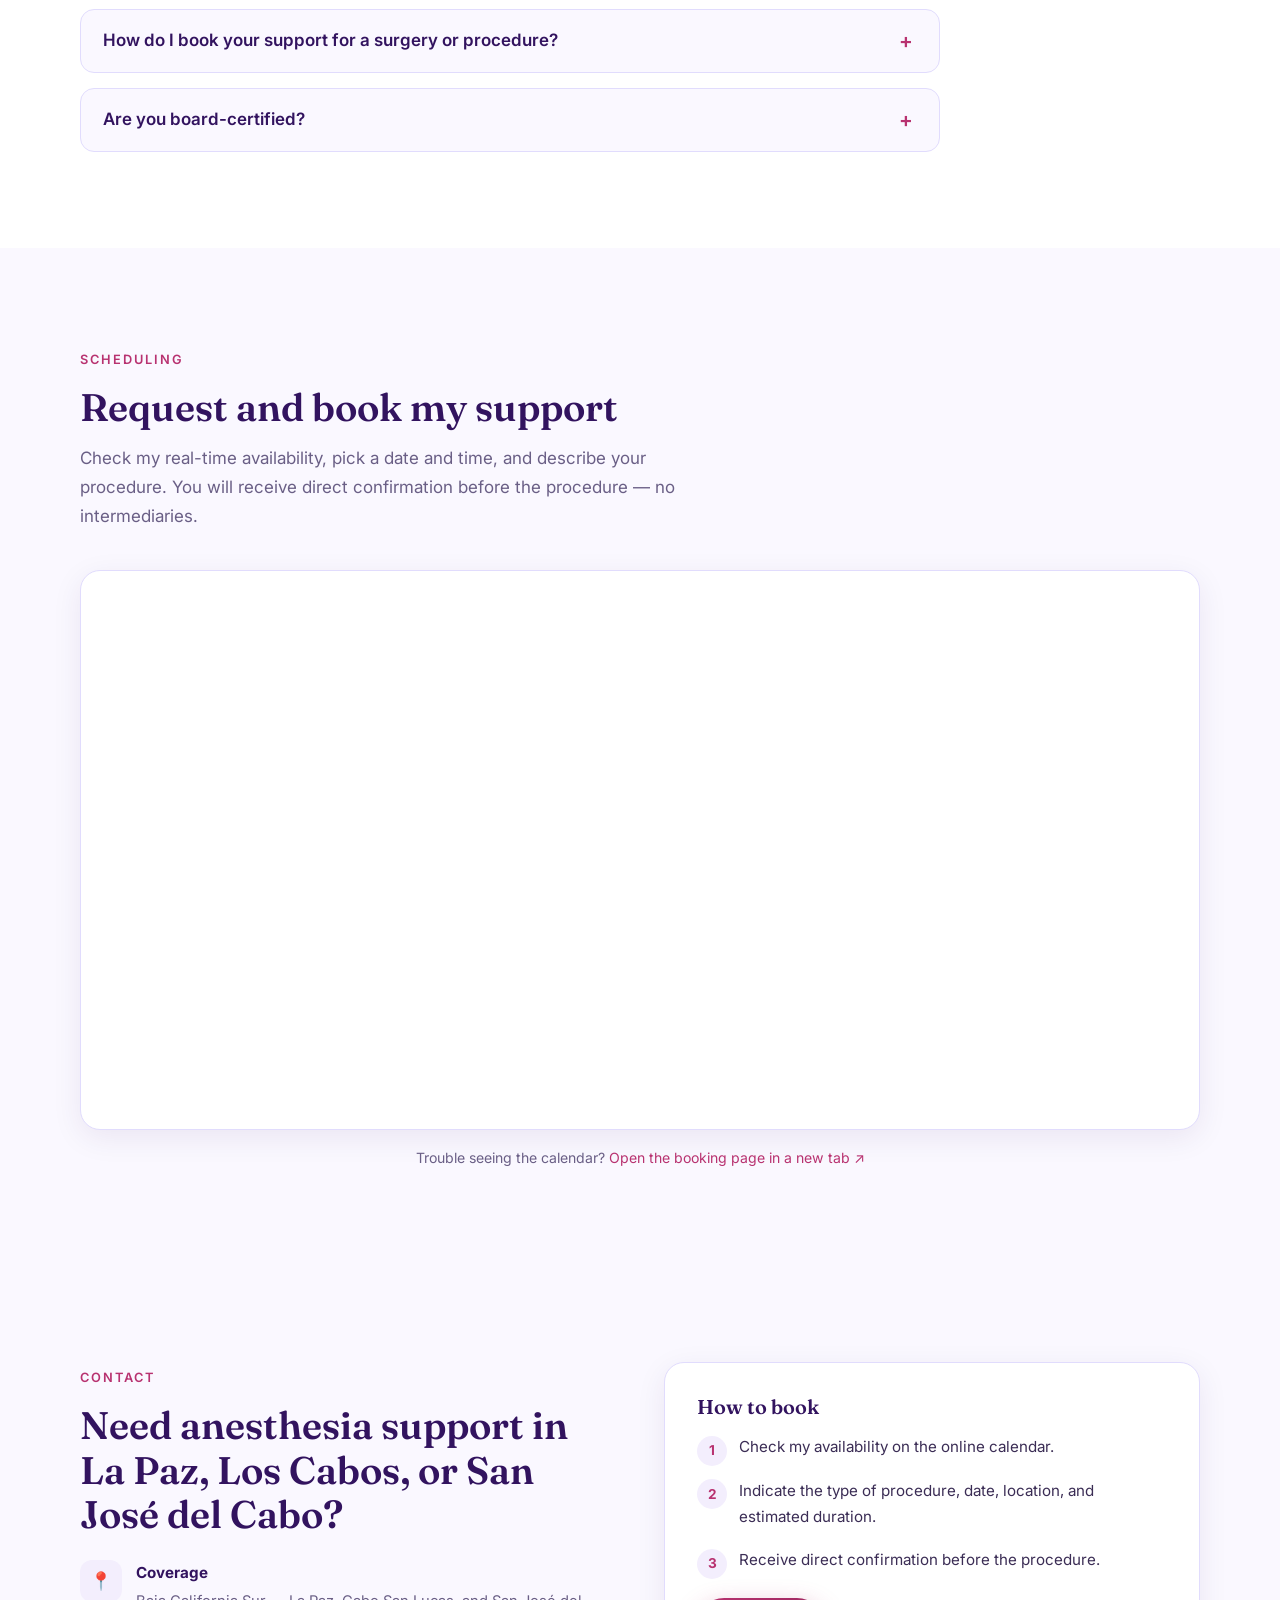
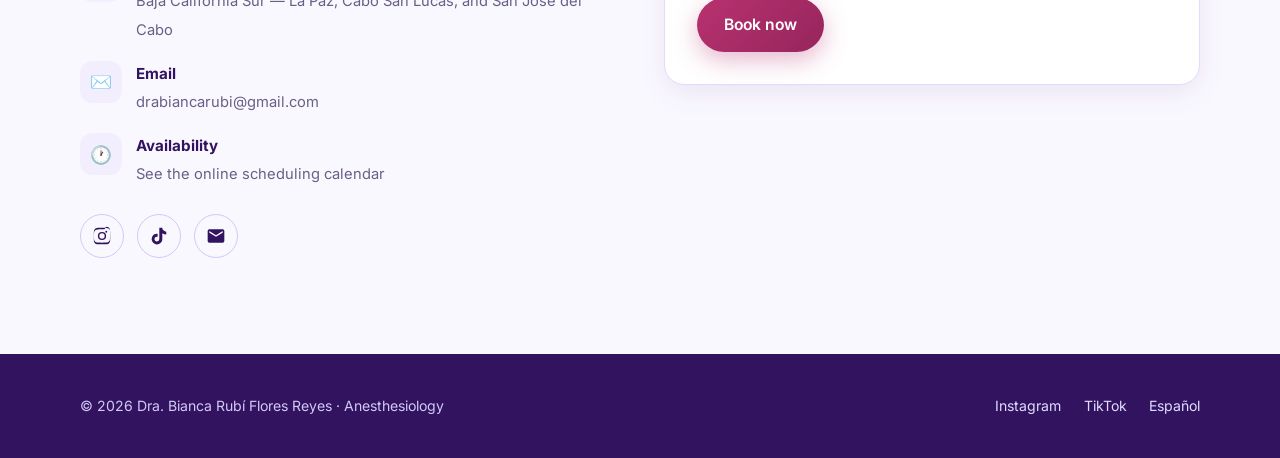
==== commit c704c484: "SEO: local-keyword titles/descriptions, rich Physician + FAQPage schema, FAQ section, sitemap + robo" ====
--- a/en/index.html
+++ b/en/index.html
@@ -3,11 +3,15 @@
 <head>
   <meta charset="UTF-8">
   <meta name="viewport" content="width=device-width, initial-scale=1.0">
-  <title>Dra. Bianca Rubí Flores Reyes | Anesthesiologist in Baja California Sur</title>
-  <meta name="description" content="Board-certified anesthesiologist endorsed by the Consejo Mexicano de Anestesiología (Mexican Board of Anesthesiology). Anesthesia support for surgeons, dental surgeons, and imaging procedures in La Paz, Los Cabos, and San José del Cabo. Book directly.">
+  <title>Anesthesiologist in La Paz &amp; Los Cabos, Mexico | Dra. Bianca Rubí Flores Reyes</title>
+  <meta name="description" content="Anesthesiologist certified by the Mexican Board of Anesthesiology. General and regional anesthesia and sedation for surgeons, dental surgeons, and imaging centers in La Paz, Cabo San Lucas, and San José del Cabo, Mexico. Book online.">
   <link rel="canonical" href="https://drabiancarubi.com/en/">
   <link rel="alternate" hreflang="es-MX" href="https://drabiancarubi.com/">
   <link rel="alternate" hreflang="en" href="https://drabiancarubi.com/en/">
+  <link rel="alternate" hreflang="x-default" href="https://drabiancarubi.com/">
+  <meta name="geo.region" content="MX-BCS">
+  <meta name="geo.placename" content="La Paz, Baja California Sur">
+  <link rel="preload" as="image" href="../assets/img/dra-bianca.webp" imagesrcset="../assets/img/dra-bianca-sm.webp 640w, ../assets/img/dra-bianca.webp 1200w" imagesizes="(max-width: 960px) 88vw, 400px">
   <script>
     (function () {
       try {
@@ -38,20 +42,107 @@
   <link rel="stylesheet" href="../assets/css/style.css">
 
   <script type="application/ld+json">
-  {
-    "@context": "https://schema.org",
-    "@type": "Physician",
-    "name": "Dra. Bianca Rubí Flores Reyes",
-    "medicalSpecialty": "Anesthesiology",
-    "description": "Anesthesiologist certified by the Consejo Mexicano de Anestesiología (Mexican Board of Anesthesiology). Anesthesia support for surgeons, dental surgeons, and procedures outside the operating room in Baja California Sur.",
-    "email": "drabiancarubi@gmail.com",
-    "url": "https://drabiancarubi.com/en/",
-    "areaServed": ["La Paz, B.C.S.", "Cabo San Lucas, B.C.S.", "San José del Cabo, B.C.S."],
-    "sameAs": [
-      "https://www.instagram.com/dra.biancarubifloresrey/",
-      "https://www.tiktok.com/@biancaflores8195"
-    ]
-  }
+{
+  "@context": "https://schema.org",
+  "@type": "Physician",
+  "@id": "https://drabiancarubi.com/#physician",
+  "name": "Dra. Bianca Rubí Flores Reyes",
+  "medicalSpecialty": "Anesthesiology",
+  "url": "https://drabiancarubi.com/en/",
+  "image": "https://drabiancarubi.com/assets/img/dra-bianca-sm.png",
+  "email": "drabiancarubi@gmail.com",
+  "priceRange": "$$",
+  "address": {
+    "@type": "PostalAddress",
+    "addressLocality": "La Paz",
+    "addressRegion": "Baja California Sur",
+    "addressCountry": "MX"
+  },
+  "areaServed": [
+    {
+      "@type": "City",
+      "name": "La Paz",
+      "containedInPlace": {
+        "@type": "State",
+        "name": "Baja California Sur"
+      }
+    },
+    {
+      "@type": "City",
+      "name": "Cabo San Lucas",
+      "containedInPlace": {
+        "@type": "State",
+        "name": "Baja California Sur"
+      }
+    },
+    {
+      "@type": "City",
+      "name": "San José del Cabo",
+      "containedInPlace": {
+        "@type": "State",
+        "name": "Baja California Sur"
+      }
+    }
+  ],
+  "knowsLanguage": [
+    "es",
+    "en"
+  ],
+  "memberOf": {
+    "@type": "Organization",
+    "name": "Consejo Mexicano de Anestesiología"
+  },
+  "alumniOf": [
+    {
+      "@type": "CollegeOrUniversity",
+      "name": "Universidad Autónoma de Nayarit"
+    },
+    {
+      "@type": "CollegeOrUniversity",
+      "name": "Universidad de Monterrey (UDEM)"
+    }
+  ],
+  "sameAs": [
+    "https://www.instagram.com/dra.biancarubifloresrey/",
+    "https://www.tiktok.com/@biancaflores8195"
+  ],
+  "potentialAction": {
+    "@type": "ReserveAction",
+    "target": "https://cal.com/bianca-rubi-flores-reyes-wnescc/consulta-pre-anestesica",
+    "name": "Book a pre-anesthesia consultation"
+  },
+  "description": "Anesthesiologist certified by the Mexican Board of Anesthesiology. General and regional anesthesia and sedation for surgeons, dental surgeons, and imaging centers in La Paz, Cabo San Lucas, and San José del Cabo, Baja California Sur.",
+  "availableService": [
+    {
+      "@type": "MedicalProcedure",
+      "name": "General anesthesia"
+    },
+    {
+      "@type": "MedicalProcedure",
+      "name": "Regional anesthesia"
+    },
+    {
+      "@type": "MedicalProcedure",
+      "name": "Pre-anesthesia assessment"
+    },
+    {
+      "@type": "MedicalProcedure",
+      "name": "Perioperative pain management"
+    },
+    {
+      "@type": "MedicalProcedure",
+      "name": "Dental sedation"
+    },
+    {
+      "@type": "MedicalProcedure",
+      "name": "Sedation for imaging"
+    },
+    {
+      "@type": "MedicalProcedure",
+      "name": "Out-of-OR sedation"
+    }
+  ]
+}
   </script>
 </head>
 <body>
@@ -154,7 +245,7 @@
     <div class="container">
       <div class="section-head reveal">
         <span class="eyebrow">Services</span>
-        <h2>Anesthesia support for your professional practice</h2>
+        <h2>Anesthesiology services across Baja California Sur</h2>
         <p>Every anesthetic plan is tailored to the type of procedure and the patient's condition. Request and book my availability directly.</p>
       </div>
       <div class="service-grid">
@@ -248,6 +339,25 @@
   </section>
 
   <!-- ============ CTA ============ -->
+    <!-- ============ FAQ ============ -->
+  <section class="faq" id="preguntas">
+    <div class="container">
+      <div class="section-head reveal">
+        <span class="eyebrow">FAQ</span>
+        <h2>Frequently asked questions</h2>
+      </div>
+      <div class="faq-list reveal">
+        <details><summary>Which cities in Baja California Sur do you serve?</summary><p>I provide anesthesia support in La Paz, Cabo San Lucas, and San José del Cabo — in hospitals, clinics, dental offices, and imaging centers. I travel to the site of your procedure.</p></details>
+        <details><summary>What types of anesthesia do you provide?</summary><p>General anesthesia, regional anesthesia, sedation, and perioperative pain management. Every anesthetic plan is tailored to the procedure and the patient's condition, always preceded by a pre-anesthesia assessment.</p></details>
+        <details><summary>Do you work with dental surgeons?</summary><p>Yes. I provide dental sedation for oral surgery, complex extractions, and patients who need special management due to anxiety or comorbidities — at the dental surgeon's office.</p></details>
+        <details><summary>Do you provide sedation outside the operating room?</summary><p>Yes. I provide sedation for MRI, CT, and other imaging studies, as well as for diagnostic or therapeutic procedures performed outside the surgical area.</p></details>
+        <details><summary>How do I book your support for a surgery or procedure?</summary><p>Directly through the online calendar on this page: pick an available date and time and describe the procedure, location, and estimated duration. You will receive direct confirmation before the procedure.</p></details>
+        <details><summary>Are you board-certified?</summary><p>Yes. I am certified by the Consejo Mexicano de Anestesiología (Mexican Board of Anesthesiology) and completed my anesthesiology residency at UMAE No. 25 IMSS in Monterrey, academically endorsed by Universidad de Monterrey (UDEM).</p></details>
+      </div>
+    </div>
+    <script type="application/ld+json">{"@context": "https://schema.org", "@type": "FAQPage", "mainEntity": [{"@type": "Question", "name": "Which cities in Baja California Sur do you serve?", "acceptedAnswer": {"@type": "Answer", "text": "I provide anesthesia support in La Paz, Cabo San Lucas, and San José del Cabo — in hospitals, clinics, dental offices, and imaging centers. I travel to the site of your procedure."}}, {"@type": "Question", "name": "What types of anesthesia do you provide?", "acceptedAnswer": {"@type": "Answer", "text": "General anesthesia, regional anesthesia, sedation, and perioperative pain management. Every anesthetic plan is tailored to the procedure and the patient's condition, always preceded by a pre-anesthesia assessment."}}, {"@type": "Question", "name": "Do you work with dental surgeons?", "acceptedAnswer": {"@type": "Answer", "text": "Yes. I provide dental sedation for oral surgery, complex extractions, and patients who need special management due to anxiety or comorbidities — at the dental surgeon's office."}}, {"@type": "Question", "name": "Do you provide sedation outside the operating room?", "acceptedAnswer": {"@type": "Answer", "text": "Yes. I provide sedation for MRI, CT, and other imaging studies, as well as for diagnostic or therapeutic procedures performed outside the surgical area."}}, {"@type": "Question", "name": "How do I book your support for a surgery or procedure?", "acceptedAnswer": {"@type": "Answer", "text": "Directly through the online calendar on this page: pick an available date and time and describe the procedure, location, and estimated duration. You will receive direct confirmation before the procedure."}}, {"@type": "Question", "name": "Are you board-certified?", "acceptedAnswer": {"@type": "Answer", "text": "Yes. I am certified by the Consejo Mexicano de Anestesiología (Mexican Board of Anesthesiology) and completed my anesthesiology residency at UMAE No. 25 IMSS in Monterrey, academically endorsed by Universidad de Monterrey (UDEM)."}}]}</script>
+  </section>
+
   <section id="agenda">
     <div class="container">
       <div class="section-head reveal">
@@ -267,7 +377,7 @@
     <div class="container contact-grid">
       <div class="reveal">
         <span class="eyebrow">Contact</span>
-        <h2>Need anesthesia support for your procedure?</h2>
+        <h2>Need anesthesia support in La Paz, Los Cabos, or San José del Cabo?</h2>
         <ul class="contact-list">
           <li>
             <span class="ico" aria-hidden="true">📍</span>
@@ -321,6 +431,11 @@
 
 <script src="../assets/js/main.js"></script>
 <script type="text/javascript">
+  (function () {
+    let loaded = false;
+    function loadCal() {
+      if (loaded) return; loaded = true;
+
   (function (C, A, L) { let p = function (a, ar) { a.q.push(ar); }; let d = C.document; C.Cal = C.Cal || function () { let cal = C.Cal; let ar = arguments; if (!cal.loaded) { cal.ns = {}; cal.q = cal.q || []; d.head.appendChild(d.createElement("script")).src = A; cal.loaded = true; } if (ar[0] === L) { const api = function () { p(api, arguments); }; const namespace = ar[1]; api.q = api.q || []; if(typeof namespace === "string"){cal.ns[namespace] = cal.ns[namespace] || api;p(cal.ns[namespace], ar);p(cal, ["initNamespace", namespace]);} else p(cal, ar); return;} p(cal, ar); }; })(window, "https://app.cal.com/embed/embed.js", "init");
   Cal("init", "consulta-pre-anestesica", {origin:"https://app.cal.com"});
   Cal.config = Cal.config || {};
@@ -331,6 +446,16 @@
     calLink: "bianca-rubi-flores-reyes-wnescc/consulta-pre-anestesica",
   });
   Cal.ns["consulta-pre-anestesica"]("ui", {"theme":"light","cssVarsPerTheme":{"light":{"cal-brand":"#b83270"},"dark":{"cal-brand":"#e64f96"}},"hideEventTypeDetails":false,"layout":"month_view"});
+      }
+    const agenda = document.getElementById("agenda");
+    if ("IntersectionObserver" in window && agenda) {
+      const io = new IntersectionObserver((e) => {
+        if (e.some(x => x.isIntersecting)) { loadCal(); io.disconnect(); }
+      }, { rootMargin: "900px" });
+      io.observe(agenda);
+      setTimeout(loadCal, 8000);
+    } else { loadCal(); }
+  })();
   </script>
 </body>
 </html>
--- a/assets/css/style.css
+++ b/assets/css/style.css
@@ -505,6 +505,40 @@
 .cta-band p { max-width: 560px; margin: 0 auto 1.8rem; }
 .cta-band .btn-primary { font-size: 1.05rem; padding: 1rem 2.2rem; }
 .cta-band .note { font-size: 0.85rem; margin-top: 1rem; opacity: 0.8; }
+
+/* ---------- FAQ ---------- */
+.faq { background: var(--white); }
+.faq-list { display: grid; gap: 0.9rem; max-width: 860px; }
+.faq-list details {
+  background: var(--lav-050);
+  border: 1px solid var(--lav-200);
+  border-radius: 14px;
+  padding: 1.05rem 1.4rem;
+}
+.faq-list summary {
+  cursor: pointer;
+  font-weight: 600;
+  color: var(--ink);
+  list-style: none;
+  position: relative;
+  padding-right: 2.2rem;
+}
+.faq-list summary::-webkit-details-marker { display: none; }
+.faq-list summary::after {
+  content: "+";
+  position: absolute;
+  right: 0.2rem;
+  top: 50%;
+  transform: translateY(-50%);
+  font-size: 1.3rem;
+  color: var(--berry);
+}
+.faq-list details[open] summary::after { content: "–"; }
+.faq-list details p {
+  margin-top: 0.7rem;
+  color: var(--muted);
+  font-size: 0.95rem;
+}
 
 /* ---------- Booking embed ---------- */
 .embed-card {
